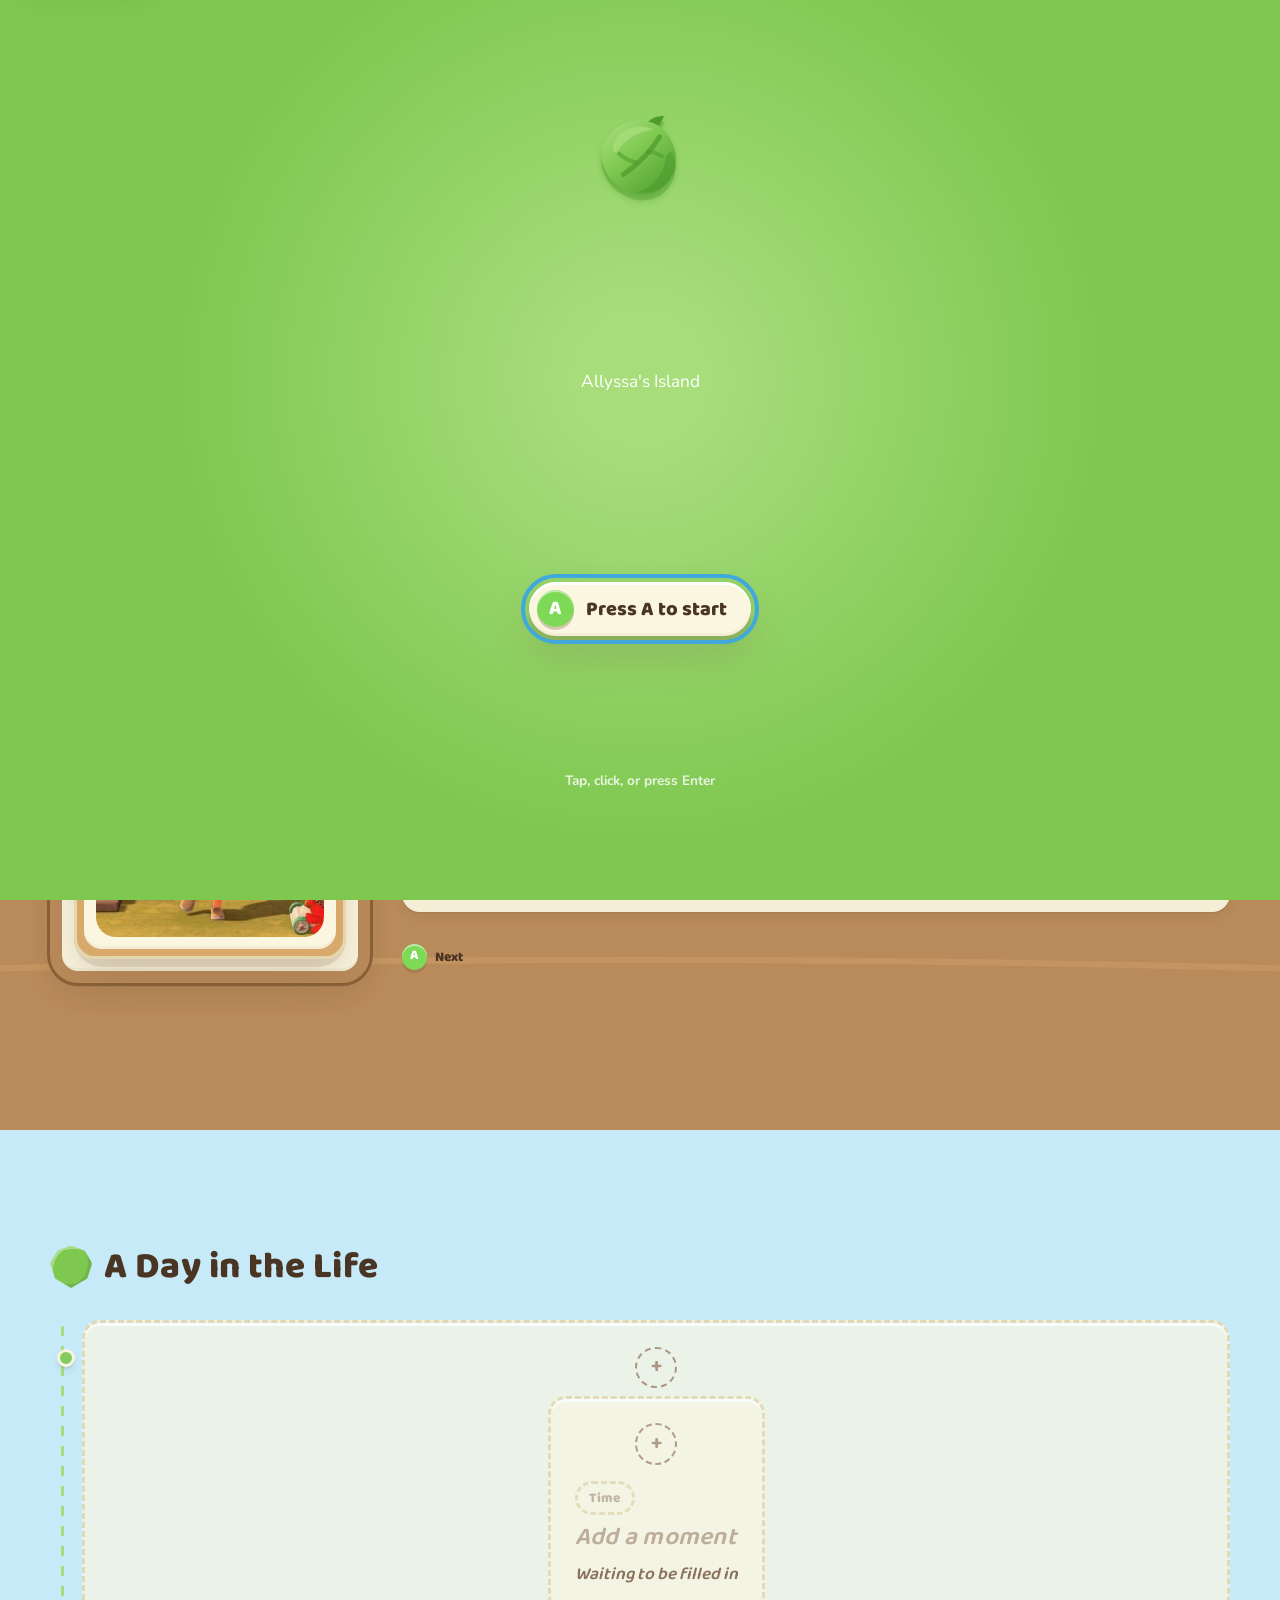
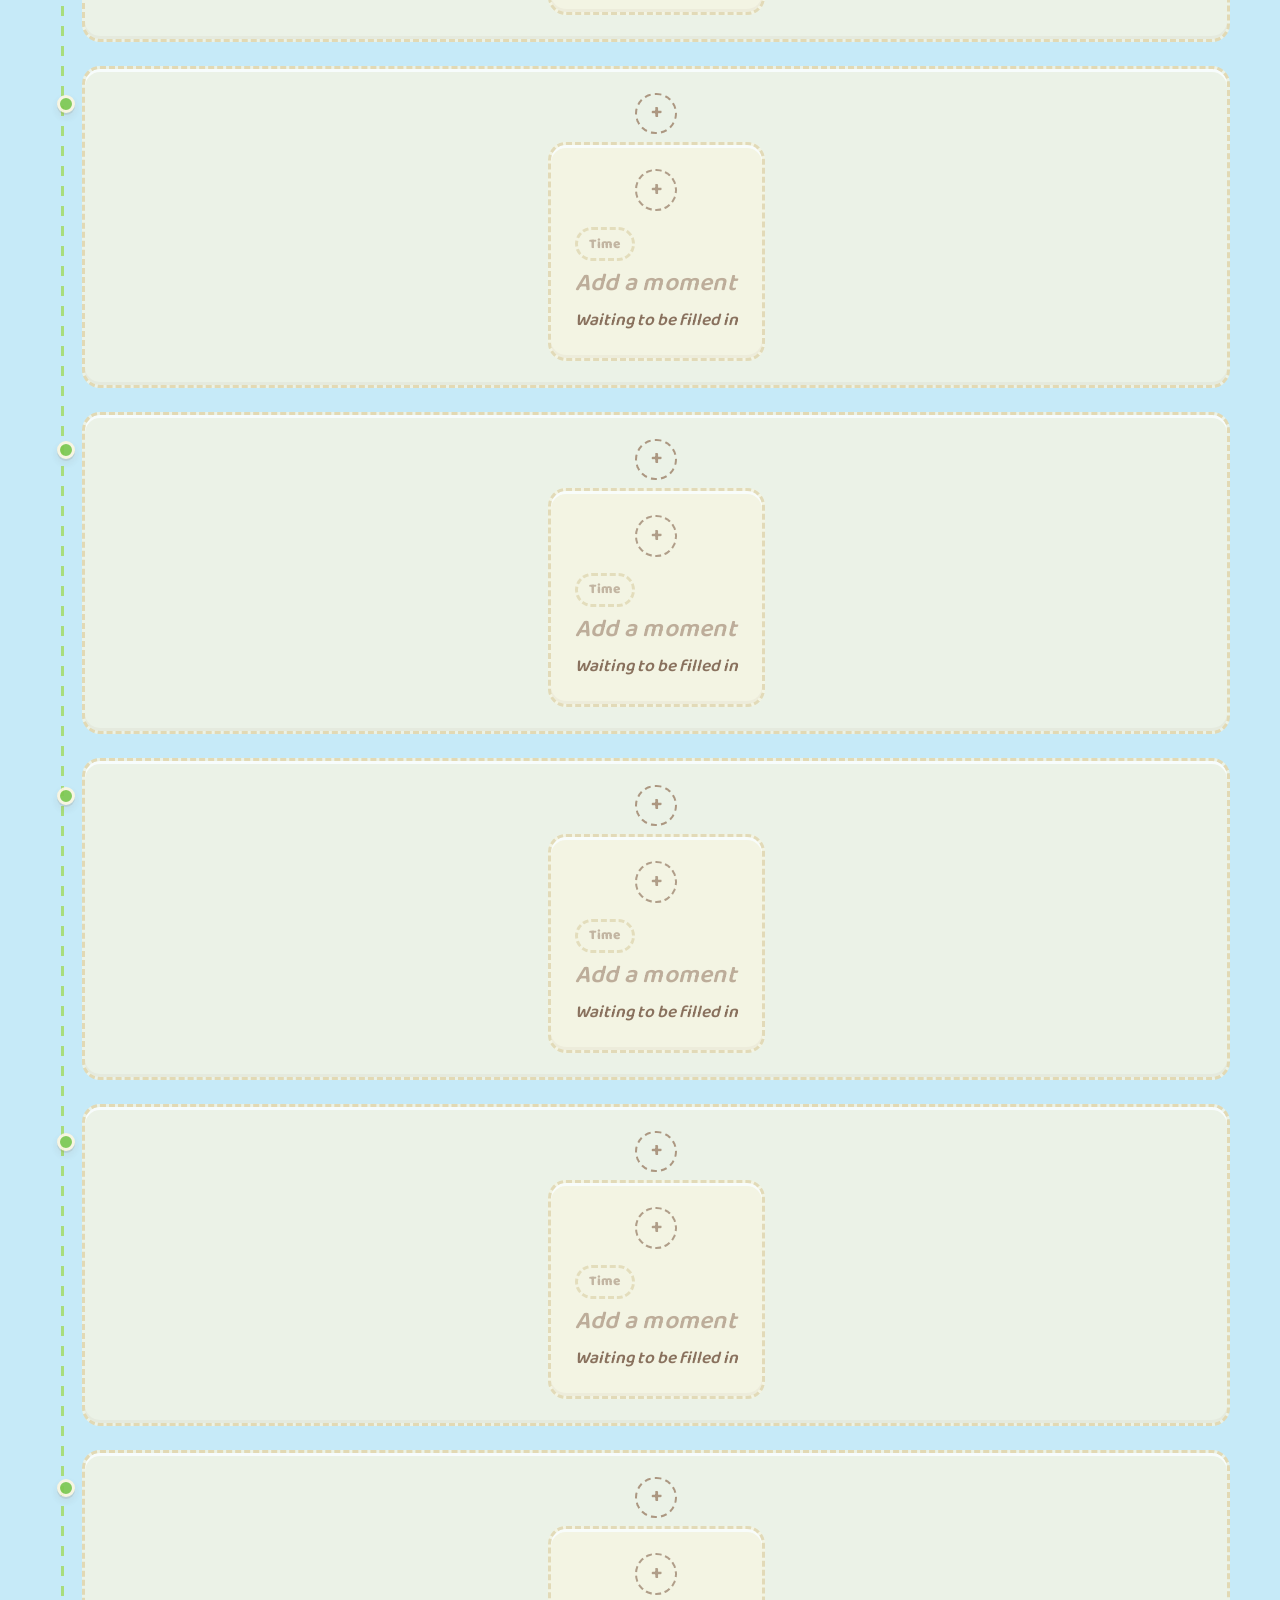
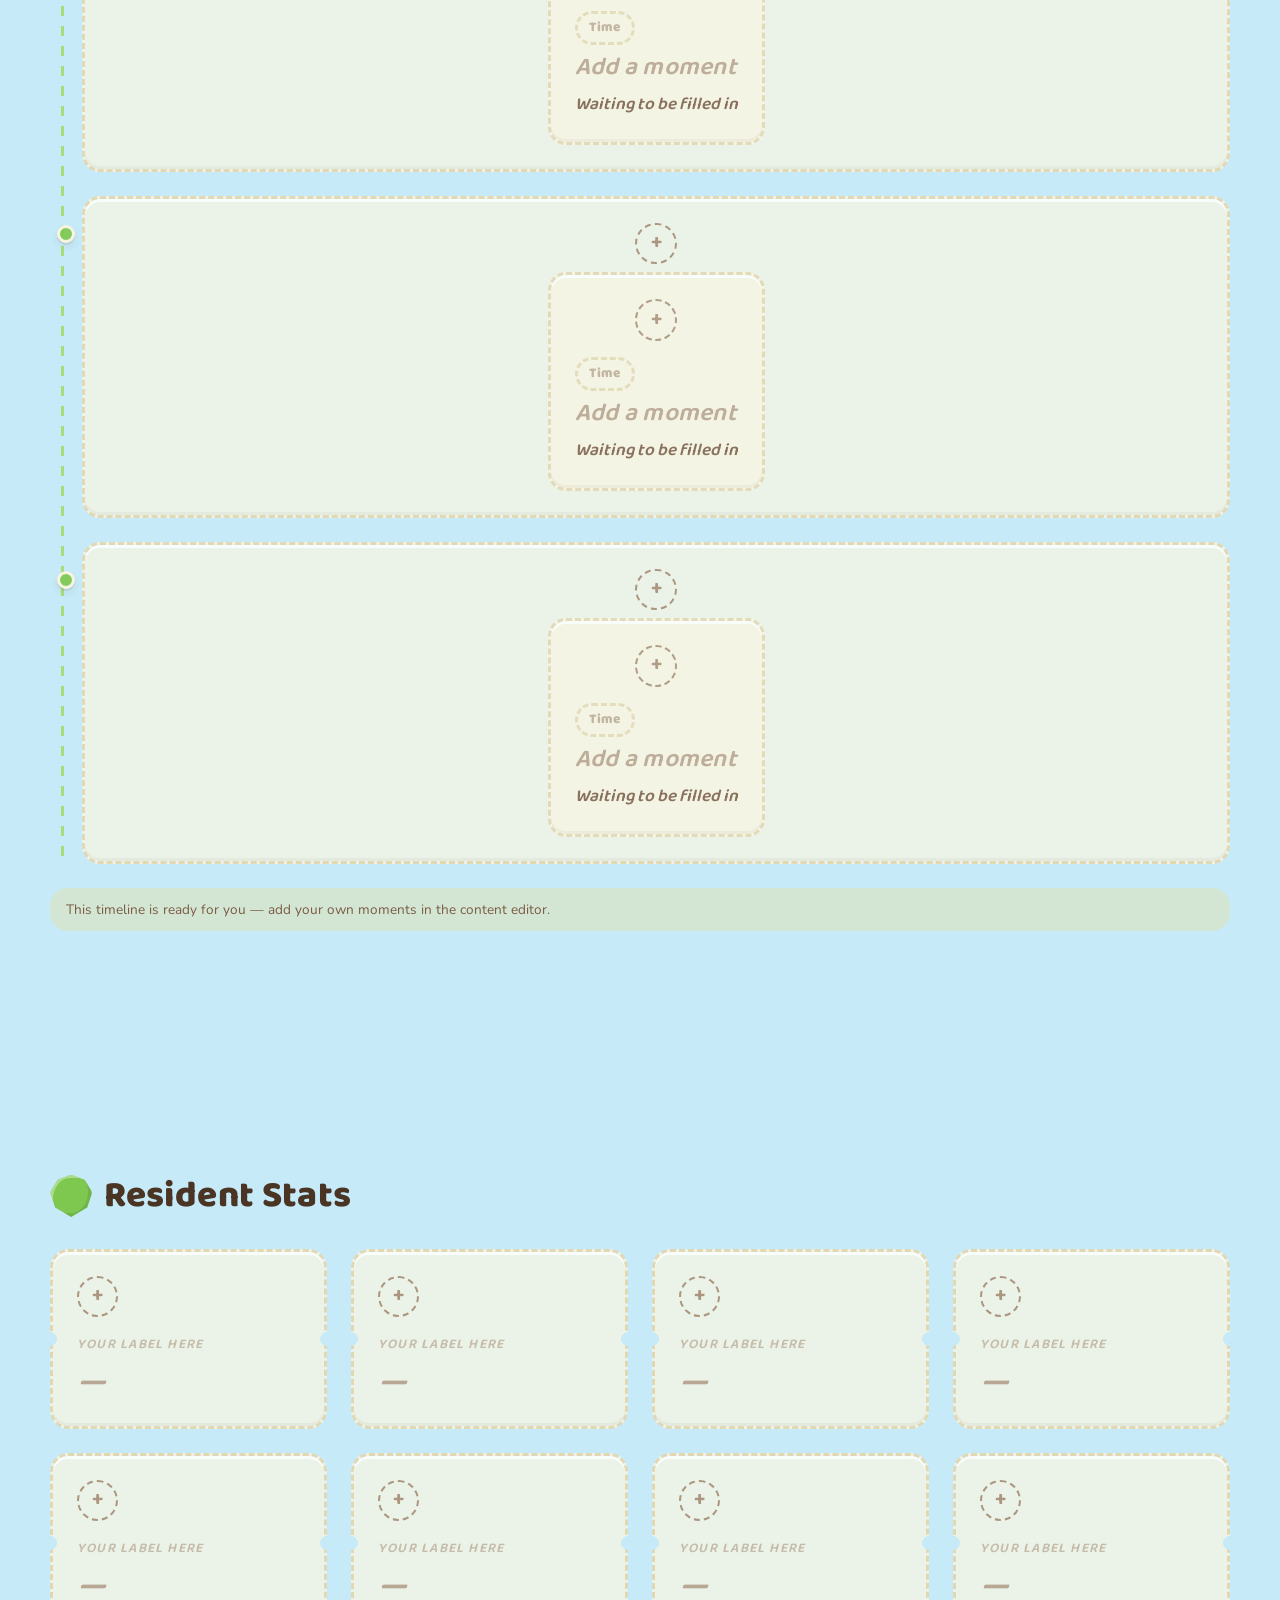
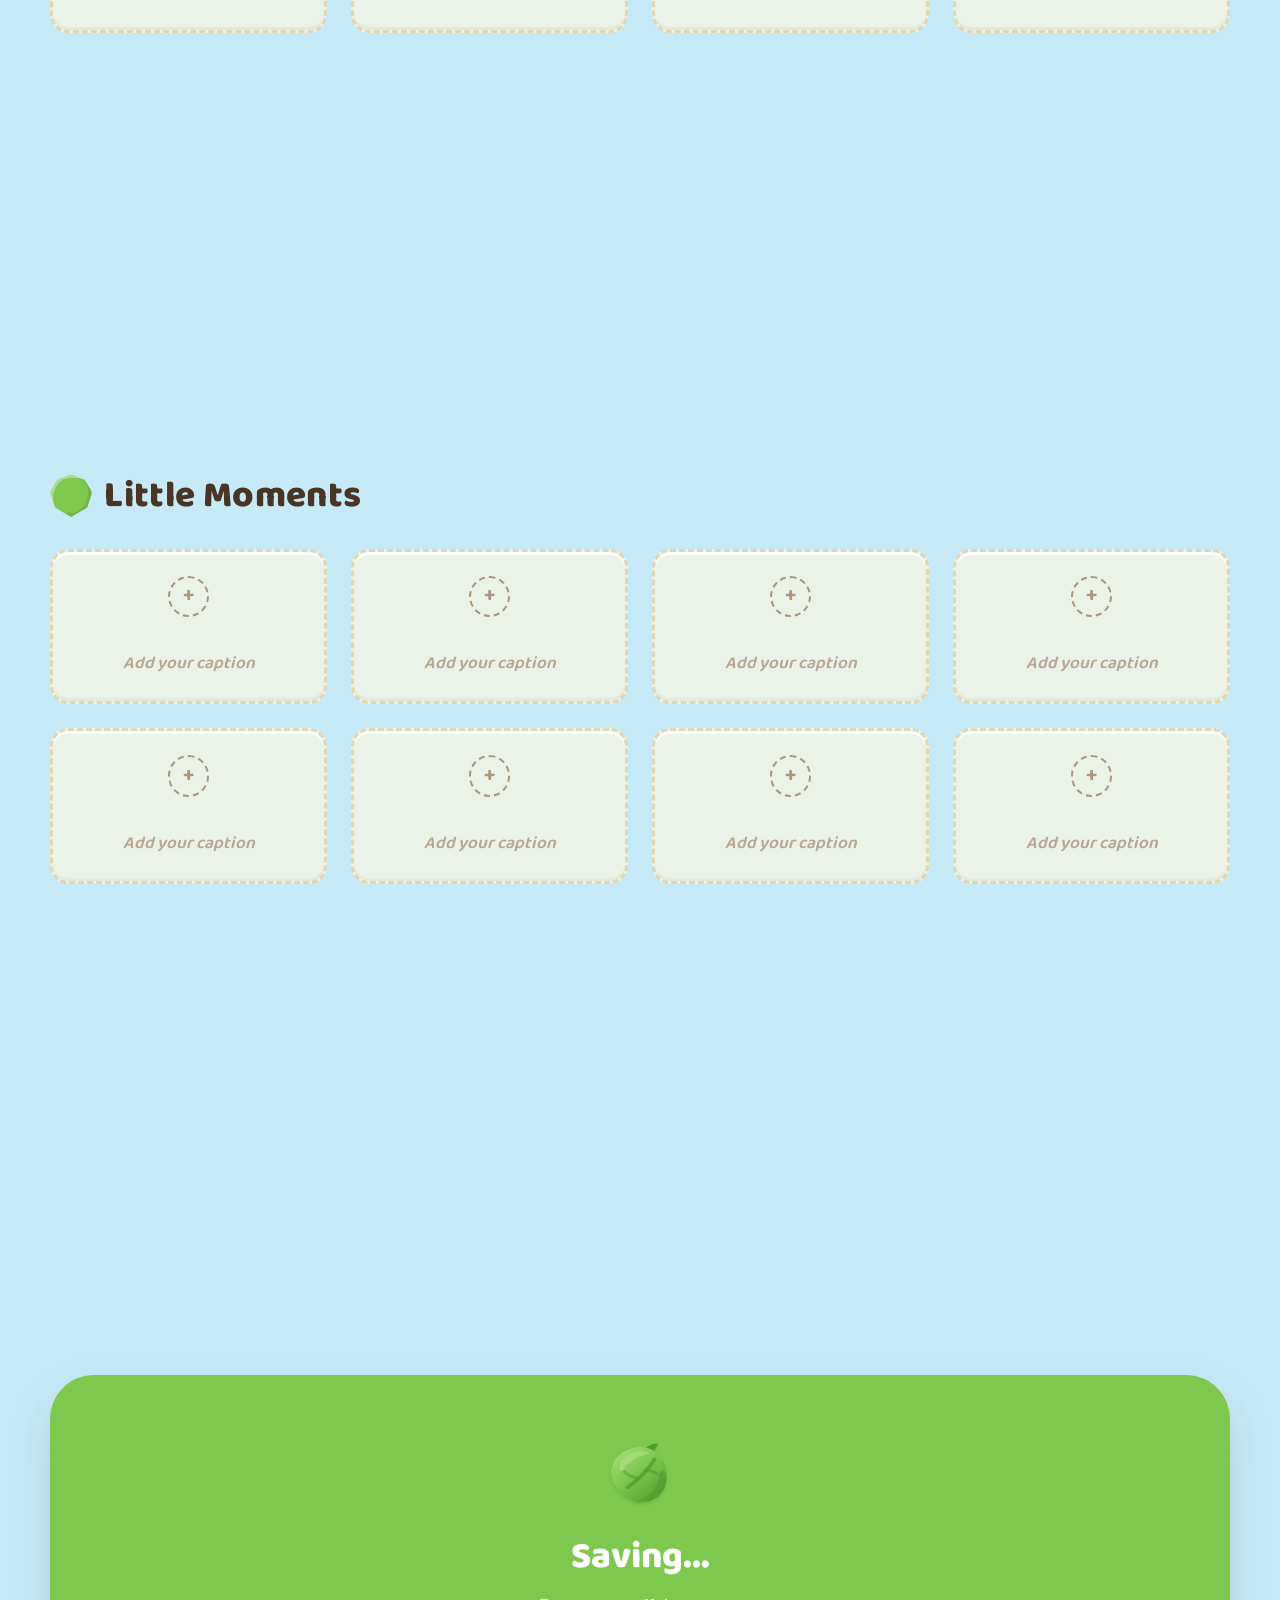
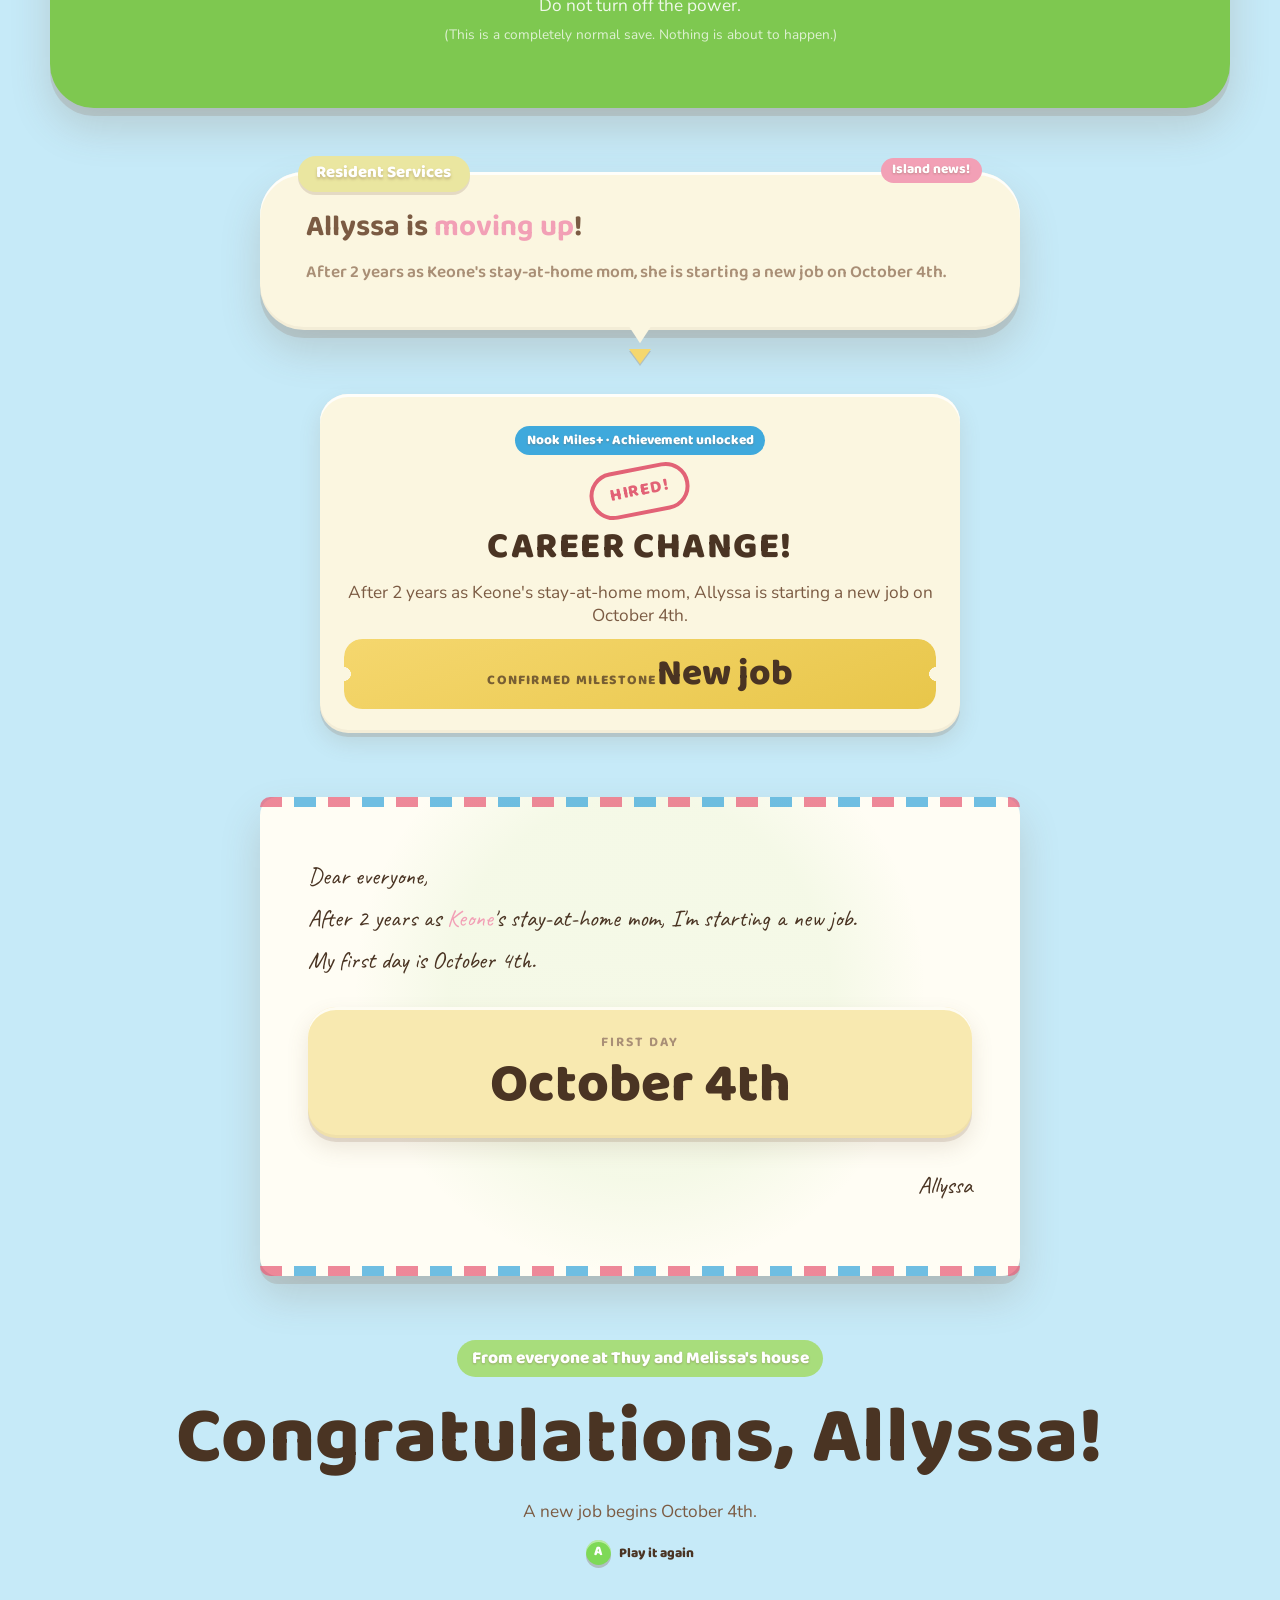
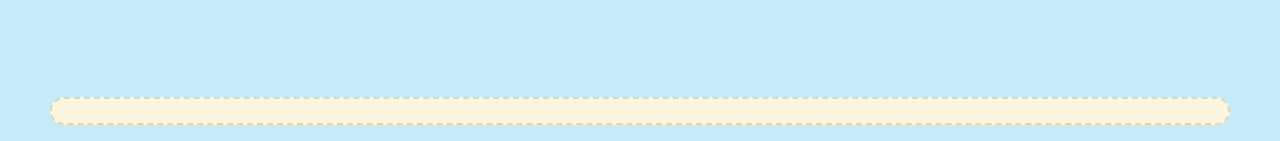
==== index.html @ 97c34a0e "Allyssa's Island: Animal Crossing-inspired site with CMS-editable content Five scenes: morning annou" ====
<!doctype html>
<html lang="en">
<head>
<meta charset="utf-8">
<meta name="viewport" content="width=device-width, initial-scale=1">
<title>Allyssa's Island</title>
<meta name="description" content="A little island tour of life as a stay-at-home mom — and some news at the end.">
<meta name="color-scheme" content="light">

<link rel="preconnect" href="https://fonts.googleapis.com">
<link rel="preconnect" href="https://fonts.gstatic.com" crossorigin>
<link rel="stylesheet" href="https://fonts.googleapis.com/css2?family=Baloo+2:wght@400;600;700;800&family=Nunito:wght@400;600;700;800&family=Caveat:wght@400;600&display=swap">

<link rel="icon" href="assets/leaf.svg" type="image/svg+xml">
<link rel="stylesheet" href="assets/tokens.css">
<link rel="stylesheet" href="assets/base.css">
<link rel="stylesheet" href="assets/site.css">
</head>
<body>

<a class="skip-link" href="#main" data-content="ui.skipLink" data-hide-empty>Skip to content</a>

<!-- ============ "Press A" start gate ============
     ACNH opens with a title screen, and browsers block audio until a
     user gesture — so this gate is both authentic and required. -->
<div class="start-gate" id="start-gate">
  <img class="start-gate__leaf ac-spin" src="assets/leaf.svg" alt="" aria-hidden="true" width="96" height="96">
  <p class="start-gate__title" data-content="site.title" data-hide-empty>Allyssa's Island</p>
  <p class="start-gate__tagline" data-content="site.tagline" data-hide-empty></p>
  <button class="start-gate__button" type="button">
    <span class="ac-key ac-key--a" aria-hidden="true">A</span>
    <span data-content="ui.startPrompt">Press A to start</span>
  </button>
  <p class="start-gate__hint" data-content="ui.startHint"></p>
</div>

<!-- ============ presentation controls ============ -->
<div class="site-controls" hidden>
  <p class="section-progress" aria-label="Scene"><span>01</span> / 05</p>
  <button class="sound-toggle" type="button" aria-pressed="false">
    <span class="ac-key ac-key--y" aria-hidden="true">Y</span>
    <span class="sound-toggle__label" data-content="ui.soundOff">Sound off</span>
  </button>
  <a class="edit-link" data-edit-link hidden></a>
</div>

<main id="main">

  <!-- ---------- 01 · opening ---------- -->
  <section class="scene scene--opening" id="opening" aria-labelledby="opening-title">
    <h2 class="ac-sr" id="opening-title">Morning announcement</h2>
  </section>

  <!-- ---------- 02 · daily life ---------- -->
  <section class="scene scene--daily" id="daily" aria-labelledby="daily-title">
    <h2 class="ac-sr" id="daily-title" data-content="dailyLife.title" data-hide-empty>A Day in the Life</h2>
  </section>

  <!-- ---------- 03 · stats ---------- -->
  <section class="scene scene--stats" id="stats" aria-labelledby="stats-title">
    <h2 class="ac-sr" id="stats-title" data-content="stats.title" data-hide-empty>Resident Stats</h2>
  </section>

  <!-- ---------- 04 · gallery ---------- -->
  <section class="scene scene--gallery" id="gallery" aria-labelledby="gallery-title">
    <h2 class="ac-sr" id="gallery-title" data-content="gallery.title" data-hide-empty>Little Moments</h2>
  </section>

  <!-- ---------- 05 · reveal ---------- -->
  <section class="scene scene--reveal" id="reveal" aria-labelledby="reveal-title">
    <h2 class="ac-sr" id="reveal-title">Some news</h2>
  </section>

  <p class="content-status" id="content-status" role="status" aria-live="polite"></p>
</main>

<script src="assets/content.js"></script>
<script src="assets/sections.js"></script>
<script src="assets/audio.js"></script>
<script src="assets/app.js"></script>
</body>
</html>
---- assets/tokens.css ----
/* ============================================================
   Allyssa Portfolio — Animal Crossing design tokens
   Single source of truth for color, type, space, motion.
   OWNER: orchestrator. Workers must NOT edit this file.
   ============================================================ */

:root {
  /* --- Core ACNH UI surfaces ------------------------------- */
  --ac-cream:        #FBF6E0;  /* dialogue box / cards        */
  --ac-cream-deep:   #F2E8C9;  /* card alt / inset            */
  --ac-cream-edge:   #E4D7AE;  /* hairline + inner shadow     */
  --ac-paper:        #FFFDF4;  /* letter paper                */

  /* --- Ink ------------------------------------------------- */
  --ac-ink:          #7B5B43;  /* primary warm brown text     */
  --ac-ink-strong:   #4A3423;  /* headings                    */
  --ac-ink-soft:     #A98F76;  /* secondary / captions        */
  --ac-white:        #FFFFFF;

  /* --- Signature accents ----------------------------------- */
  --ac-chip:         #EAE6A0;  /* nametag pill (yellow-green) */
  --ac-pink:         #F2A0B6;  /* highlighted words           */
  --ac-pink-deep:    #E0536B;  /* roses / alert               */
  --ac-leaf:         #7EC850;  /* the ACNH leaf green         */
  --ac-leaf-deep:    #4E9C2E;
  --ac-leaf-light:   #A8DD7C;

  /* --- Environment ----------------------------------------- */
  --ac-sky:          #8ED4F0;
  --ac-sky-light:    #C6EAF8;
  --ac-sky-deep:     #5FB4D8;
  --ac-grass:        #8FCB57;
  --ac-grass-deep:   #6BA83C;
  --ac-sand:         #F0DCA8;
  --ac-water:        #5CC4E0;

  /* --- Wood (Resident Services interior) ------------------- */
  --ac-wood-light:   #D9A96C;
  --ac-wood:         #B98A5A;
  --ac-wood-mid:     #9A6E42;
  --ac-wood-dark:    #8A6136;
  --ac-wood-deep:    #5E4022;
  --ac-floor:        #C99A63;
  --ac-floor-light:  #E0B57E;
  --ac-wall:         #F2E4C8;

  /* --- Nook UI --------------------------------------------- */
  --ac-nook-blue:    #3FA9DC;
  --ac-ticket:       #F5D76E;
  --ac-btn-a:        #7ED957;
  --ac-btn-b:        #E8617A;
  --ac-btn-x:        #5BC8E8;
  --ac-btn-y:        #F5D76E;
  --ac-gold:         #F0C24A;

  /* --- Type ------------------------------------------------ */
  /* ACNH uses "Fink Heavy"; Baloo 2 is the closest free match. */
  --ac-font-ui:   'Baloo 2', 'Fink Heavy', 'Nunito', system-ui, -apple-system, sans-serif;
  --ac-font-body: 'Nunito', system-ui, -apple-system, sans-serif;
  --ac-font-hand: 'Caveat', 'Bradley Hand', cursive;  /* letters / handwriting */

  --ac-fs-hero:  clamp(2.6rem, 6.2vw, 5.2rem);
  --ac-fs-h1:    clamp(2rem, 4.4vw, 3.4rem);
  --ac-fs-h2:    clamp(1.5rem, 3vw, 2.3rem);
  --ac-fs-h3:    clamp(1.15rem, 2vw, 1.55rem);
  --ac-fs-dialog: clamp(1.05rem, 2.35vw, 1.85rem);
  --ac-fs-body:  clamp(0.98rem, 1.35vw, 1.12rem);
  --ac-fs-small: 0.85rem;

  /* --- Space ----------------------------------------------- */
  --sp-1: 4px;  --sp-2: 8px;  --sp-3: 12px; --sp-4: 16px;
  --sp-5: 24px; --sp-6: 32px; --sp-7: 48px; --sp-8: 64px;
  --sp-9: 96px; --sp-10: 128px;

  /* --- Radius (ACNH is very round) ------------------------- */
  --r-sm: 10px; --r-md: 18px; --r-lg: 28px;
  --r-xl: 44px; --r-pill: 999px;

  /* --- Elevation ------------------------------------------- */
  /* ACNH shadows are soft, warm, and never pure black. */
  --sh-1: 0 2px 0 rgba(122,91,67,.14), 0 4px 10px rgba(122,91,67,.10);
  --sh-2: 0 4px 0 rgba(122,91,67,.16), 0 10px 22px rgba(122,91,67,.14);
  --sh-3: 0 8px 0 rgba(122,91,67,.16), 0 20px 40px rgba(122,91,67,.20);
  --sh-inset: inset 0 3px 0 rgba(255,255,255,.85), inset 0 -3px 0 rgba(122,91,67,.06);

  /* --- Motion (bouncy, playful, never linear) -------------- */
  --ease-bounce: cubic-bezier(.34, 1.56, .64, 1);
  --ease-soft:   cubic-bezier(.4, 0, .2, 1);
  --t-fast: .18s; --t-mid: .34s; --t-slow: .6s;

  /* --- Layout --------------------------------------------- */
  --page-max: 1180px;
  --z-scene: 1; --z-ui: 10; --z-overlay: 50; --z-modal: 100;
}

/* ACNH's ambient petal particles (see reference: floating flowers) */
@media (prefers-reduced-motion: reduce) {
  :root { --t-fast: .01ms; --t-mid: .01ms; --t-slow: .01ms; }
}
---- assets/base.css ----
/* ============================================================
   Allyssa Portfolio — ACNH component primitives
   Depends on tokens.css. OWNER: orchestrator (edit only via orchestrator).
   Section workers: use these classes, do NOT redefine them.
   ============================================================ */

*, *::before, *::after { box-sizing: border-box; }

html { -webkit-text-size-adjust: 100%; }

body {
  margin: 0;
  font-family: var(--ac-font-body);
  font-size: var(--ac-fs-body);
  color: var(--ac-ink);
  background: var(--ac-sky-light);
  overflow-x: hidden;
}

h1, h2, h3, h4, .ac-ui {
  font-family: var(--ac-font-ui);
  font-weight: 800;
  color: var(--ac-ink-strong);
  letter-spacing: .01em;
  margin: 0;
  line-height: 1.15;
}

img, svg { max-width: 100%; display: block; }

/* ---------- Layout helpers ---------- */
.ac-wrap { width: min(100% - 2 * var(--sp-5), var(--page-max)); margin-inline: auto; }
.ac-stack > * + * { margin-top: var(--sp-5); }
.ac-center { text-align: center; }

/* ============================================================
   1. THE DIALOGUE BOX  — the single most recognizable ACNH element
   ============================================================ */
.ac-box {
  position: relative;
  background: var(--ac-cream);
  border-radius: var(--r-xl);
  padding: clamp(20px, 3vw, 34px) clamp(24px, 4vw, 46px) clamp(26px, 4vw, 42px);
  box-shadow: var(--sh-3), var(--sh-inset);
  color: var(--ac-ink);
  font-family: var(--ac-font-ui);
  font-weight: 700;
  font-size: var(--ac-fs-dialog);
  line-height: 1.42;
  min-height: 3.2em;
}
/* downward tail */
.ac-box::after {
  content: '';
  position: absolute;
  left: 50%; bottom: -13px;
  width: 34px; height: 26px;
  transform: translateX(-50%);
  background: var(--ac-cream);
  clip-path: polygon(0 0, 100% 0, 50% 100%);
  filter: drop-shadow(0 4px 0 rgba(122,91,67,.10));
}

/* name chip that overlaps the top-left of the box */
.ac-namechip {
  position: absolute;
  top: -16px; left: clamp(18px, 3vw, 38px);
  background: var(--ac-chip);
  color: var(--ac-white);
  font-family: var(--ac-font-ui);
  font-weight: 800;
  font-size: clamp(.85rem, 1.5vw, 1.05rem);
  padding: .34em 1.1em .4em;
  border-radius: var(--r-pill);
  box-shadow: 0 3px 0 rgba(122,91,67,.18);
  text-shadow: 0 2px 3px rgba(122,91,67,.35);
  white-space: nowrap;
}

/* bouncing "continue" triangle */
.ac-next {
  position: absolute;
  left: 50%; bottom: -34px;
  width: 0; height: 0;
  transform: translateX(-50%);
  border-left: 11px solid transparent;
  border-right: 11px solid transparent;
  border-top: 15px solid var(--ac-ticket);
  filter: drop-shadow(0 2px 0 rgba(122,91,67,.25));
  animation: ac-bob .9s var(--ease-soft) infinite;
}
@keyframes ac-bob {
  0%, 100% { transform: translate(-50%, 0); }
  50%      { transform: translate(-50%, 7px); }
}

/* word-level emphasis inside dialogue, e.g. the pink player name */
.ac-hl   { color: var(--ac-pink); }
.ac-hl-g { color: var(--ac-leaf-deep); }

/* typewriter caret */
.ac-caret::after {
  content: '';
  display: inline-block;
  width: .5ch; height: 1.05em;
  margin-left: .08em;
  background: var(--ac-ink);
  vertical-align: -.16em;
  animation: ac-blink .7s steps(1) infinite;
}
@keyframes ac-blink { 0%, 49% { opacity: 1; } 50%, 100% { opacity: 0; } }

/* ============================================================
   2. BUTTON PROMPTS  (A / B / X / Y)
   ============================================================ */
.ac-btn {
  display: inline-flex; align-items: center; gap: .55em;
  font-family: var(--ac-font-ui); font-weight: 800;
  color: var(--ac-ink-strong); font-size: var(--ac-fs-small);
}
.ac-key {
  display: grid; place-items: center;
  width: 1.85em; height: 1.85em;
  border-radius: 50%;
  background: var(--ac-btn-a);
  color: var(--ac-white);
  font-family: var(--ac-font-ui); font-weight: 800;
  font-size: 1em; line-height: 1;
  box-shadow: 0 3px 0 rgba(122,91,67,.30), inset 0 2px 0 rgba(255,255,255,.45);
  padding-bottom: .12em;
}
.ac-key--a { background: var(--ac-btn-a); }
.ac-key--b { background: var(--ac-btn-b); }
.ac-key--x { background: var(--ac-btn-x); }
.ac-key--y { background: var(--ac-btn-y); color: var(--ac-ink-strong); }

/* ============================================================
   3. CARDS  (Nook-ish cream panels)
   ============================================================ */
.ac-card {
  position: relative;
  background: var(--ac-cream);
  border-radius: var(--r-lg);
  padding: var(--sp-5);
  box-shadow: var(--sh-2), var(--sh-inset);
}
.ac-card--tilt:nth-child(odd)  { transform: rotate(-.7deg); }
.ac-card--tilt:nth-child(even) { transform: rotate(.7deg); }

/* small pill label used on cards */
.ac-tag {
  display: inline-block;
  font-family: var(--ac-font-ui); font-weight: 800;
  font-size: var(--ac-fs-small);
  background: var(--ac-leaf-light);
  color: var(--ac-white);
  padding: .2em .85em .28em;
  border-radius: var(--r-pill);
  text-shadow: 0 1px 2px rgba(122,91,67,.4);
}
.ac-tag--pink  { background: var(--ac-pink); }
.ac-tag--blue  { background: var(--ac-nook-blue); }
.ac-tag--gold  { background: var(--ac-gold); }

/* ============================================================
   4. SECTION HEADING with the ACNH leaf bullet
   ============================================================ */
.ac-heading {
  display: flex; align-items: center; gap: var(--sp-3);
  font-size: var(--ac-fs-h2);
}
.ac-leaf {
  flex: none;
  width: 1.15em; height: 1.15em;
  background: var(--ac-leaf);
  /* classic ACNH leaf silhouette */
  clip-path: polygon(50% 0%, 82% 12%, 100% 42%, 88% 78%, 50% 100%, 12% 78%, 0% 42%, 18% 12%);
  border-radius: 40% 40% 40% 40% / 50% 50% 50% 50%;
  box-shadow: inset -4px -4px 0 rgba(0,0,0,.10), inset 3px 3px 0 rgba(255,255,255,.35);
}

/* ============================================================
   5. AMBIENT PETALS  (floating flowers from the reference art)
   ============================================================ */
.ac-petals { position: absolute; inset: 0; pointer-events: none; overflow: hidden; z-index: var(--z-ui); }
.ac-petal {
  position: absolute;
  width: 18px; height: 18px;
  background: var(--ac-pink);
  /* 5-petal flower */
  clip-path: polygon(50% 0%, 61% 28%, 88% 20%, 76% 46%, 100% 62%, 68% 68%, 62% 100%, 44% 74%, 16% 86%, 26% 56%, 0% 40%, 34% 36%);
  opacity: .85;
  animation: ac-float 7s ease-in-out infinite;
}
.ac-petal:nth-child(2n) { background: var(--ac-pink-deep); animation-duration: 9s; }
.ac-petal:nth-child(3n) { background: var(--ac-ticket);     animation-duration: 11s; }
@keyframes ac-float {
  0%, 100% { transform: translateY(0) rotate(0deg) scale(1);      opacity: .55; }
  50%      { transform: translateY(-26px) rotate(22deg) scale(1.15); opacity: .95; }
}

/* ============================================================
   6. ACHIEVEMENT STAMP  (Nook Miles cardboard ticket)
   ============================================================ */
.ac-ticket {
  position: relative;
  background: linear-gradient(160deg, var(--ac-ticket), #E8C64A);
  border-radius: var(--r-md);
  color: var(--ac-ink-strong);
  padding: var(--sp-4) var(--sp-5);
  box-shadow: var(--sh-2);
  /* perforated ticket edge */
  -webkit-mask-image: radial-gradient(circle 7px at 0 50%, transparent 98%, #000 100%),
                      radial-gradient(circle 7px at 100% 50%, transparent 98%, #000 100%);
  -webkit-mask-composite: source-in;
  mask-image: radial-gradient(circle 7px at 0 50%, transparent 98%, #000 100%),
              radial-gradient(circle 7px at 100% 50%, transparent 98%, #000 100%);
  mask-composite: intersect;
}
.ac-ticket__label {
  font-family: var(--ac-font-ui); font-weight: 800;
  font-size: var(--ac-fs-small); text-transform: uppercase;
  letter-spacing: .09em; opacity: .72;
}
.ac-ticket__value {
  font-family: var(--ac-font-ui); font-weight: 800;
  font-size: var(--ac-fs-h2); line-height: 1.05;
}

/* red-wax "achievement earned" stamp, rotates in */
.ac-stamp {
  display: inline-grid; place-items: center;
  font-family: var(--ac-font-ui); font-weight: 800;
  color: var(--ac-pink-deep);
  border: 4px solid var(--ac-pink-deep);
  border-radius: var(--r-pill);
  padding: .3em .95em .38em;
  transform: rotate(-11deg);
  opacity: .9;
  letter-spacing: .06em;
  text-transform: uppercase;
}

/* ============================================================
   7. UTILITIES
   ============================================================ */
.ac-sr {
  position: absolute; width: 1px; height: 1px;
  padding: 0; margin: -1px; overflow: hidden;
  clip: rect(0 0 0 0); white-space: nowrap; border: 0;
}
.ac-pop { animation: ac-pop .45s var(--ease-bounce) both; }
@keyframes ac-pop {
  from { transform: scale(.82) translateY(10px); opacity: 0; }
  to   { transform: scale(1) translateY(0);      opacity: 1; }
}
---- assets/site.css ----
/* ============================================================
   Allyssa Portfolio — production page shell and shared scenes
   Depends on tokens.css and base.css.

   This file owns page-level layout, the start gate, presentation
   controls, portrait framing, shared grids, and intentional empty
   states. Section-specific choreography may extend these hooks.
   ============================================================ */

:root {
  --site-gutter: clamp(var(--sp-4), 4vw, var(--sp-7));
  --site-section-block: clamp(var(--sp-8), 9vw, var(--sp-10));
  --site-content-max: var(--page-max);
  --site-dash: 3px dashed var(--ac-cream-edge);
  --site-soft-line: color-mix(in srgb, var(--ac-ink-soft) 24%, transparent);
  --site-soft-ink: color-mix(in srgb, var(--ac-ink-soft) 82%, transparent);
  --site-glass: color-mix(in srgb, var(--ac-cream) 90%, transparent);
}

html {
  scroll-behavior: smooth;
  scroll-padding-top: calc(var(--sp-6) + var(--sp-4));
}

body {
  min-width: 0;
  min-height: 100vh;
}

button,
a,
[tabindex]:not([tabindex="-1"]) {
  -webkit-tap-highlight-color: transparent;
}

button {
  font: inherit;
}

:focus-visible {
  outline: 4px solid var(--ac-nook-blue);
  outline-offset: 4px;
}

[hidden] {
  display: none !important;
}

/* ---------- Accessible shell ---------- */

.skip-link,
.site-skip {
  position: fixed;
  top: var(--sp-3);
  left: var(--sp-3);
  z-index: calc(var(--z-modal) + 1);
  padding: var(--sp-3) var(--sp-4);
  border-radius: var(--r-pill);
  background: var(--ac-paper);
  color: var(--ac-ink-strong);
  box-shadow: var(--sh-2);
  font-family: var(--ac-font-ui);
  font-weight: 800;
  transform: translateY(calc(-100% - var(--sp-5)));
  transition: transform var(--t-fast) var(--ease-bounce);
}

.skip-link:focus,
.site-skip:focus {
  transform: translateY(0);
}

.site-shell,
main {
  min-width: 0;
}

main > section,
.scene {
  position: relative;
  isolation: isolate;
  min-height: 100vh;
  padding-block: var(--site-section-block);
  scroll-margin-top: var(--sp-6);
  overflow-x: clip;
}

@supports (min-height: 100svh) {
  main > section,
  .scene {
    min-height: 100svh;
  }
}

.scene__inner,
.section-inner {
  position: relative;
  z-index: var(--z-ui);
  width: min(calc(100% - var(--site-gutter) - var(--site-gutter)), var(--site-content-max));
  margin-inline: auto;
}

.scene__header,
.section-header {
  display: grid;
  grid-template-columns: minmax(0, 1fr) auto;
  align-items: end;
  gap: var(--sp-5);
  margin-bottom: clamp(var(--sp-6), 5vw, var(--sp-8));
}

.scene__kicker,
.section-kicker {
  margin: 0 0 var(--sp-1);
  color: var(--ac-ink-soft);
  font-family: var(--ac-font-hand);
  font-size: clamp(1.35rem, 2.4vw, 1.75rem);
  line-height: 1;
}

.scene__subtitle,
.section-subtitle {
  max-width: 60ch;
  margin: var(--sp-2) 0 0;
  color: var(--ac-ink);
}

/* ---------- Press A start gate ---------- */

.start-gate,
.start-overlay,
#start-gate {
  position: fixed;
  inset: 0;
  z-index: var(--z-modal);
  display: grid;
  place-items: center;
  min-height: 100vh;
  min-height: 100svh;
  padding: var(--site-gutter);
  overflow-y: auto;
  background:
    radial-gradient(circle at 50% 42%, var(--ac-leaf-light) 0 8%, transparent 56%),
    var(--ac-leaf);
  color: var(--ac-white);
  text-align: center;
  transition: opacity var(--t-slow) var(--ease-soft), visibility var(--t-slow) var(--ease-soft);
}

.start-gate.is-leaving,
.start-gate.is-dismissed,
.start-overlay.is-leaving,
.start-overlay.is-dismissed,
#start-gate.is-leaving,
#start-gate.is-dismissed {
  visibility: hidden;
  opacity: 0;
  pointer-events: none;
}

.start-gate__inner,
.start-overlay__inner {
  width: min(100%, 680px);
}

.start-gate__mark,
.start-gate__leaf,
.start-overlay__mark {
  width: clamp(84px, 13vw, 132px);
  aspect-ratio: 1;
  margin: 0 auto var(--sp-5);
  filter: drop-shadow(0 6px 0 color-mix(in srgb, var(--ac-leaf-deep) 48%, transparent));
  animation: site-breathe 2.8s var(--ease-soft) infinite;
}

.start-gate__mark img,
.start-gate__leaf img,
.start-overlay__mark img {
  width: 100%;
  height: 100%;
  object-fit: contain;
}

.start-gate h1,
.start-overlay h1 {
  color: var(--ac-white);
  font-size: var(--ac-fs-hero);
  text-shadow: 0 5px 0 color-mix(in srgb, var(--ac-leaf-deep) 60%, transparent);
}

.start-gate__tagline,
.start-overlay__tagline {
  max-width: 42ch;
  margin: var(--sp-3) auto 0;
  color: var(--ac-white);
  font-weight: 700;
}

.start-gate__button,
.start-overlay__button {
  display: inline-flex;
  align-items: center;
  justify-content: center;
  gap: var(--sp-3);
  min-height: 54px;
  margin-top: var(--sp-7);
  padding: var(--sp-2) var(--sp-5) var(--sp-2) var(--sp-2);
  border: 0;
  border-radius: var(--r-pill);
  background: var(--ac-cream);
  color: var(--ac-ink-strong);
  box-shadow: var(--sh-3), var(--sh-inset);
  font-family: var(--ac-font-ui);
  font-size: clamp(1rem, 2vw, 1.25rem);
  font-weight: 800;
  cursor: pointer;
  animation: site-prompt 2s var(--ease-soft) infinite;
}

.start-gate__hint,
.start-overlay__hint {
  margin: var(--sp-3) 0 0;
  color: var(--ac-white);
  font-size: var(--ac-fs-small);
  font-weight: 700;
  opacity: .82;
}

@keyframes site-breathe {
  0%, 100% { transform: scale(1) rotate(-2deg); }
  50% { transform: scale(1.06) rotate(2deg); }
}

@keyframes site-prompt {
  0%, 100% { transform: translateY(0) scale(1); }
  50% { transform: translateY(-4px) scale(1.025); }
}

/* ---------- Persistent presentation controls ---------- */

.site-controls,
.presentation-nav {
  position: fixed;
  right: var(--sp-4);
  bottom: var(--sp-4);
  z-index: var(--z-overlay);
  display: flex;
  align-items: center;
  gap: var(--sp-2);
  max-width: calc(100vw - (2 * var(--sp-4)));
  padding: var(--sp-2);
  border-radius: var(--r-pill);
  background: var(--site-glass);
  box-shadow: var(--sh-2);
}

.site-controls button,
.presentation-nav button,
.sound-toggle {
  min-width: 44px;
  min-height: 44px;
  border: 0;
  border-radius: var(--r-pill);
  background: var(--ac-cream);
  color: var(--ac-ink-strong);
  box-shadow: var(--sh-1);
  font-family: var(--ac-font-ui);
  font-weight: 800;
  cursor: pointer;
  transition: transform var(--t-fast) var(--ease-bounce);
}

.site-controls button:hover,
.presentation-nav button:hover,
.sound-toggle:hover {
  transform: translateY(-2px);
}

.section-progress,
.scene-counter {
  color: var(--ac-ink-soft);
  font-family: var(--ac-font-ui);
  font-size: var(--ac-fs-small);
  font-weight: 800;
  letter-spacing: .08em;
  white-space: nowrap;
}

body.is-presenting,
html.is-presenting {
  scroll-snap-type: y proximity;
}

body.is-presenting main > section,
html.is-presenting main > section {
  scroll-snap-align: start;
  scroll-snap-stop: always;
}

/* ---------- Allyssa's user-supplied framed portrait ---------- */

.ac-portrait {
  position: relative;
  display: block;
  width: min(100%, 360px);
  padding: clamp(var(--sp-2), 2vw, var(--sp-3));
  border: clamp(7px, 1.4vw, 12px) solid var(--ac-wood);
  border-radius: var(--r-lg);
  background: var(--ac-cream);
  box-shadow:
    0 0 0 3px var(--ac-wood-dark),
    var(--sh-2),
    var(--sh-inset);
}

.ac-portrait::before {
  content: '';
  position: absolute;
  inset: clamp(var(--sp-2), 2vw, var(--sp-3));
  z-index: 1;
  border: 3px solid var(--ac-cream-edge);
  border-radius: calc(var(--r-lg) - var(--sp-2));
  pointer-events: none;
}

.ac-portrait img {
  width: 100%;
  height: auto;
  max-width: 336px;
  aspect-ratio: 1;
  margin-inline: auto;
  border-radius: calc(var(--r-lg) - var(--sp-2));
  object-fit: cover;
  image-rendering: auto;
}

/* ---------- Shared editable empty states ---------- */

.empty-state,
.ac-empty,
[data-empty="true"] {
  display: grid;
  place-items: center;
  min-height: 112px;
  padding: var(--sp-5);
  border: var(--site-dash);
  border-radius: var(--r-md);
  background: color-mix(in srgb, var(--ac-cream) 76%, transparent);
  color: var(--site-soft-ink);
  text-align: center;
  font-family: var(--ac-font-ui);
  font-weight: 700;
  box-shadow: var(--sh-inset);
}

.empty-state::before,
.ac-empty::before,
[data-empty="true"]::before {
  content: '+';
  display: grid;
  place-items: center;
  width: 2em;
  height: 2em;
  margin-bottom: var(--sp-2);
  border: 2px dashed var(--ac-ink-soft);
  border-radius: 50%;
  color: var(--ac-ink-soft);
  font-size: 1.2em;
  line-height: 1;
}

.empty-state--inline,
.ac-empty--inline {
  display: inline-flex;
  min-height: 0;
  gap: var(--sp-2);
  padding: var(--sp-2) var(--sp-3);
  border-radius: var(--r-pill);
}

.empty-state--inline::before,
.ac-empty--inline::before {
  display: none;
}

.empty-value,
.is-empty .stat-value {
  min-width: 5ch;
  border-bottom: 2px dashed var(--ac-ink-soft);
  color: var(--ac-ink-soft);
}

.empty-dialogue,
.dialogue-line:empty {
  display: block;
  min-height: 2.8em;
  padding: var(--sp-2) var(--sp-3);
  border: 2px dashed var(--ac-cream-edge);
  border-radius: var(--r-sm);
  color: var(--ac-ink-soft);
}

/* ---------- Daily-life timeline ---------- */

.timeline,
.daily-timeline {
  position: relative;
  display: grid;
  grid-template-columns: repeat(2, minmax(0, 1fr));
  gap: var(--sp-6);
  margin: 0;
  padding: 0;
  list-style: none;
}

.timeline::before,
.daily-timeline::before {
  content: '';
  position: absolute;
  top: var(--sp-5);
  bottom: var(--sp-5);
  left: 50%;
  border-left: 4px dotted var(--ac-leaf);
  transform: translateX(-50%);
}

.timeline > li,
.daily-timeline > li {
  position: relative;
  min-width: 0;
}

.timeline > li:nth-child(even),
.daily-timeline > li:nth-child(even) {
  margin-top: var(--sp-7);
}

.timeline__item,
.timeline-card,
.daily-card {
  height: 100%;
  min-height: 170px;
}

.timeline__time,
.daily-card__time {
  display: inline-block;
  margin-bottom: var(--sp-2);
  color: var(--ac-leaf-deep);
  font-family: var(--ac-font-ui);
  font-weight: 800;
}

.timeline__detail,
.daily-card__detail {
  white-space: pre-line;
}

/* ---------- Resident-stat ticket grid ---------- */

.ticket-grid,
.stats-grid,
.stats-tickets {
  display: grid;
  grid-template-columns: repeat(3, minmax(0, 1fr));
  gap: var(--sp-5);
  margin: 0;
  padding: 0;
  list-style: none;
}

.ticket-grid > *,
.stats-grid > *,
.stats-tickets > * {
  min-width: 0;
}

.ticket-grid .ac-ticket,
.stats-grid .ac-ticket,
.stats-tickets .ac-ticket {
  display: flex;
  min-height: 148px;
  flex-direction: column;
  justify-content: center;
}

.ticket-grid .ac-ticket__value,
.stats-grid .ac-ticket__value,
.stats-tickets .ac-ticket__value {
  overflow-wrap: anywhere;
}

/* ---------- Photo album grid ---------- */

.photo-grid,
.gallery-grid,
.gallery-photos {
  display: grid;
  grid-template-columns: repeat(3, minmax(0, 1fr));
  gap: var(--sp-6) var(--sp-5);
  margin: 0;
  padding: 0;
  list-style: none;
}

.photo-frame,
.gallery-photo {
  position: relative;
  min-width: 0;
  margin: 0;
  padding: var(--sp-3) var(--sp-3) var(--sp-4);
  border-radius: var(--r-sm);
  background: var(--ac-paper);
  box-shadow: var(--sh-2);
}

.photo-frame::before,
.gallery-photo::before {
  content: '';
  position: absolute;
  top: calc(-1 * var(--sp-3));
  left: 50%;
  width: 92px;
  height: var(--sp-5);
  background: color-mix(in srgb, var(--ac-chip) 82%, transparent);
  box-shadow: var(--sh-1);
  transform: translateX(-50%) rotate(-3deg);
}

.photo-frame__media,
.gallery-photo__media {
  display: grid;
  place-items: center;
  width: 100%;
  aspect-ratio: 4 / 3;
  overflow: hidden;
  border-radius: var(--r-sm);
  background: var(--ac-sky-light);
}

.photo-frame__media img,
.gallery-photo__media img {
  width: 100%;
  height: 100%;
  object-fit: cover;
}

.photo-frame.is-empty .photo-frame__media,
.gallery-photo.is-empty .gallery-photo__media,
.photo-placeholder {
  border: var(--site-dash);
  background:
    linear-gradient(180deg, var(--ac-sky-light) 0 62%, var(--ac-grass) 62% 100%);
  color: var(--ac-ink-soft);
  font-family: var(--ac-font-ui);
  font-weight: 800;
  text-align: center;
}

.photo-frame figcaption,
.gallery-photo figcaption {
  margin-top: var(--sp-3);
  color: var(--ac-ink);
  font-family: var(--ac-font-hand);
  font-size: clamp(1.25rem, 2vw, 1.55rem);
  line-height: 1.15;
  white-space: pre-line;
}

/* ---------- Reveal: letter, celebration, and confetti ---------- */

.reveal-beat {
  position: relative;
  display: grid;
  place-items: center;
  min-height: 100vh;
  min-height: 100svh;
  padding: var(--site-section-block) var(--site-gutter);
  overflow-x: clip;
}

.reveal-letter,
.letter {
  position: relative;
  width: min(100%, 920px);
  padding: clamp(var(--sp-6), 6vw, var(--sp-8));
  border-radius: var(--r-sm);
  background:
    repeating-linear-gradient(
      -45deg,
      var(--ac-pink-deep) 0 14px,
      var(--ac-paper) 14px 22px,
      var(--ac-nook-blue) 22px 36px,
      var(--ac-paper) 36px 44px
    ) top / 100% var(--sp-3) no-repeat,
    repeating-linear-gradient(
      -45deg,
      var(--ac-pink-deep) 0 14px,
      var(--ac-paper) 14px 22px,
      var(--ac-nook-blue) 22px 36px,
      var(--ac-paper) 36px 44px
    ) bottom / 100% var(--sp-3) no-repeat,
    var(--ac-paper);
  box-shadow: var(--sh-3);
  color: var(--ac-ink-strong);
  font-family: var(--ac-font-hand);
  font-size: clamp(1.45rem, 2.6vw, 2rem);
  line-height: 1.35;
  transform: rotate(-.6deg);
}

.reveal-letter p,
.letter p {
  margin: 0 0 .65em;
}

.reveal-letter__signature,
.letter__signature {
  padding-left: 1em;
  color: var(--ac-pink-deep);
  font-size: 1.2em;
  font-weight: 700;
}

.reveal-letter__ps,
.letter__ps {
  padding-top: var(--sp-3);
  border-top: 2px dashed var(--ac-cream-edge);
  color: var(--ac-ink);
  font-size: .85em;
}

.confetti,
.reveal-confetti {
  position: absolute;
  inset: 0;
  z-index: var(--z-scene);
  overflow: hidden;
  pointer-events: none;
}

.confetti-piece,
.reveal-confetti > span {
  position: absolute;
  top: -32px;
  left: var(--x, 50%);
  width: 10px;
  height: 18px;
  border-radius: var(--sp-1);
  background: var(--ac-pink);
  animation: site-confetti var(--duration, 7s) var(--ease-soft) var(--delay, 0s) infinite;
}

.confetti-piece:nth-child(5n+2),
.reveal-confetti > span:nth-child(5n+2) { background: var(--ac-ticket); }
.confetti-piece:nth-child(5n+3),
.reveal-confetti > span:nth-child(5n+3) { background: var(--ac-leaf); }
.confetti-piece:nth-child(5n+4),
.reveal-confetti > span:nth-child(5n+4) { background: var(--ac-nook-blue); }
.confetti-piece:nth-child(5n),
.reveal-confetti > span:nth-child(5n) { background: var(--ac-pink-deep); }

@keyframes site-confetti {
  0% { transform: translate3d(0, -5vh, 0) rotate(0deg); }
  50% { transform: translate3d(var(--sway, 24px), 52vh, 0) rotate(360deg); }
  100% { transform: translate3d(0, 110vh, 0) rotate(720deg); }
}

/* ---------- Scroll entrance state ---------- */

.reveal-on-scroll {
  opacity: 1;
  transform: none;
}

.js .reveal-on-scroll:not(.is-in) {
  opacity: 0;
  transform: translateY(var(--sp-4)) scale(.98);
}

.js .reveal-on-scroll.is-in {
  animation: site-reveal var(--t-slow) var(--ease-bounce) both;
}

@keyframes site-reveal {
  from { opacity: 0; transform: translateY(var(--sp-4)) scale(.98); }
  to { opacity: 1; transform: translateY(0) scale(1); }
}

/* ---------- Footer ---------- */

.site-footer {
  padding: var(--sp-7) var(--site-gutter);
  background: var(--ac-wood-deep);
  color: var(--ac-cream);
  text-align: center;
}

.site-footer a {
  color: var(--ac-cream);
  font-family: var(--ac-font-ui);
  font-weight: 800;
}

.content-status {
  width: min(calc(100% - var(--site-gutter) - var(--site-gutter)), var(--site-content-max));
  margin: var(--sp-4) auto;
  padding: var(--sp-3) var(--sp-4);
  border: 2px dashed var(--ac-cream-edge);
  border-radius: var(--r-md);
  background: var(--ac-cream);
  color: var(--ac-ink-soft);
  text-align: center;
}

/* ---------- Responsive layout ---------- */

@media (max-width: 1024px) {
  .ticket-grid,
  .stats-grid,
  .stats-tickets,
  .photo-grid,
  .gallery-grid,
  .gallery-photos {
    grid-template-columns: repeat(2, minmax(0, 1fr));
  }
}

@media (max-width: 768px) {
  :root {
    --site-section-block: var(--sp-8);
  }

  .scene__header,
  .section-header {
    grid-template-columns: minmax(0, 1fr);
    align-items: start;
  }

  .timeline,
  .daily-timeline {
    grid-template-columns: minmax(0, 1fr);
    gap: var(--sp-5);
    padding-left: var(--sp-5);
  }

  .timeline::before,
  .daily-timeline::before {
    left: var(--sp-2);
    transform: none;
  }

  .timeline > li:nth-child(even),
  .daily-timeline > li:nth-child(even) {
    margin-top: 0;
  }

  .site-controls,
  .presentation-nav {
    right: 50%;
    transform: translateX(50%);
  }
}

@media (max-width: 560px) {
  :root {
    --site-gutter: var(--sp-4);
    --site-section-block: var(--sp-7);
  }

  .start-gate,
  .start-overlay,
  #start-gate {
    padding: var(--sp-5) var(--sp-4);
  }

  .start-gate__button,
  .start-overlay__button {
    width: min(100%, 300px);
  }

  .ticket-grid,
  .stats-grid,
  .stats-tickets,
  .photo-grid,
  .gallery-grid,
  .gallery-photos {
    grid-template-columns: minmax(0, 1fr);
  }

  .ac-portrait {
    width: min(100%, 336px);
    margin-inline: auto;
  }

  .reveal-letter,
  .letter {
    padding: var(--sp-7) var(--sp-4);
    transform: none;
  }

  .site-controls,
  .presentation-nav {
    bottom: var(--sp-2);
    max-width: calc(100vw - (2 * var(--sp-2)));
  }
}

@media (max-width: 390px) {
  .scene__inner,
  .section-inner {
    width: calc(100% - (2 * var(--sp-4)));
  }

  .site-controls,
  .presentation-nav {
    gap: var(--sp-1);
    padding: var(--sp-1);
  }

  .section-progress,
  .scene-counter {
    max-width: 8ch;
    overflow: hidden;
    text-overflow: ellipsis;
  }

  .timeline,
  .daily-timeline {
    padding-left: var(--sp-4);
  }

  .ticket-grid .ac-ticket,
  .stats-grid .ac-ticket,
  .stats-tickets .ac-ticket {
    padding-inline: var(--sp-4);
  }
}

/* ---------- Reduced motion: preserve final, readable states ---------- */

@media (prefers-reduced-motion: reduce) {
  html {
    scroll-behavior: auto;
  }

  *,
  *::before,
  *::after {
    animation-duration: .01ms !important;
    animation-iteration-count: 1 !important;
    scroll-behavior: auto !important;
    transition-duration: .01ms !important;
  }

  .start-gate__mark,
  .start-gate__leaf,
  .start-overlay__mark,
  .start-gate__button,
  .start-overlay__button,
  .site-controls button:hover,
  .presentation-nav button:hover,
  .sound-toggle:hover,
  .js .reveal-on-scroll,
  .reveal-letter,
  .letter {
    opacity: 1 !important;
    transform: none !important;
  }

  .confetti,
  .reveal-confetti {
    display: none !important;
  }
}

/* ============================================================
   INTEGRATION LAYER
   Maps the classes emitted by assets/sections.js onto the scene
   system above. Added after the renderers were written, because
   the section module and this stylesheet were produced by
   different workers against different naming schemes.
   ============================================================ */

/* ---------- shared scene furniture ---------- */
.scene { position: relative; }
.ac-scene__head { margin-bottom: var(--sp-6); }
.ac-scene__sub {
  margin: var(--sp-2) 0 0;
  color: var(--ac-ink-soft);
  font-size: var(--ac-fs-body);
  max-width: 62ch;
}
.ac-scene__note {
  margin-top: var(--sp-5);
  padding: var(--sp-3) var(--sp-4);
  border-radius: var(--r-md);
  background: color-mix(in srgb, var(--ac-ticket) 26%, transparent);
  color: var(--ac-ink);
  font-size: var(--ac-fs-small);
}
.ac-heading__text { display: inline; }

/* Dashed tag + inline empty placeholders read as "editable", not broken. */
.ac-tag--dashed {
  background: transparent;
  color: var(--site-soft-ink);
  border: var(--site-dash);
  text-shadow: none;
}
.ac-empty-inline {
  color: var(--site-soft-ink);
  font-style: italic;
  font-weight: 600;
}
.ac-empty { opacity: .92; }
.ac-empty .ac-tag--dashed { opacity: .9; }

.ac-gallery__leaf,
.ac-gallery__soon { }

/* ---------- 01 opening ---------- */
.opening__bg {
  position: absolute;
  inset: 0;
  background: url("office-bg.svg") center/cover no-repeat;
  background-image: url("office-bg.svg");
  background-size: cover;
  background-position: center bottom;
  z-index: 0;
}
.opening__wrap {
  position: relative;
  z-index: var(--z-ui);
  display: grid;
  align-content: end;
  min-height: 100svh;
  padding-block: var(--sp-7) var(--sp-6);
}
.opening__inner {
  display: grid;
  grid-template-columns: minmax(0, 320px) minmax(0, 1fr);
  gap: var(--sp-6);
  align-items: end;
}
.ac-portrait { margin: 0; }
.ac-portrait__frame {
  background: var(--ac-cream);
  border: 10px solid var(--ac-wood-light);
  border-radius: var(--r-lg);
  padding: var(--sp-3);
  box-shadow: var(--sh-3), var(--sh-inset);
}
.ac-portrait__img {
  width: 100%;
  height: auto;
  aspect-ratio: 1 / 1;
  border-radius: var(--r-md);
  display: block;
}
.ac-portrait__cap {
  margin-top: var(--sp-2);
  color: var(--ac-ink-soft);
  font-size: var(--ac-fs-small);
  text-align: center;
}
.opening__box { min-width: 0; }
.ac-box__text { margin: 0; }
.ac-box--dialog { padding-bottom: clamp(30px, 4.5vw, 46px); }
.opening__dialogue { margin-top: var(--sp-5); }
.opening__dline {
  margin: 0 0 var(--sp-2);
  padding: var(--sp-3) var(--sp-4);
  border-radius: var(--r-md);
  background: color-mix(in srgb, var(--ac-cream) 92%, transparent);
  box-shadow: var(--sh-1);
  font-family: var(--ac-font-ui);
  font-weight: 600;
  color: var(--ac-ink);
}
.opening__prompt { margin-top: var(--sp-5); }

/* ---------- 02 daily life ---------- */
.ac-timeline {
  list-style: none;
  margin: 0;
  padding: 0 0 0 var(--sp-6);
  position: relative;
}
.ac-timeline::before {
  content: '';
  position: absolute;
  left: 11px; top: 6px; bottom: 6px;
  width: 3px;
  border-radius: 3px;
  background: repeating-linear-gradient(
    to bottom, var(--ac-leaf-light) 0 10px, transparent 10px 20px);
}
.ac-timeline__item { position: relative; margin-bottom: var(--sp-5); }
.ac-timeline__dot {
  position: absolute;
  left: calc(-1 * var(--sp-6) + 4px);
  top: 26px;
  width: 18px; height: 18px;
  border-radius: 50%;
  background: var(--ac-leaf);
  border: 3px solid var(--ac-cream);
  box-shadow: var(--sh-1);
}
.ac-timeline__card { display: flex; flex-direction: column; gap: var(--sp-2); }
.ac-timeline__time { align-self: flex-start; }
.ac-timeline__title { margin: 0; font-size: var(--ac-fs-h3); }
.ac-timeline__detail { margin: 0; color: var(--ac-ink); }

/* ---------- 03 stats ---------- */
.ac-stats {
  display: grid;
  grid-template-columns: repeat(auto-fit, minmax(min(230px, 100%), 1fr));
  gap: var(--sp-5);
}
.ac-stats__ticket {
  display: flex;
  flex-direction: column;
  gap: var(--sp-2);
  align-items: flex-start;
}

/* ---------- 04 gallery ---------- */
.ac-gallery {
  display: grid;
  grid-template-columns: repeat(auto-fit, minmax(min(260px, 100%), 1fr));
  gap: var(--sp-5);
}
.ac-gallery__item { display: flex; flex-direction: column; gap: var(--sp-3); margin: 0; }
.ac-gallery__shot {
  position: relative;
  aspect-ratio: 4 / 3;
  border-radius: var(--r-md);
  overflow: hidden;
  background: linear-gradient(180deg, var(--ac-sky-light), var(--ac-grass));
}
.ac-gallery__img { width: 100%; height: 100%; object-fit: cover; display: block; }
.ac-gallery__slot {
  position: absolute; inset: 0;
  display: grid; place-items: center;
}
.ac-gallery__leaf {
  width: 44px; height: 44px;
  background: var(--ac-leaf);
  opacity: .5;
  clip-path: polygon(50% 0%, 82% 12%, 100% 42%, 88% 78%, 50% 100%, 12% 78%, 0% 42%, 18% 12%);
}
.ac-gallery__soon {
  position: absolute;
  left: 50%; bottom: var(--sp-3);
  transform: translateX(-50%);
  font-family: var(--ac-font-ui);
  font-weight: 700;
  font-size: var(--ac-fs-small);
  color: var(--ac-ink-strong);
  background: var(--site-glass);
  padding: .18em .8em .24em;
  border-radius: var(--r-pill);
  white-space: nowrap;
}
.ac-gallery__cap { font-family: var(--ac-font-ui); font-weight: 600; color: var(--ac-ink); }
.ac-gallery__tag { align-self: flex-start; }

/* ---------- 05 reveal ---------- */
.reveal { display: grid; gap: var(--sp-8); }
.reveal__stage {
  opacity: 0;
  transform: translateY(18px);
  transition: opacity var(--t-slow) var(--ease-soft), transform var(--t-slow) var(--ease-soft);
}
.reveal__stage.is-in { opacity: 1; transform: none; }
.reveal__stage.is-armed { opacity: 1; transform: none; }

.reveal__saving {
  text-align: center;
  padding: var(--sp-8) var(--sp-5);
  border-radius: var(--r-xl);
  background: var(--ac-leaf);
  color: var(--ac-white);
  box-shadow: var(--sh-3);
}
.reveal__leaf { margin: 0 auto var(--sp-4); }
.reveal__saving-title {
  margin: 0;
  font-family: var(--ac-font-ui);
  font-weight: 800;
  font-size: var(--ac-fs-h2);
  color: var(--ac-white);
}
.reveal__saving-note, .reveal__saving-aside {
  margin: var(--sp-2) 0 0;
  color: color-mix(in srgb, var(--ac-white) 88%, transparent);
}
.reveal__saving-aside { font-size: var(--ac-fs-small); opacity: .85; }

.reveal__announce { display: grid; justify-items: center; }
.reveal__announce .ac-box { width: min(100%, 760px); }
.reveal__badge { position: absolute; top: -14px; right: clamp(18px, 3vw, 38px); }
.reveal__line { margin: 0; }
.reveal__detail {
  margin: var(--sp-3) 0 0;
  font-size: var(--ac-fs-body);
  font-weight: 600;
  color: var(--ac-ink-soft);
}

.reveal__achv { display: grid; place-items: center; }
.reveal__achv-card {
  position: relative;
  width: min(100%, 640px);
  text-align: center;
  display: grid;
  gap: var(--sp-3);
  justify-items: center;
  padding-top: var(--sp-6);
}
.reveal__stamp { margin: 0; }
.reveal__achv-title { font-size: var(--ac-fs-h2); margin: 0; text-transform: uppercase; letter-spacing: .04em; }
.reveal__achv-detail { margin: 0; color: var(--ac-ink); }
.reveal__ticket { width: 100%; }

.reveal__paper {
  position: relative;
  width: min(100%, 760px);
  margin: 0 auto;
  background: var(--ac-paper);
  border-radius: var(--r-md);
  padding: var(--sp-8) var(--sp-7);
  box-shadow: var(--sh-3);
  background-image: radial-gradient(circle at 50% 40%,
    color-mix(in srgb, var(--ac-leaf) 8%, transparent) 0 40%, transparent 60%);
}
.reveal__air {
  position: absolute;
  left: 0; right: 0;
  height: 10px;
  background: repeating-linear-gradient(90deg,
    var(--ac-btn-b) 0 22px, transparent 22px 34px, var(--ac-nook-blue) 34px 56px, transparent 56px 68px);
  opacity: .75;
}
.reveal__air--top { top: 0; border-radius: var(--r-md) var(--r-md) 0 0; }
.reveal__air--bottom { bottom: 0; border-radius: 0 0 var(--r-md) var(--r-md); }
.reveal__letter-body { font-family: var(--ac-font-hand); font-size: clamp(1.15rem, 2vw, 1.5rem); color: var(--ac-ink-strong); }
.reveal__greeting, .reveal__para, .reveal__ps, .reveal__sig { margin: 0 0 var(--sp-3); }
.reveal__ps { margin-top: var(--sp-5); font-size: .92em; opacity: .9; }
.reveal__sig { margin-top: var(--sp-5); text-align: right; }

.reveal__date {
  display: grid;
  justify-items: center;
  gap: var(--sp-1);
  margin: var(--sp-6) 0;
  padding: var(--sp-5);
  border-radius: var(--r-lg);
  background: color-mix(in srgb, var(--ac-ticket) 42%, var(--ac-cream));
  box-shadow: var(--sh-2), var(--sh-inset);
}
.reveal__date-label {
  font-family: var(--ac-font-ui);
  font-weight: 700;
  font-size: var(--ac-fs-small);
  text-transform: uppercase;
  letter-spacing: .14em;
  color: var(--ac-ink-soft);
}
.reveal__date-value {
  font-family: var(--ac-font-ui);
  font-weight: 800;
  font-size: clamp(2rem, 5vw, 3.4rem);
  line-height: 1.05;
  color: var(--ac-ink-strong);
}

.reveal__finale { position: relative; text-align: center; display: grid; justify-items: center; gap: var(--sp-4); }
.reveal__finale-tag { font-size: var(--ac-fs-body); }
.reveal__finale-line {
  margin: 0;
  font-size: var(--ac-fs-hero);
  color: var(--ac-ink-strong);
}
.reveal__finale-detail { margin: 0; color: var(--ac-ink); }
.reveal__confetti { position: absolute; inset: 0; overflow: hidden; pointer-events: none; }
.reveal__replay { cursor: pointer; border: 0; background: transparent; }

/* ---------- motion safety ---------- */
@media (prefers-reduced-motion: reduce) {
  .reveal__stage { opacity: 1; transform: none; transition: none; }
  .ac-spin { animation: none !important; }
}

/* ---------- responsive ---------- */
@media (max-width: 900px) {
  .opening__inner { grid-template-columns: minmax(0, 1fr); }
  .ac-portrait { max-width: 320px; margin-inline: auto; }
}
@media (max-width: 700px) {
  .reveal__paper { padding: var(--sp-6) var(--sp-5); }
  .ac-timeline { padding-left: var(--sp-5); }
  .ac-timeline__dot { left: calc(-1 * var(--sp-5) + 3px); }
}
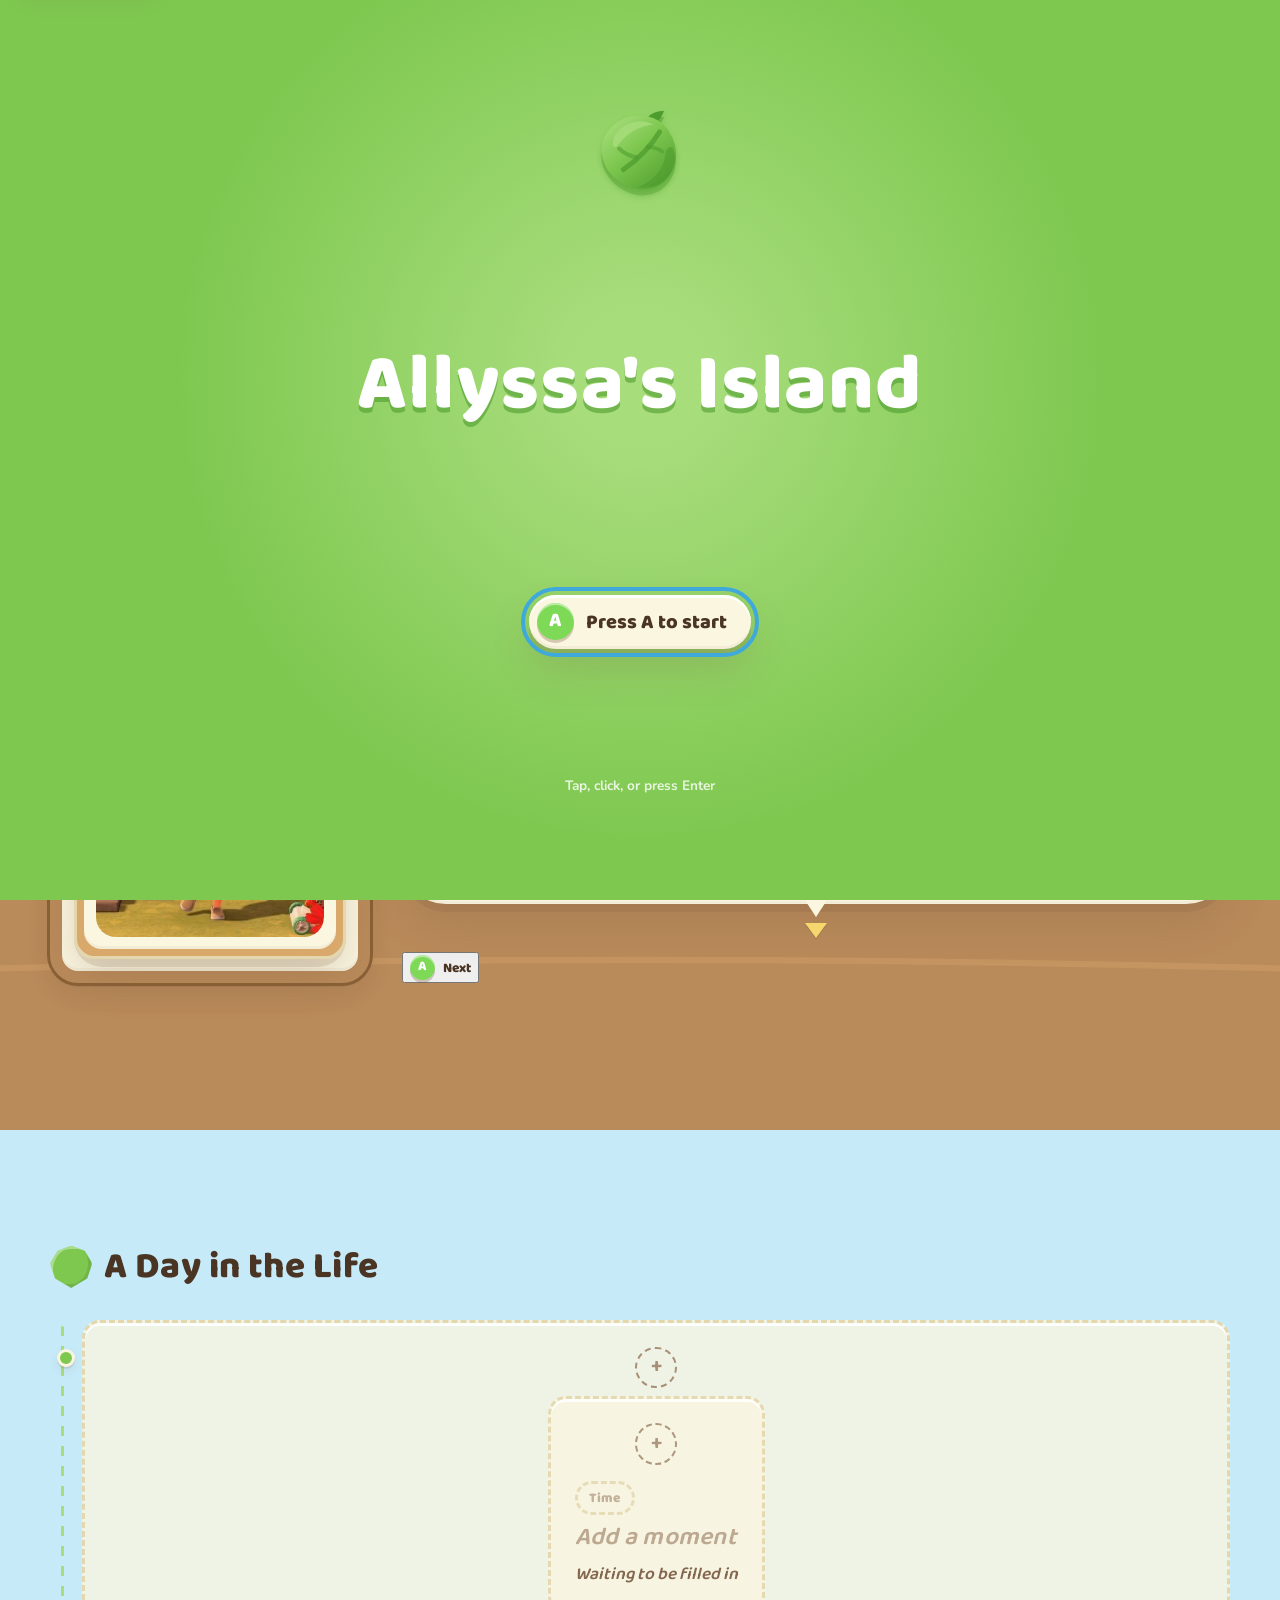
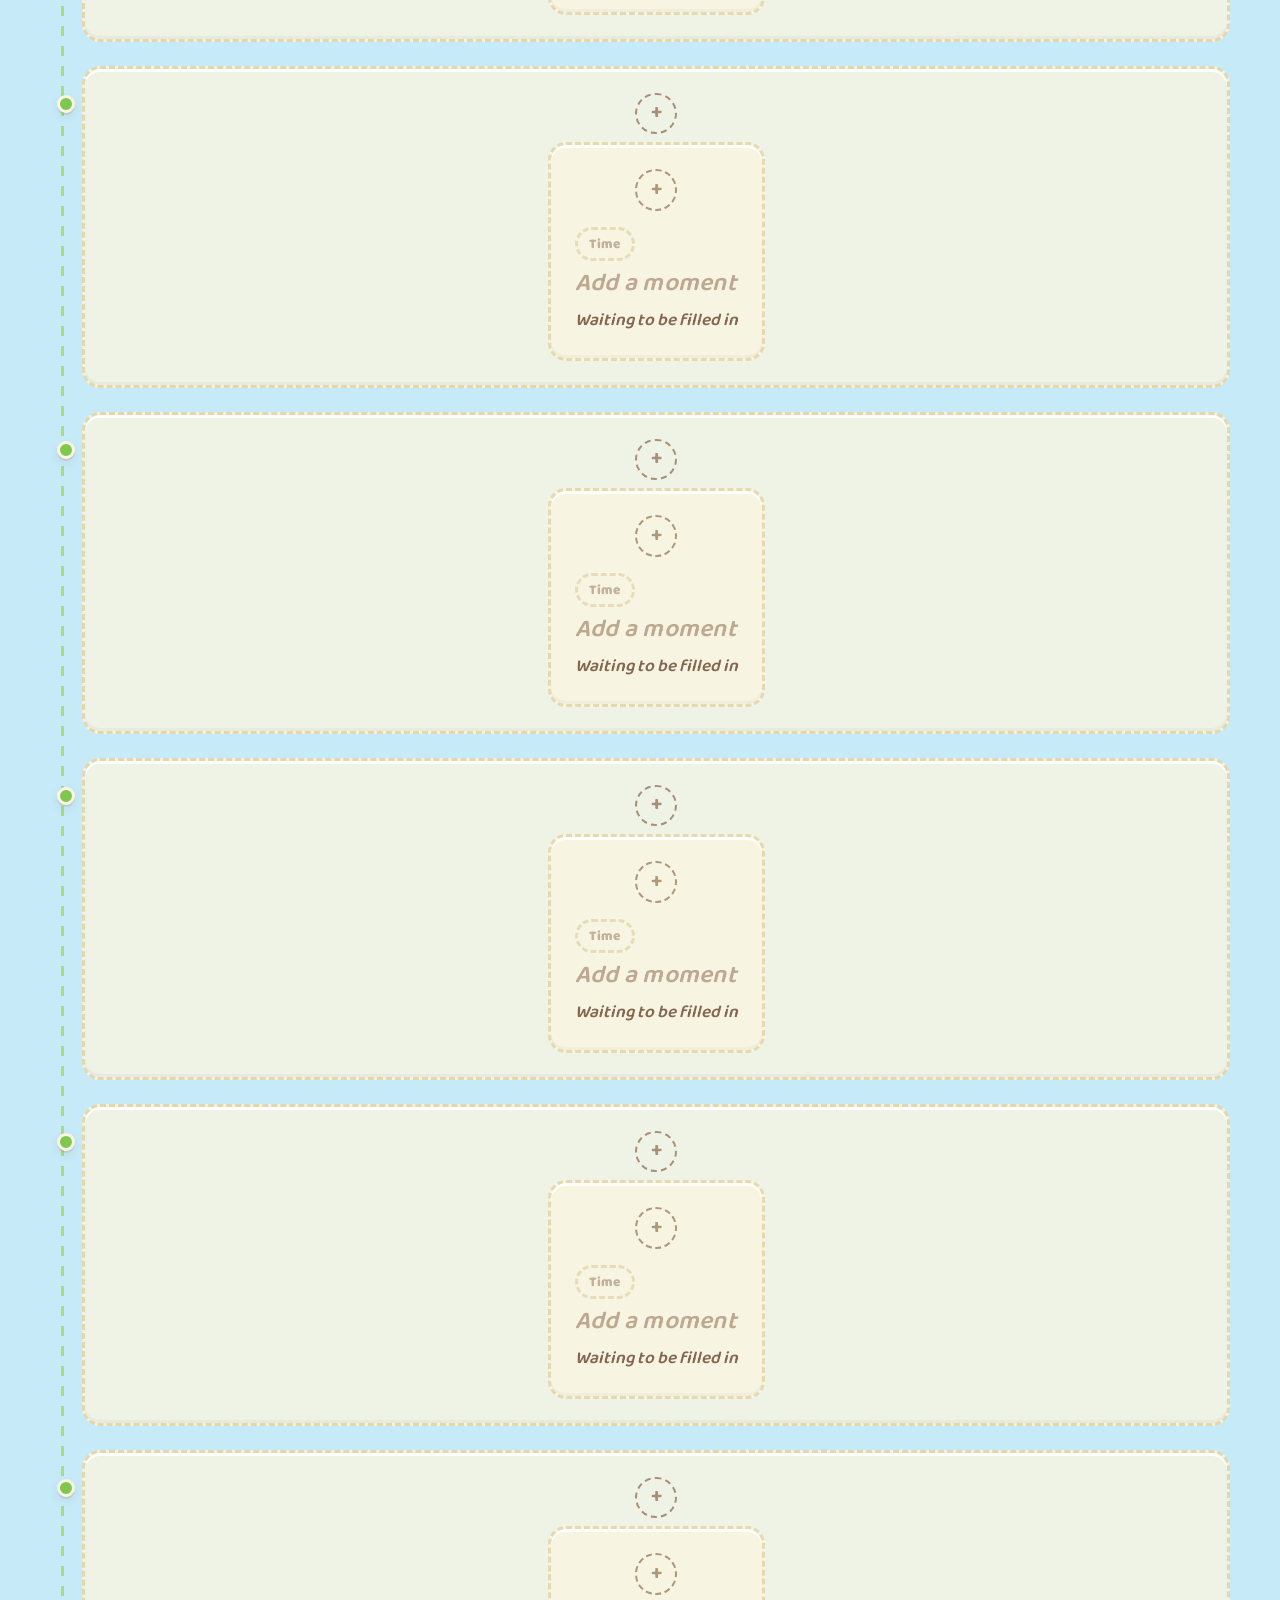
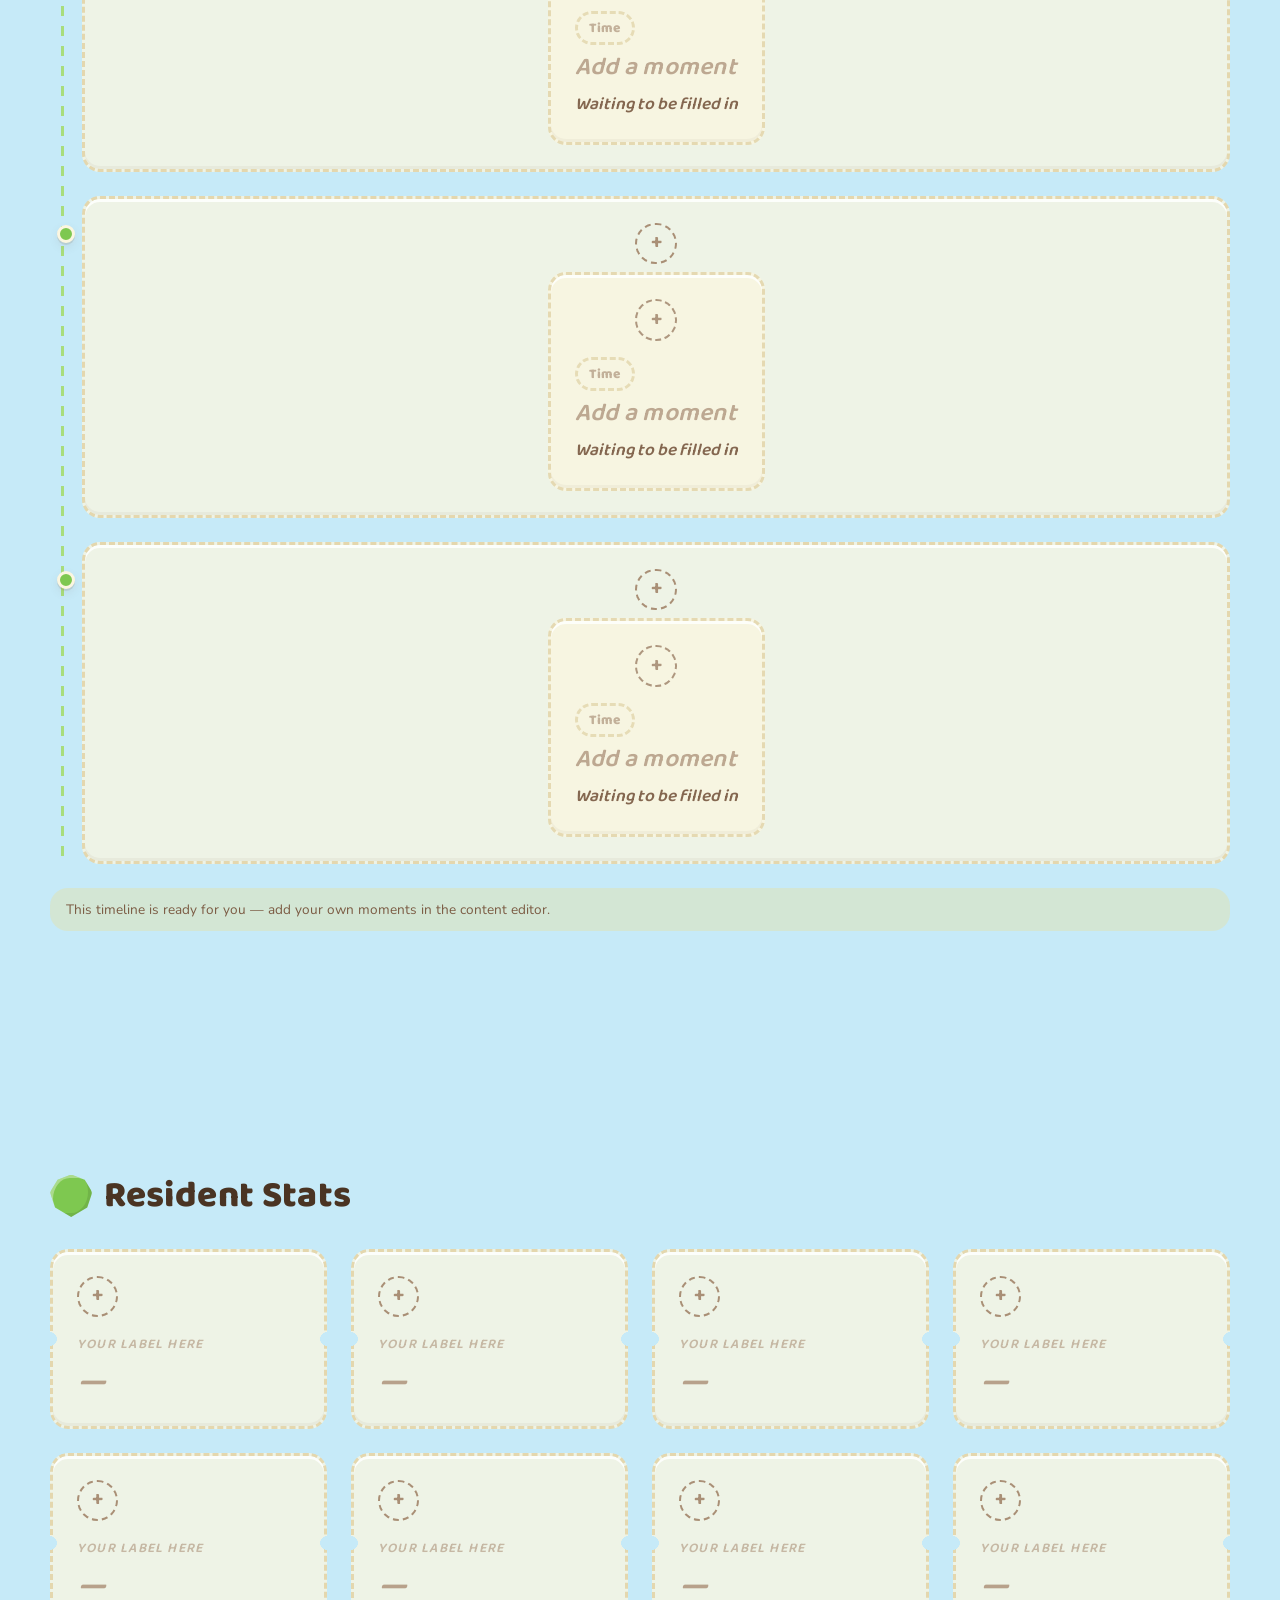
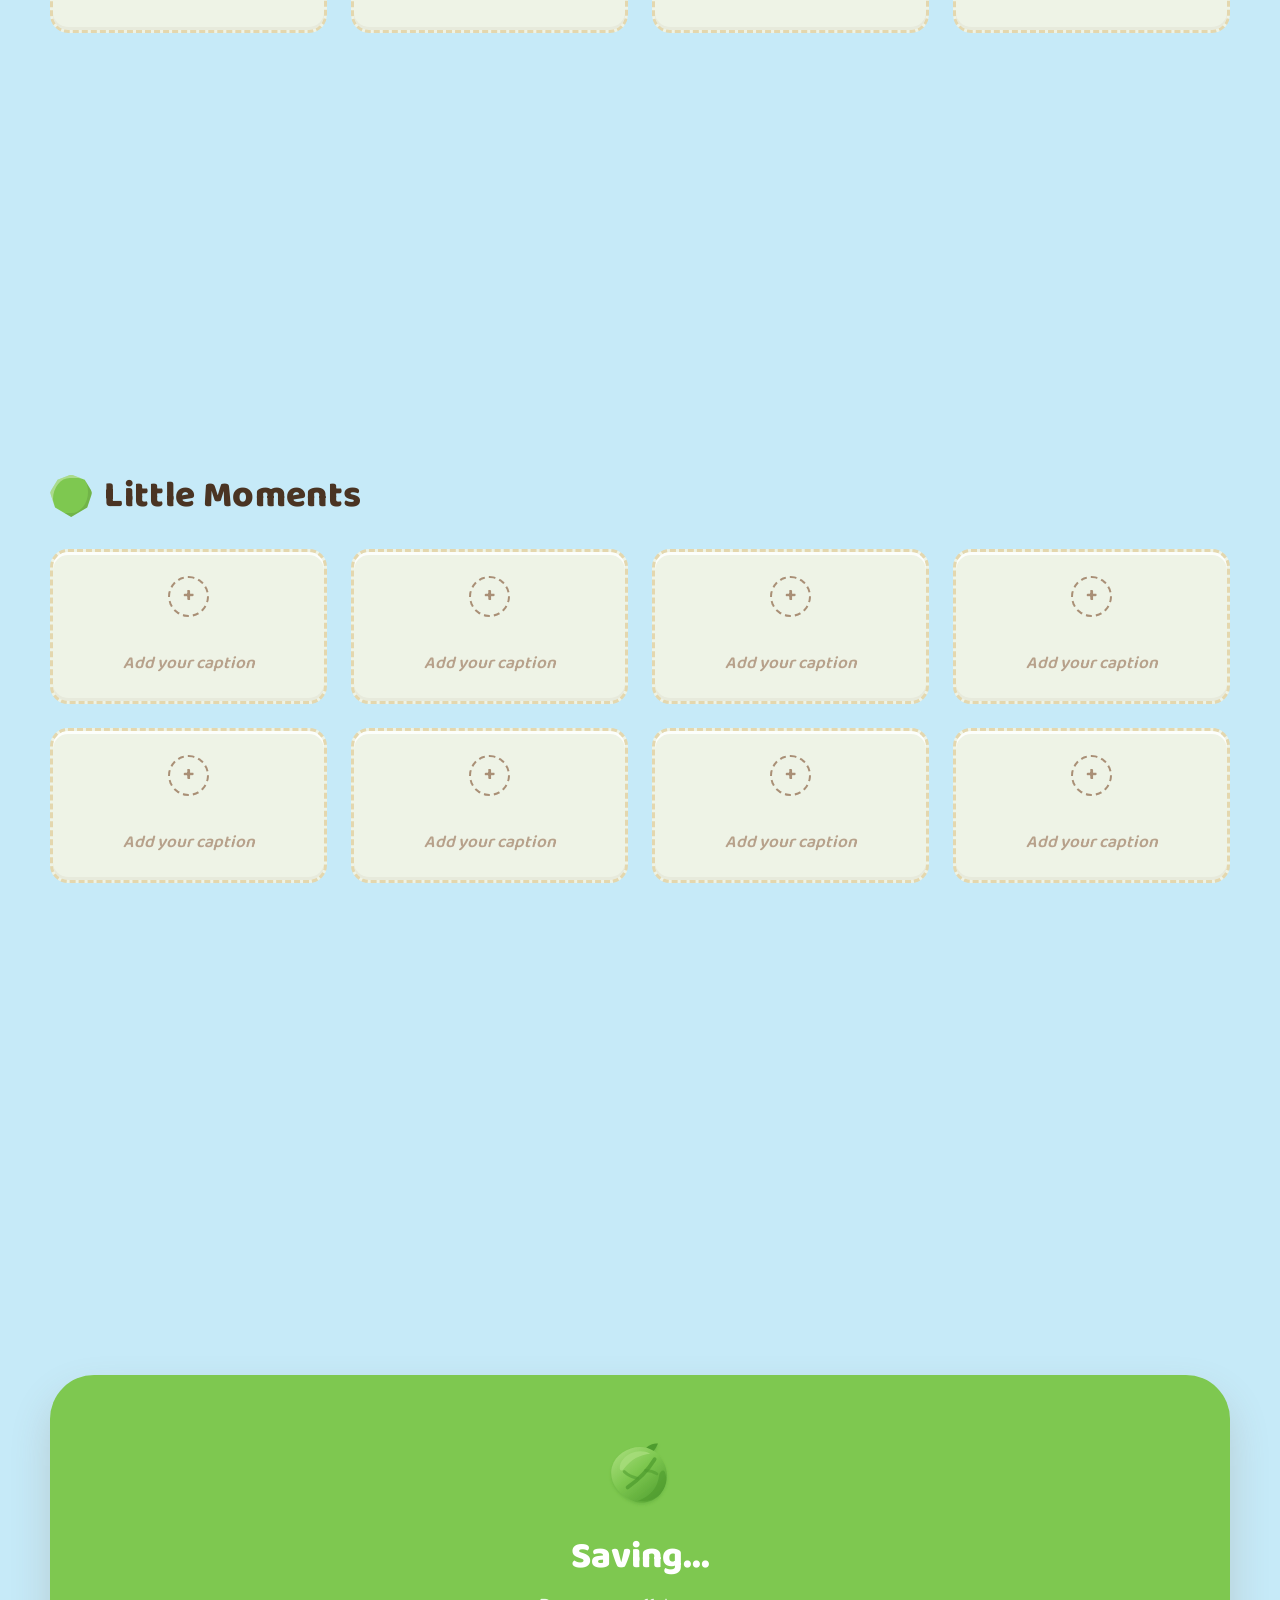
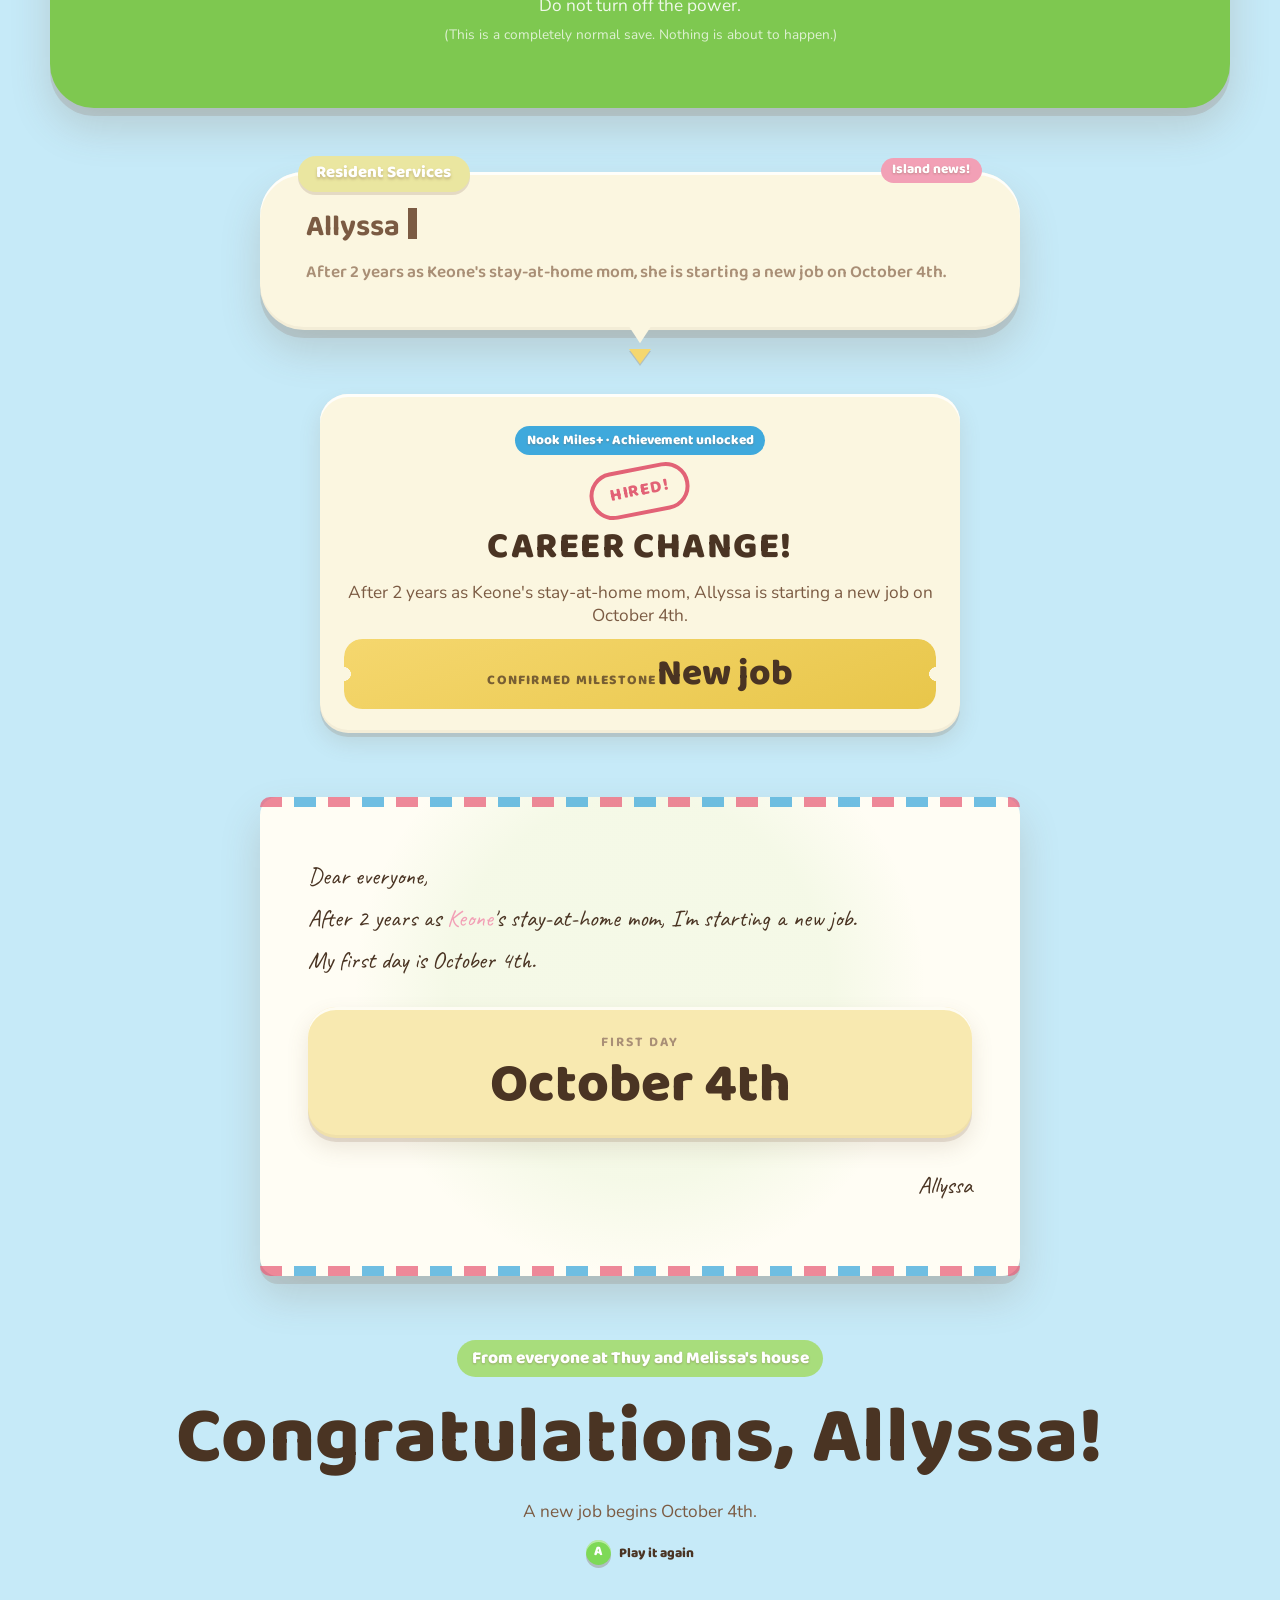
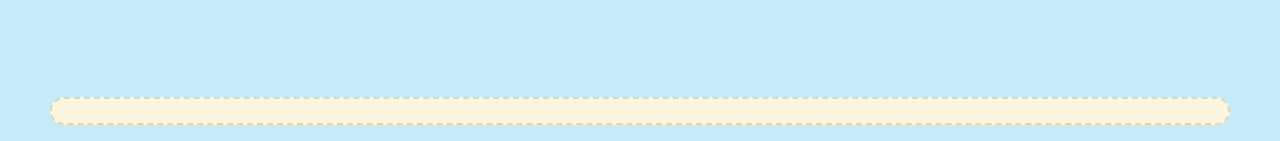
==== commit 2875bced: "Fix scene wiring so opening, reveals, and finale work end-to-end. Selector mismatches between sectio" ====
--- a/index.html
+++ b/index.html
@@ -20,12 +20,18 @@
 
 <a class="skip-link" href="#main" data-content="ui.skipLink" data-hide-empty>Skip to content</a>
 
+<noscript>
+  <p style="padding:1.5rem;font-family:system-ui,sans-serif;text-align:center;">
+    Allyssa's Island needs JavaScript to load its content. Please enable JavaScript and refresh.
+  </p>
+</noscript>
+
 <!-- ============ "Press A" start gate ============
      ACNH opens with a title screen, and browsers block audio until a
      user gesture — so this gate is both authentic and required. -->
 <div class="start-gate" id="start-gate">
   <img class="start-gate__leaf ac-spin" src="assets/leaf.svg" alt="" aria-hidden="true" width="96" height="96">
-  <p class="start-gate__title" data-content="site.title" data-hide-empty>Allyssa's Island</p>
+  <h1 class="start-gate__title" data-content="site.title" data-hide-empty>Allyssa's Island</h1>
   <p class="start-gate__tagline" data-content="site.tagline" data-hide-empty></p>
   <button class="start-gate__button" type="button">
     <span class="ac-key ac-key--a" aria-hidden="true">A</span>
--- a/assets/site.css
+++ b/assets/site.css
@@ -631,7 +631,8 @@
 }
 
 .confetti,
-.reveal-confetti {
+.reveal-confetti,
+.reveal__confetti {
   position: absolute;
   inset: 0;
   z-index: var(--z-scene);
@@ -640,7 +641,8 @@
 }
 
 .confetti-piece,
-.reveal-confetti > span {
+.reveal-confetti > span,
+.reveal__confetti > span {
   position: absolute;
   top: -32px;
   left: var(--x, 50%);
@@ -652,13 +654,17 @@
 }
 
 .confetti-piece:nth-child(5n+2),
-.reveal-confetti > span:nth-child(5n+2) { background: var(--ac-ticket); }
+.reveal-confetti > span:nth-child(5n+2),
+.reveal__confetti > span:nth-child(5n+2) { background: var(--ac-ticket); }
 .confetti-piece:nth-child(5n+3),
-.reveal-confetti > span:nth-child(5n+3) { background: var(--ac-leaf); }
+.reveal-confetti > span:nth-child(5n+3),
+.reveal__confetti > span:nth-child(5n+3) { background: var(--ac-leaf); }
 .confetti-piece:nth-child(5n+4),
-.reveal-confetti > span:nth-child(5n+4) { background: var(--ac-nook-blue); }
+.reveal-confetti > span:nth-child(5n+4),
+.reveal__confetti > span:nth-child(5n+4) { background: var(--ac-nook-blue); }
 .confetti-piece:nth-child(5n),
-.reveal-confetti > span:nth-child(5n) { background: var(--ac-pink-deep); }
+.reveal-confetti > span:nth-child(5n),
+.reveal__confetti > span:nth-child(5n) { background: var(--ac-pink-deep); }
 
 @keyframes site-confetti {
   0% { transform: translate3d(0, -5vh, 0) rotate(0deg); }
@@ -869,7 +875,8 @@
   }
 
   .confetti,
-  .reveal-confetti {
+  .reveal-confetti,
+  .reveal__confetti {
     display: none !important;
   }
 }
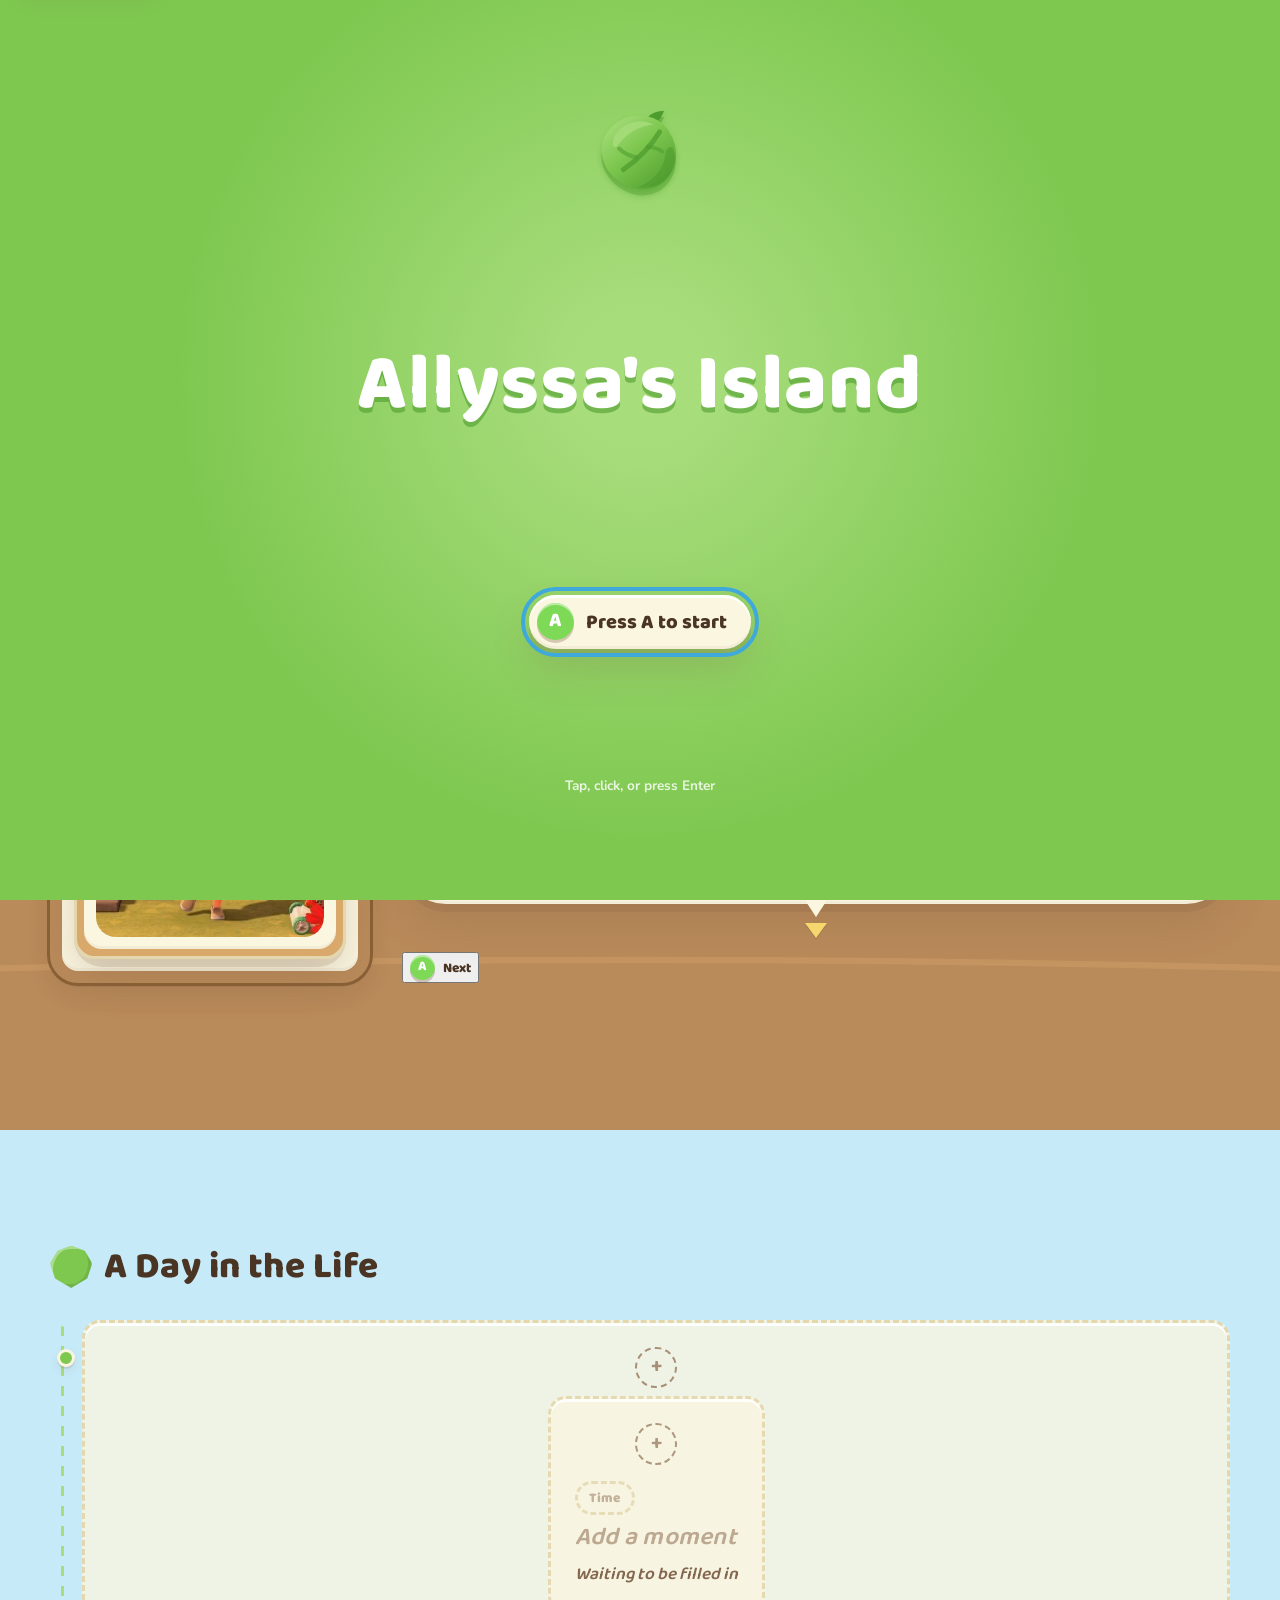
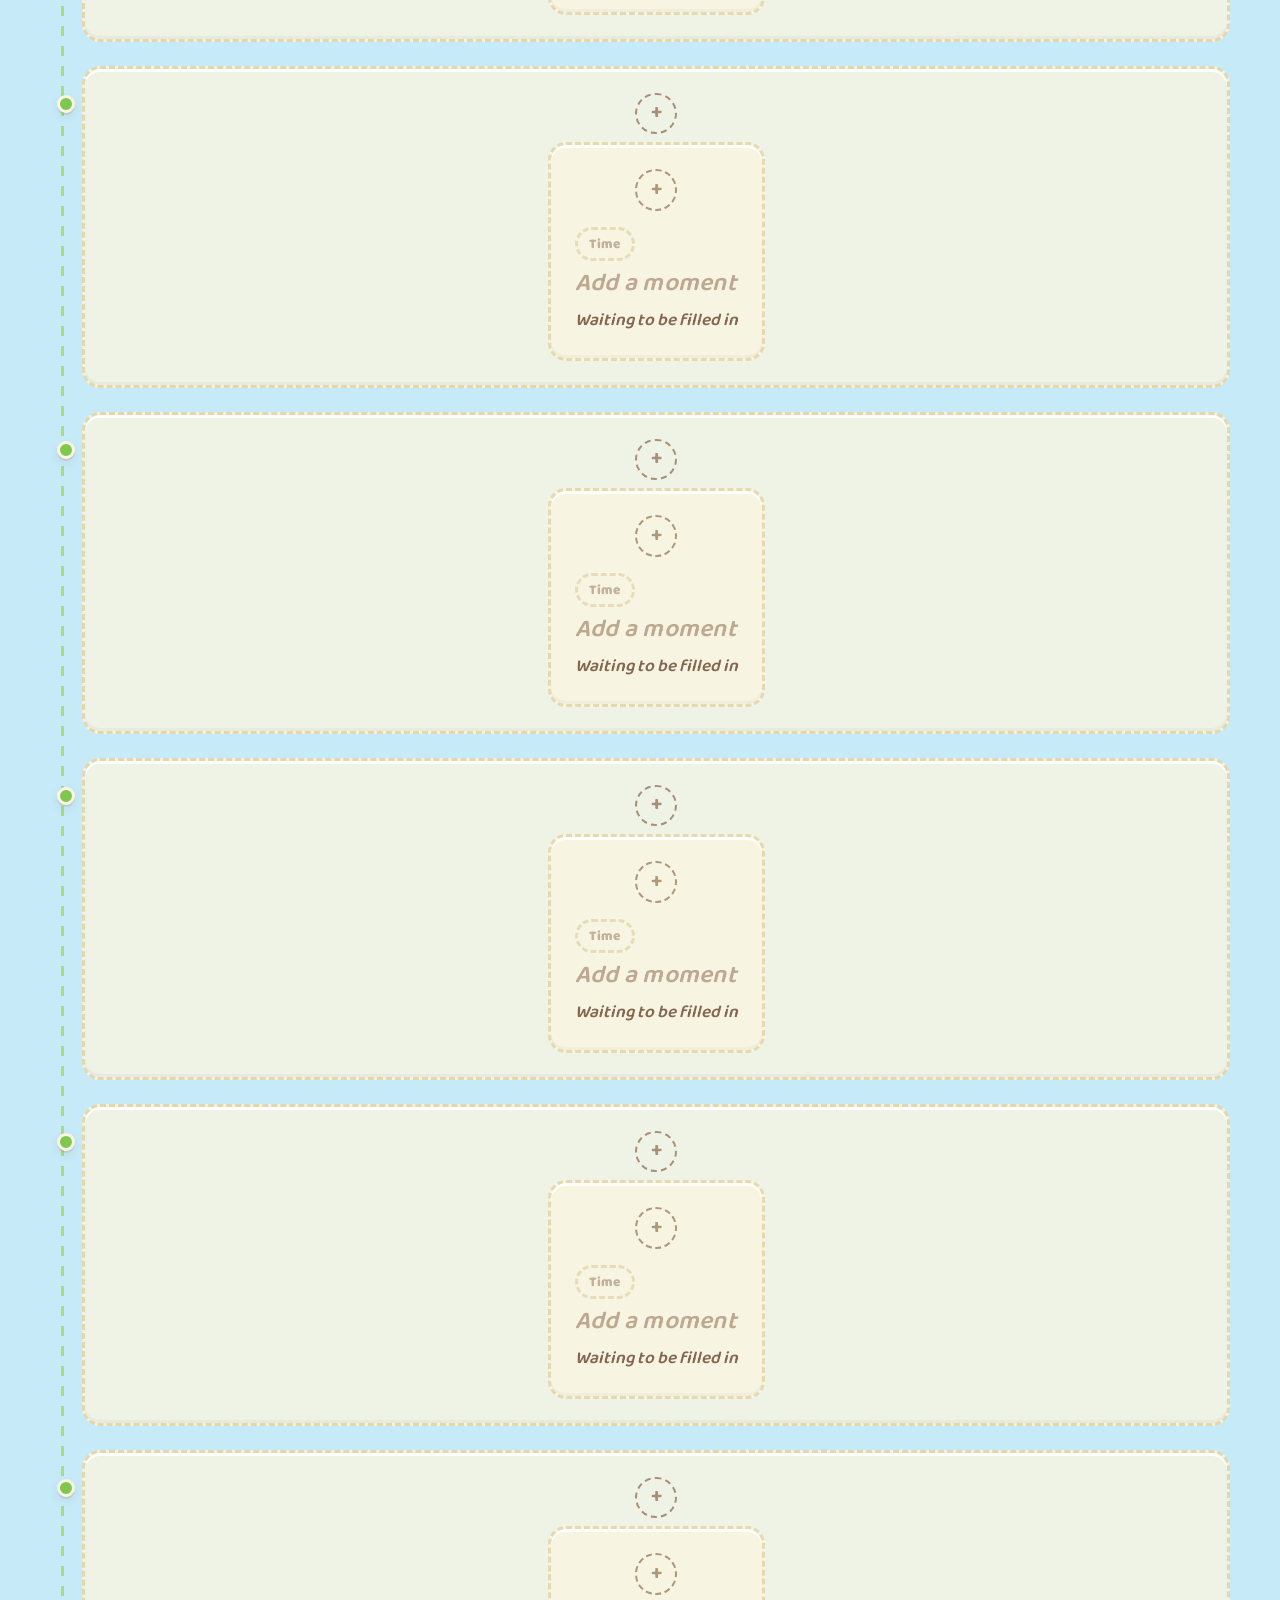
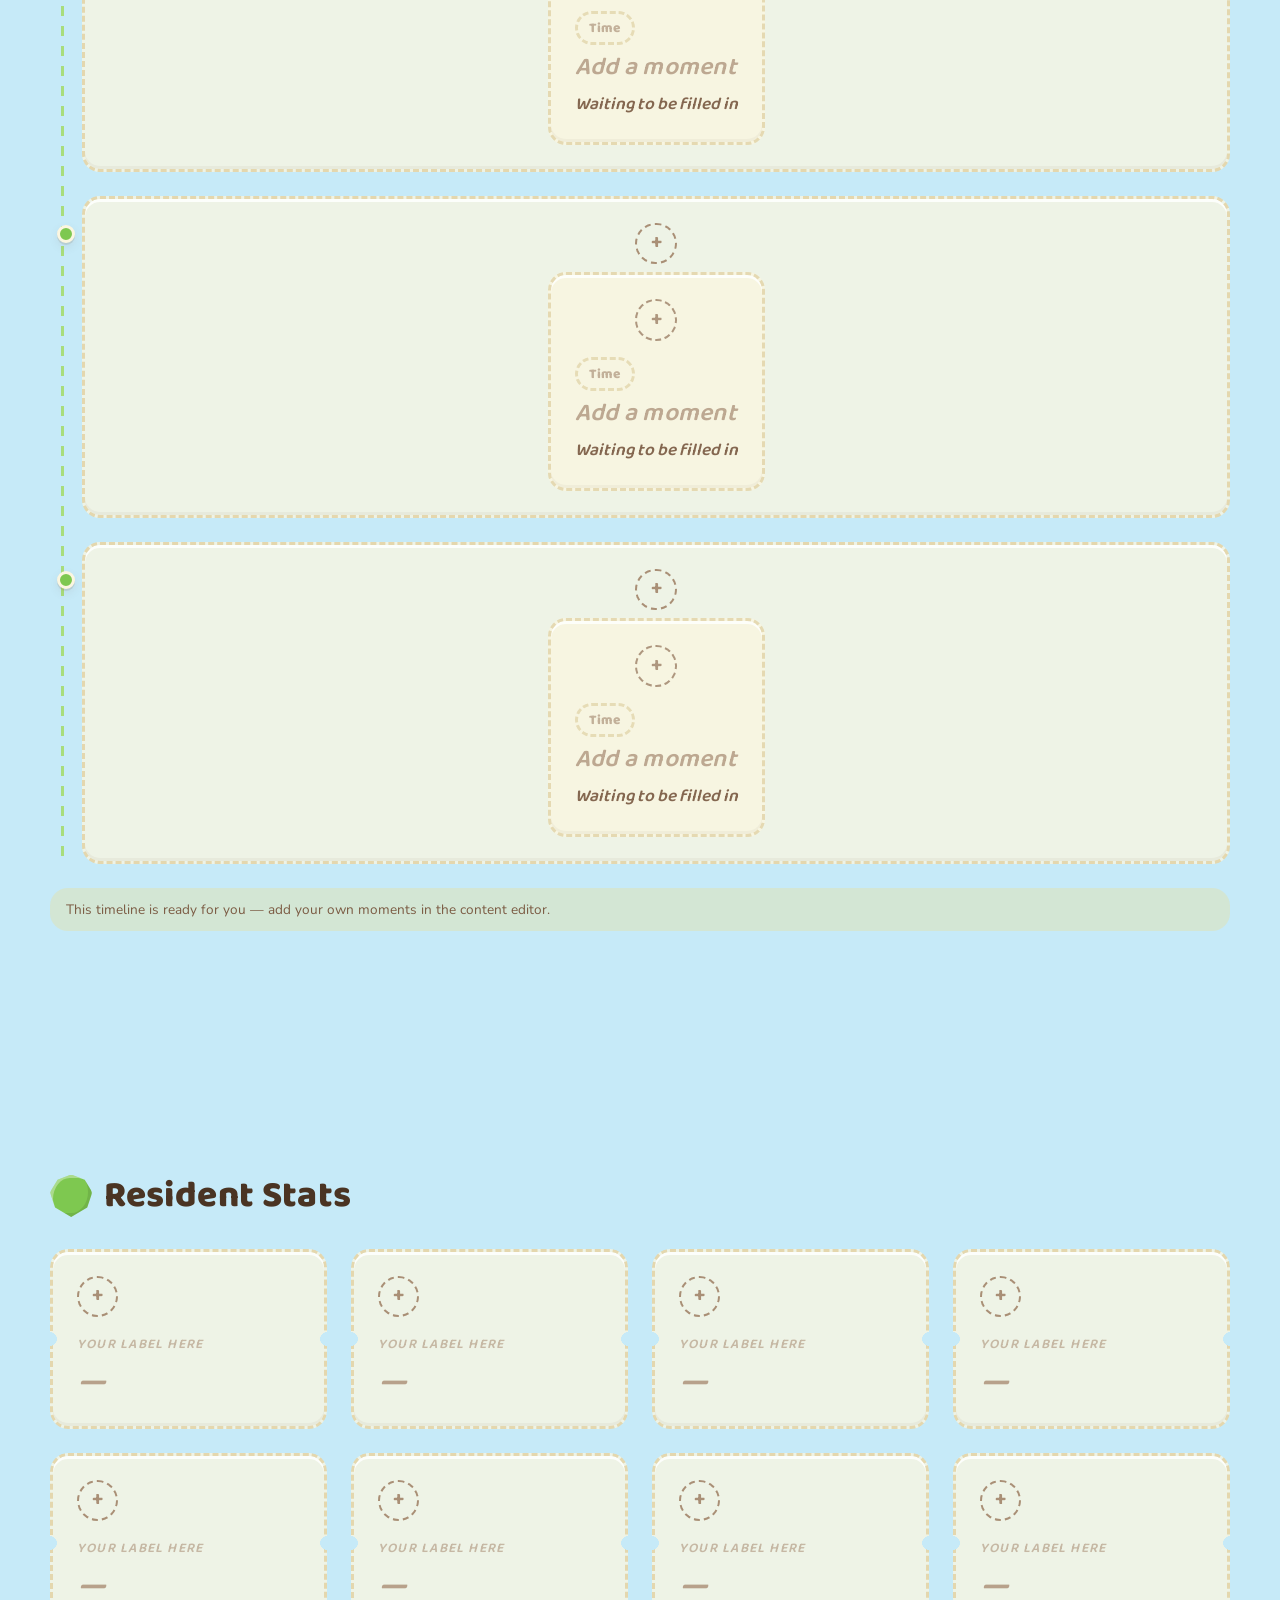
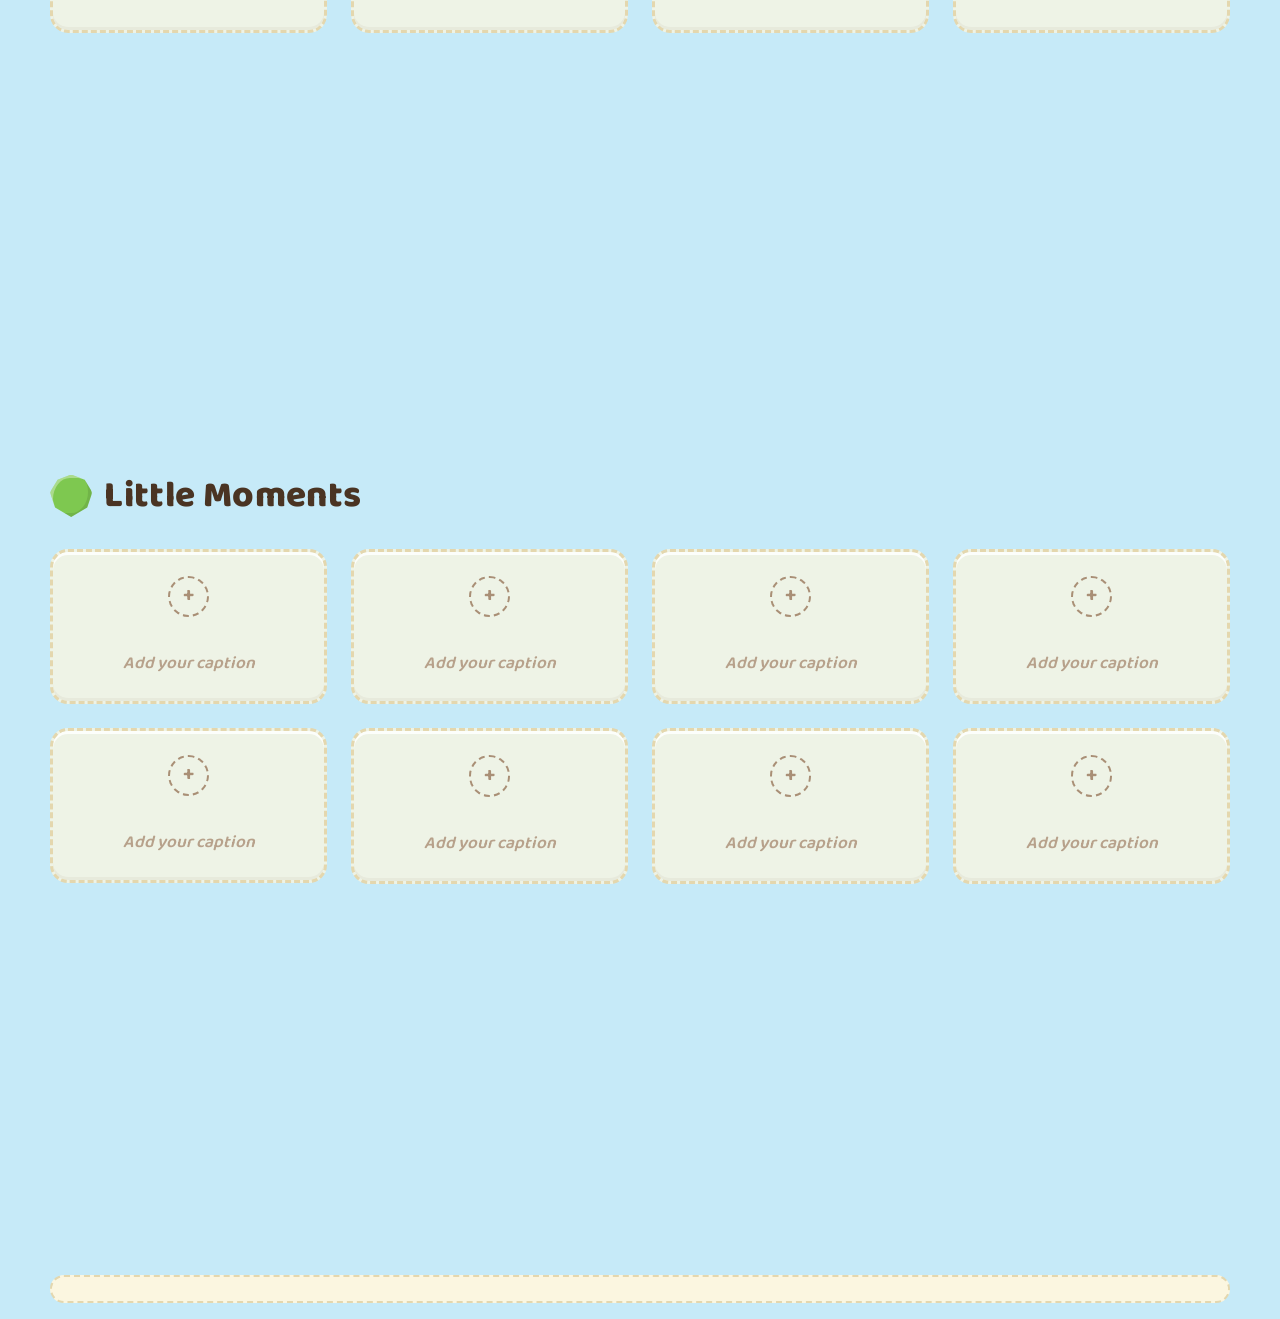
==== commit b0505e12: "Present surprise as a popup with a longer Saving hold; add character-in-office approval mock. Keep p" ====
--- a/index.html
+++ b/index.html
@@ -73,7 +73,7 @@
   </section>
 
   <!-- ---------- 05 · reveal ---------- -->
-  <section class="scene scene--reveal" id="reveal" aria-labelledby="reveal-title">
+  <section class="scene scene--reveal reveal--popup" id="reveal" aria-labelledby="reveal-title" tabindex="-1">
     <h2 class="ac-sr" id="reveal-title">Some news</h2>
   </section>
 
--- a/assets/site.css
+++ b/assets/site.css
@@ -1073,8 +1073,77 @@
 .ac-gallery__cap { font-family: var(--ac-font-ui); font-weight: 600; color: var(--ac-ink); }
 .ac-gallery__tag { align-self: flex-start; }
 
-/* ---------- 05 reveal ---------- */
+/* ---------- 05 reveal (popup surprise) ---------- */
 .reveal { display: grid; gap: var(--sp-8); }
+
+/* Off-flow until presentation opens the surprise popup */
+#reveal.reveal--popup,
+.scene--reveal.reveal--popup {
+  position: fixed;
+  inset: 0;
+  z-index: 70;
+  margin: 0;
+  padding: clamp(var(--sp-5), 4vw, var(--sp-8));
+  overflow: auto;
+  display: grid;
+  align-content: center;
+  justify-items: center;
+  background: color-mix(in srgb, var(--ac-leaf) 88%, #000 12%);
+  opacity: 0;
+  visibility: hidden;
+  pointer-events: none;
+  transform: scale(.96);
+  transition:
+    opacity var(--t-slow) var(--ease-soft),
+    transform var(--t-slow) var(--ease-bounce),
+    visibility 0s linear var(--t-slow);
+}
+#reveal.reveal--popup.is-surprise-open,
+.scene--reveal.reveal--popup.is-surprise-open {
+  opacity: 1;
+  visibility: visible;
+  pointer-events: auto;
+  transform: none;
+  transition:
+    opacity var(--t-slow) var(--ease-soft),
+    transform var(--t-slow) var(--ease-bounce),
+    visibility 0s;
+}
+body.surprise-open {
+  overflow: hidden;
+}
+body.surprise-open .site-controls {
+  z-index: 75;
+}
+#reveal.reveal--popup .reveal {
+  width: min(100%, 920px);
+  gap: 0;
+}
+#reveal.reveal--popup .reveal__stage {
+  min-height: min(70vh, 640px);
+  display: none;
+  place-content: center;
+  opacity: 1;
+  transform: none;
+}
+#reveal.reveal--popup .reveal__stage.is-surprise-current {
+  display: grid;
+}
+#reveal.reveal--popup .reveal__saving {
+  width: min(100%, 560px);
+  min-height: 280px;
+  display: grid;
+  place-content: center;
+  animation: saving-pulse 1.4s var(--ease-soft) infinite;
+}
+@keyframes saving-pulse {
+  0%, 100% { transform: scale(1); }
+  50% { transform: scale(1.02); }
+}
+@media (prefers-reduced-motion: reduce) {
+  #reveal.reveal--popup .reveal__saving { animation: none; }
+}
+
 .reveal__stage {
   opacity: 0;
   transform: translateY(18px);
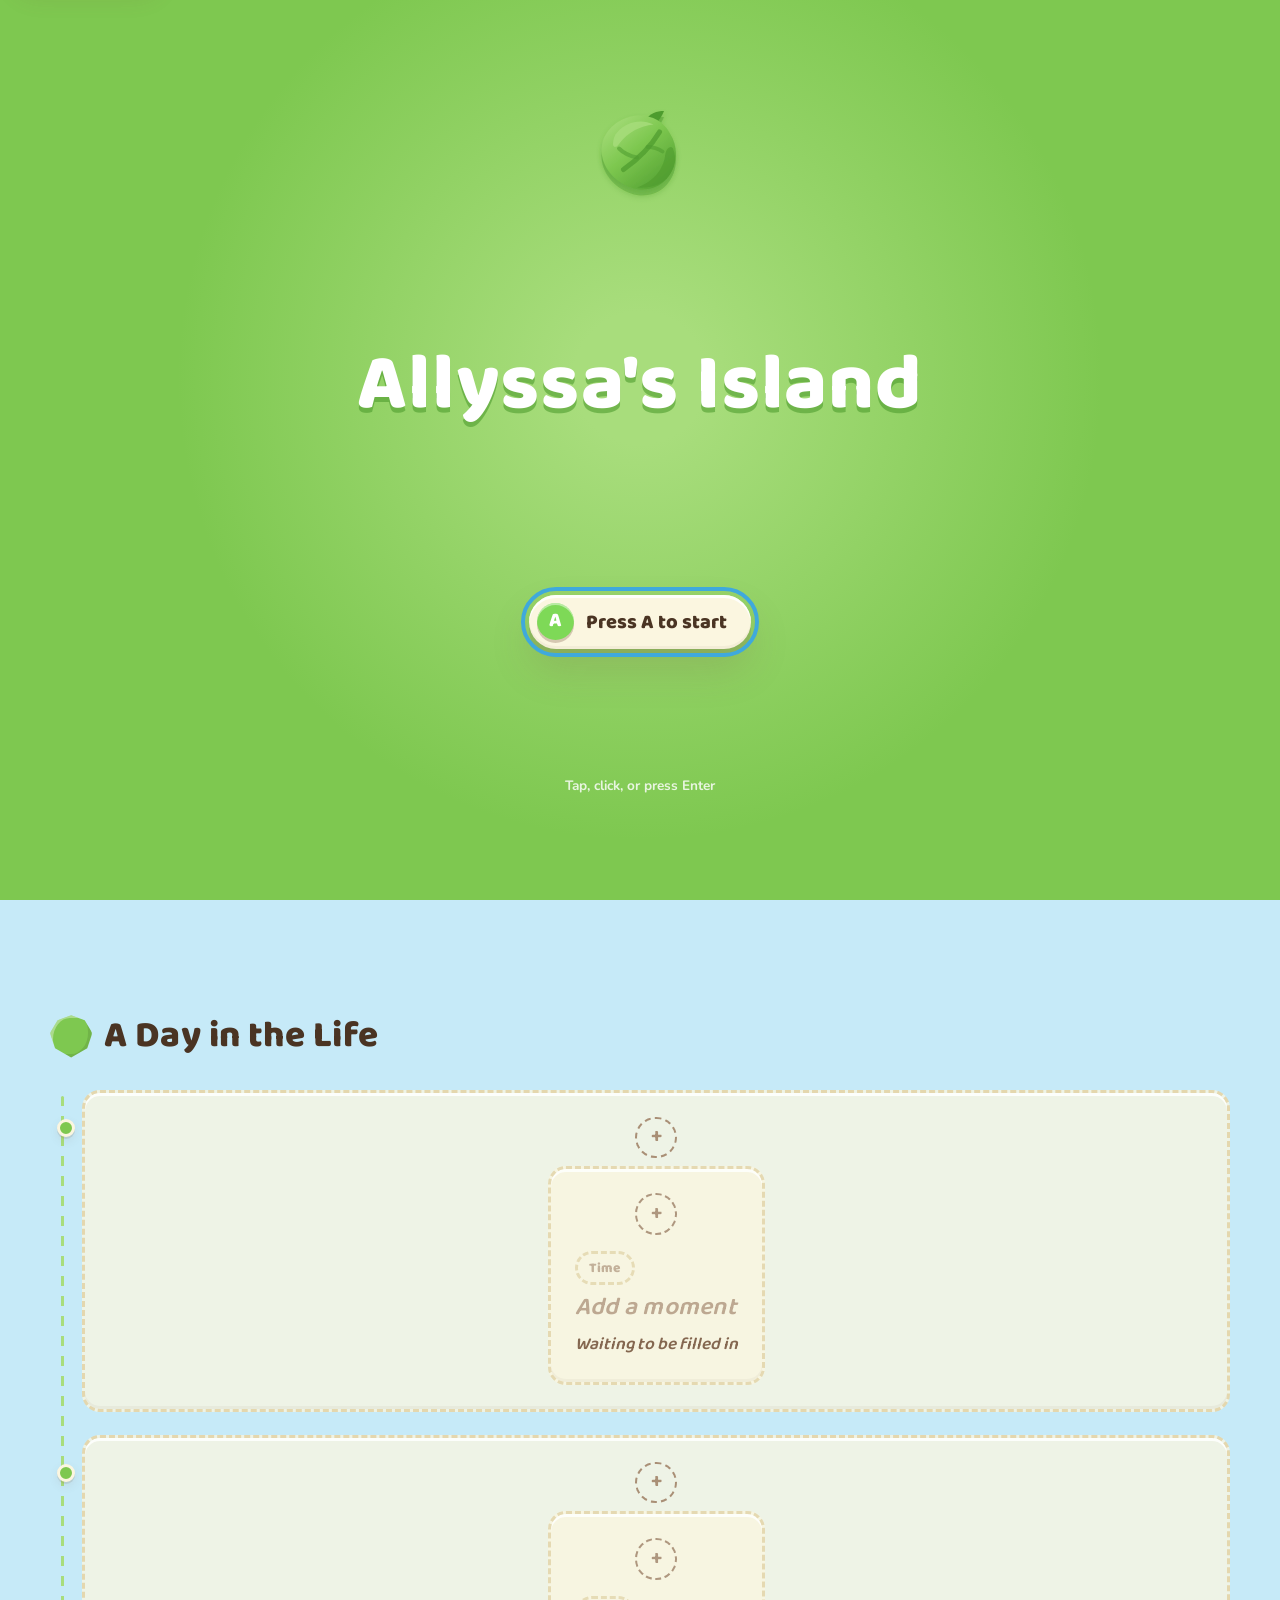
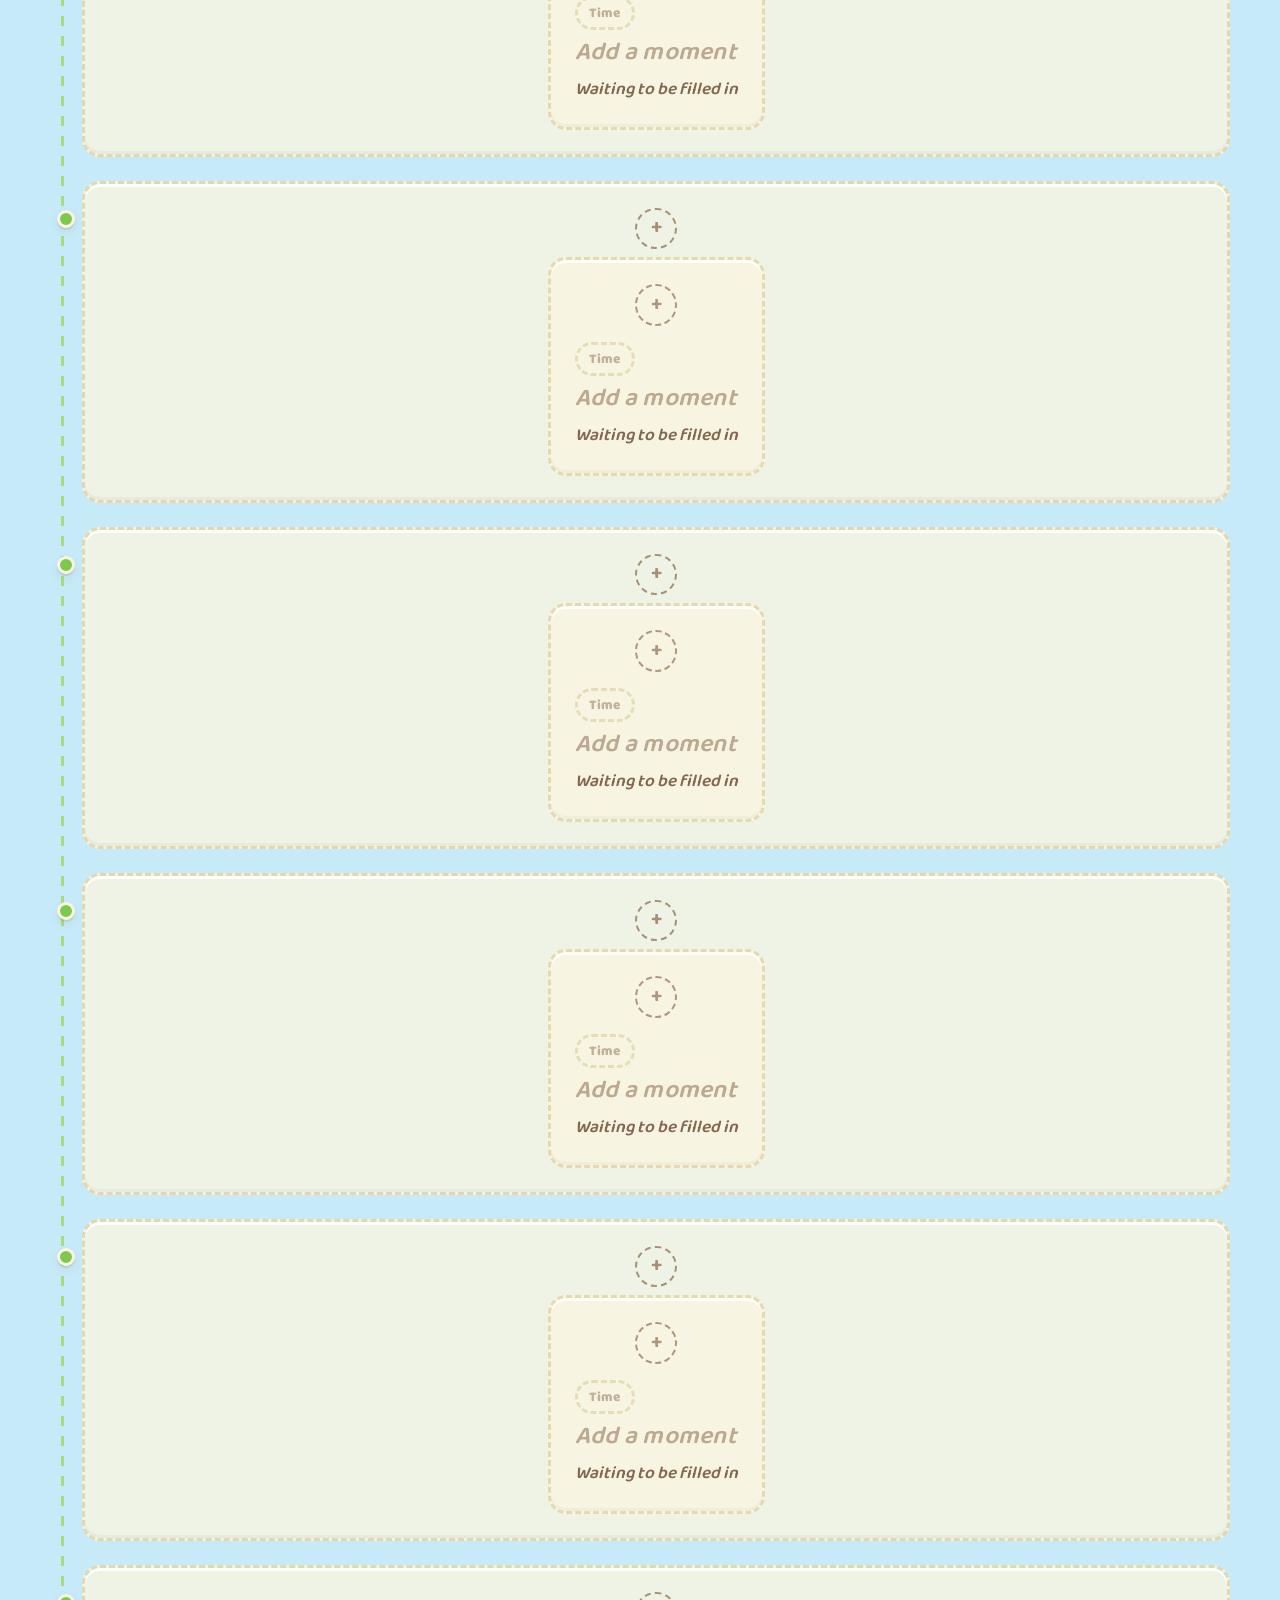
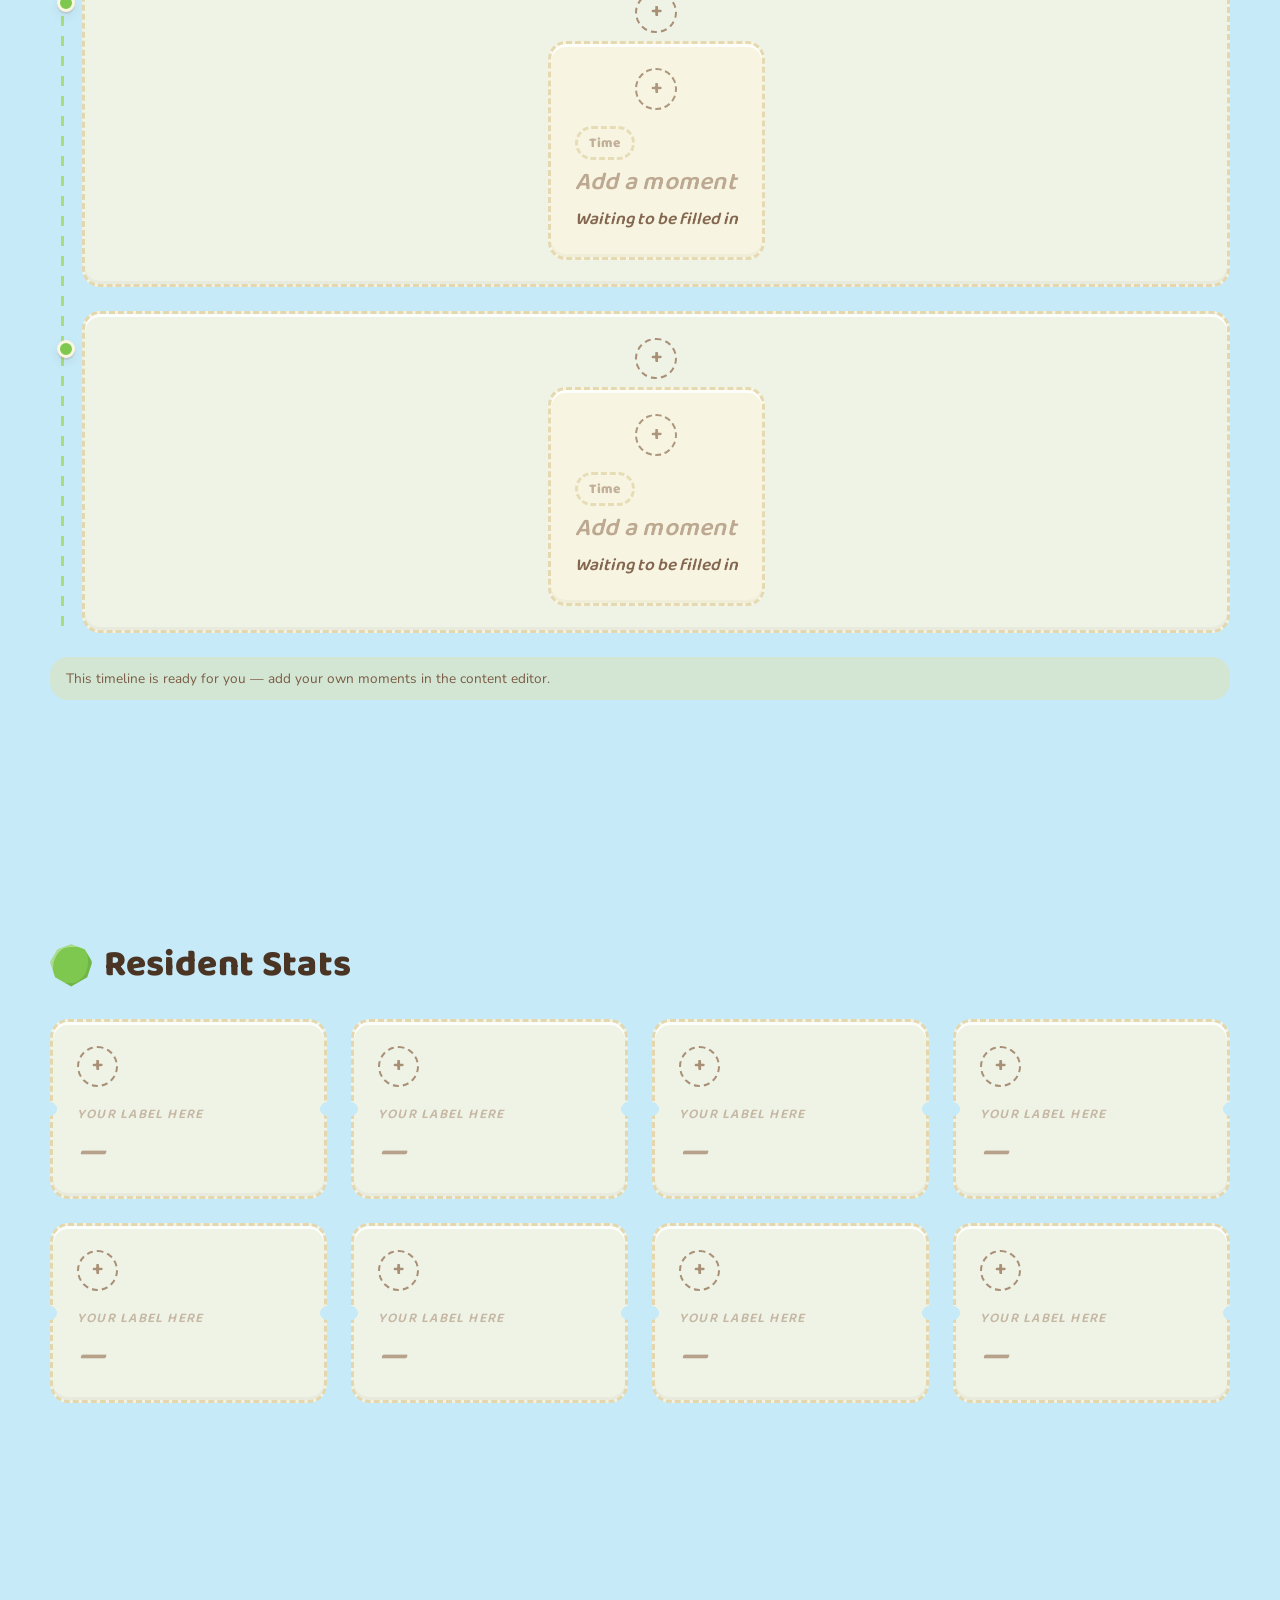
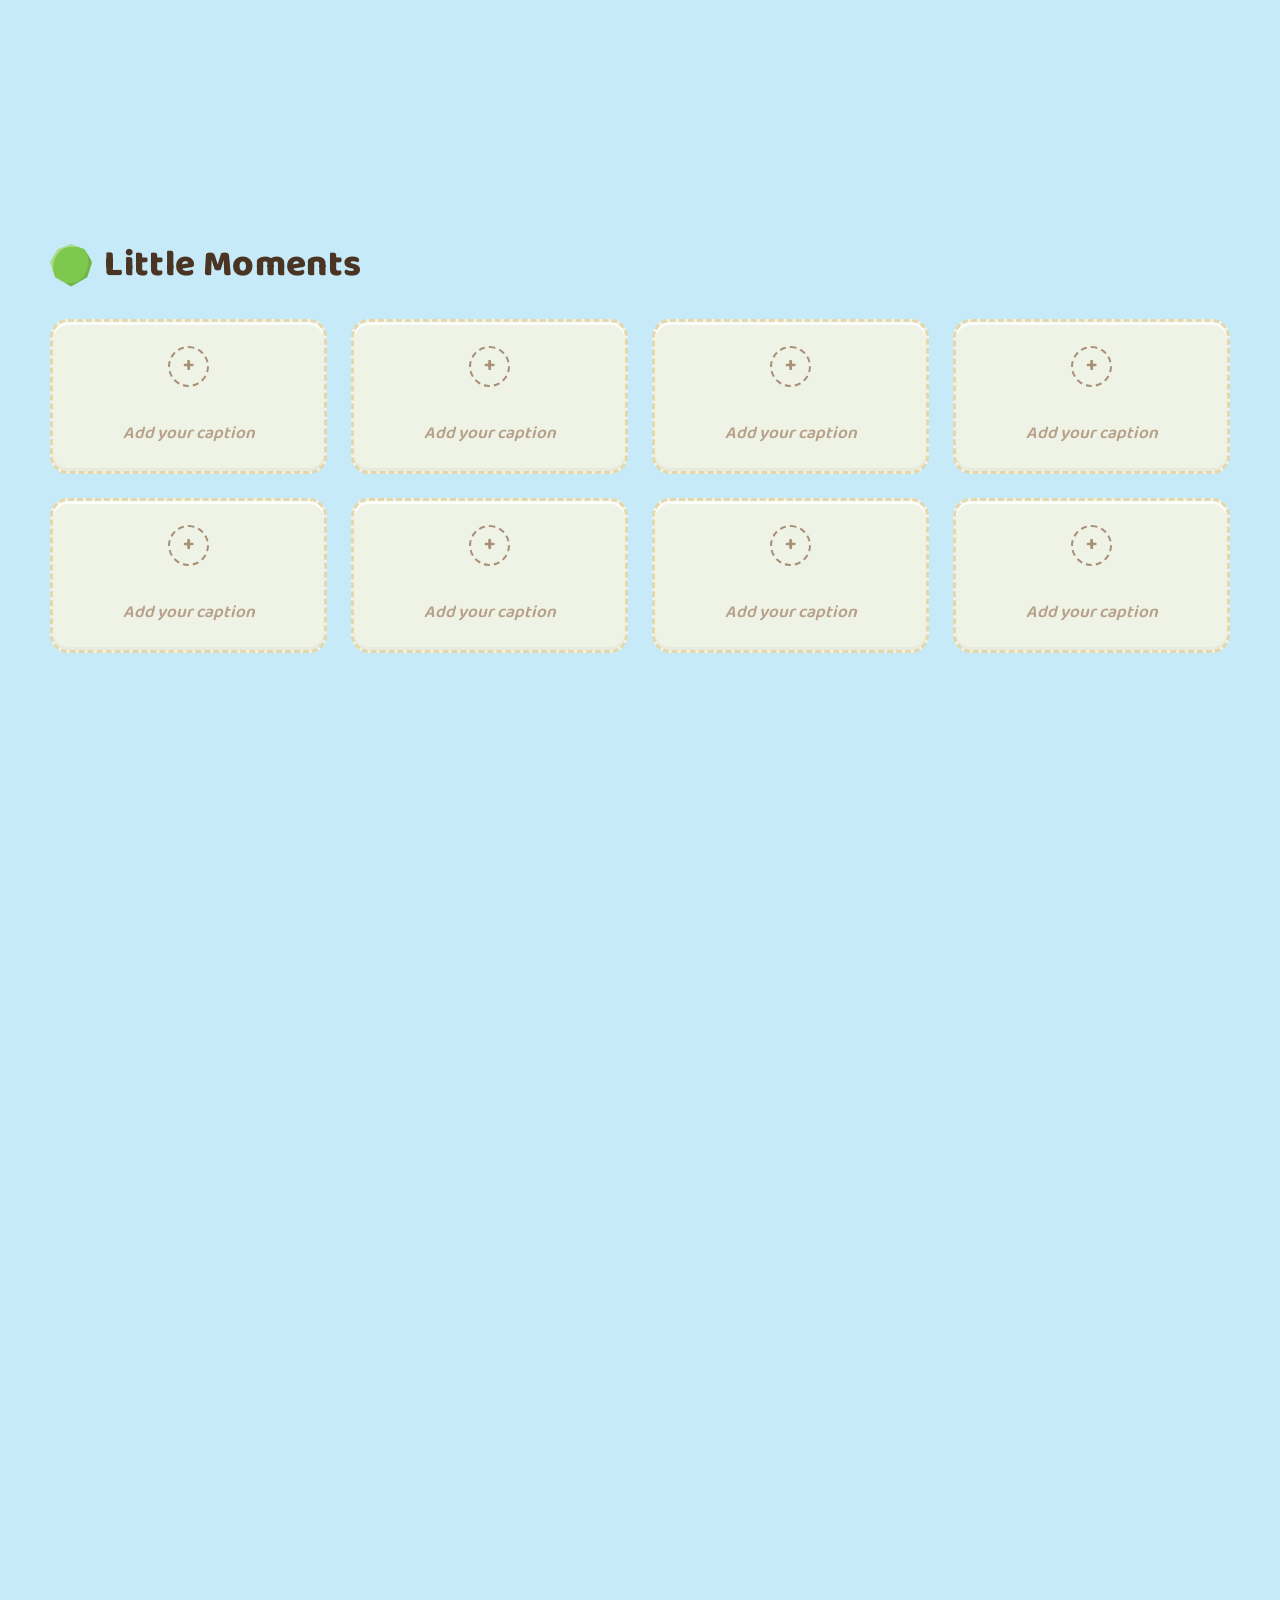
==== commit 9e4f1cfe: "Polish Allyssa Island dialogue, Animalese talk, and opening scene. Raise female talk chirps and over" ====
--- a/index.html
+++ b/index.html
@@ -43,11 +43,33 @@
 <!-- ============ presentation controls ============ -->
 <div class="site-controls" hidden>
   <p class="section-progress" aria-label="Scene"><span>01</span> / 05</p>
-  <button class="sound-toggle" type="button" aria-pressed="false">
-    <span class="ac-key ac-key--y" aria-hidden="true">Y</span>
+  <button class="sound-toggle" type="button" aria-pressed="false" aria-label="Sound off">
+    <span class="ac-key ac-key--x" aria-hidden="true">X</span>
     <span class="sound-toggle__label" data-content="ui.soundOff">Sound off</span>
   </button>
   <a class="edit-link" data-edit-link hidden></a>
+</div>
+
+<!-- Soft ACNH leaf wipe between presentation scenes -->
+<div class="scene-wipe" id="scene-wipe" hidden aria-hidden="true">
+  <img class="scene-wipe__leaf" src="assets/leaf.svg" alt="" width="120" height="120">
+</div>
+
+<!-- Surprise popup: one beat at a time after Saving -->
+<div class="surprise-popup" id="surprise-popup" hidden aria-hidden="true" role="dialog" aria-modal="true" aria-labelledby="surprise-title">
+  <div class="surprise-popup__scrim" data-surprise-close></div>
+  <div class="surprise-popup__panel">
+    <h2 class="ac-sr" id="surprise-title">Island surprise</h2>
+    <div class="surprise-popup__confetti" data-surprise-confetti aria-hidden="true"></div>
+    <div class="surprise-popup__body" data-surprise-body></div>
+    <div class="surprise-popup__footer">
+      <p class="surprise-popup__progress" data-surprise-progress aria-live="polite">1 / 4</p>
+      <button type="button" class="ac-btn surprise-popup__next" data-surprise-next>
+        <span class="ac-key ac-key--a" aria-hidden="true">A</span>
+        <span data-surprise-next-label>Next</span>
+      </button>
+    </div>
+  </div>
 </div>
 
 <main id="main">
@@ -76,13 +98,11 @@
   <section class="scene scene--reveal reveal--popup" id="reveal" aria-labelledby="reveal-title" tabindex="-1">
     <h2 class="ac-sr" id="reveal-title">Some news</h2>
   </section>
-
-  <p class="content-status" id="content-status" role="status" aria-live="polite"></p>
 </main>
 
 <script src="assets/content.js"></script>
 <script src="assets/sections.js"></script>
-<script src="assets/audio.js"></script>
-<script src="assets/app.js"></script>
+<script src="assets/audio.js?v=talk11"></script>
+<script src="assets/app.js?v=talk11"></script>
 </body>
 </html>
--- a/assets/base.css
+++ b/assets/base.css
@@ -62,9 +62,11 @@
 }
 
 /* name chip that overlaps the top-left of the box */
+/* name chip that overlaps the top-left of the box */
 .ac-namechip {
   position: absolute;
   top: -16px; left: clamp(18px, 3vw, 38px);
+  z-index: 3;
   background: var(--ac-chip);
   color: var(--ac-white);
   font-family: var(--ac-font-ui);
@@ -75,6 +77,9 @@
   box-shadow: 0 3px 0 rgba(122,91,67,.18);
   text-shadow: 0 2px 3px rgba(122,91,67,.35);
   white-space: nowrap;
+  max-width: calc(100% - 24px);
+  overflow: hidden;
+  text-overflow: ellipsis;
 }
 
 /* bouncing "continue" triangle */
@@ -129,10 +134,22 @@
   box-shadow: 0 3px 0 rgba(122,91,67,.30), inset 0 2px 0 rgba(255,255,255,.45);
   padding-bottom: .12em;
 }
-.ac-key--a { background: var(--ac-btn-a); }
-.ac-key--b { background: var(--ac-btn-b); }
-.ac-key--x { background: var(--ac-btn-x); }
-.ac-key--y { background: var(--ac-btn-y); color: var(--ac-ink-strong); }
+/* Button press — ACNH A-button squash */
+.ac-btn .ac-key {
+  transition: transform .12s var(--ease-bounce), box-shadow .12s var(--ease-soft);
+}
+.ac-btn:active .ac-key,
+.ac-btn.is-press .ac-key {
+  transform: translateY(2px) scale(.94);
+  box-shadow: 0 1px 0 rgba(122,91,67,.28), inset 0 1px 0 rgba(255,255,255,.35);
+}
+.ac-btn:active,
+.ac-btn.is-press {
+  transform: translateY(1px);
+}
+.start-gate__button:active .ac-key {
+  transform: translateY(2px) scale(.94);
+}
 
 /* ============================================================
    3. CARDS  (Nook-ish cream panels)
--- a/assets/site.css
+++ b/assets/site.css
@@ -718,6 +718,7 @@
   color: var(--ac-ink-soft);
   text-align: center;
 }
+.content-status:empty { display: none; }
 
 /* ---------- Responsive layout ---------- */
 
@@ -927,13 +928,37 @@
 .ac-gallery__soon { }
 
 /* ---------- 01 opening ---------- */
+.opening__stage {
+  position: absolute;
+  inset: 0;
+  z-index: 0;
+  overflow: hidden;
+  background: var(--ac-wood-light);
+}
+.opening__stage::after {
+  content: '';
+  position: absolute;
+  inset: auto 0 0;
+  height: 42%;
+  background: linear-gradient(to top,
+    color-mix(in srgb, var(--ac-wood-deep) 48%, transparent) 0%,
+    transparent 100%);
+  pointer-events: none;
+  z-index: 1;
+}
+.opening__scene {
+  position: absolute;
+  inset: 0;
+  width: 100%;
+  height: 100%;
+  object-fit: cover;
+  object-position: center 22%;
+  display: block;
+}
 .opening__bg {
   position: absolute;
   inset: 0;
-  background: url("office-bg.svg") center/cover no-repeat;
-  background-image: url("office-bg.svg");
-  background-size: cover;
-  background-position: center bottom;
+  background: url("office-bg.svg") center bottom / cover no-repeat;
   z-index: 0;
 }
 .opening__wrap {
@@ -941,14 +966,25 @@
   z-index: var(--z-ui);
   display: grid;
   align-content: end;
-  min-height: 100svh;
-  padding-block: var(--sp-7) var(--sp-6);
+  justify-items: center;
+  min-height: 100%;
+  height: 100%;
+  padding: var(--sp-5) var(--sp-4) clamp(24px, 4vh, 48px);
+  pointer-events: none;
+}
+.opening__box {
+  position: relative;
+  width: min(100%, 640px);
+  max-height: none;
+  display: flex;
+  flex-direction: column;
+  justify-content: flex-end;
+  overflow: visible;
+  pointer-events: auto;
+  padding-top: 20px; /* room for overhanging namechip */
 }
 .opening__inner {
-  display: grid;
-  grid-template-columns: minmax(0, 320px) minmax(0, 1fr);
-  gap: var(--sp-6);
-  align-items: end;
+  display: block;
 }
 .ac-portrait { margin: 0; }
 .ac-portrait__frame {
@@ -964,6 +1000,8 @@
   aspect-ratio: 1 / 1;
   border-radius: var(--r-md);
   display: block;
+  object-fit: cover;
+  object-position: center 20%;
 }
 .ac-portrait__cap {
   margin-top: var(--sp-2);
@@ -971,21 +1009,67 @@
   font-size: var(--ac-fs-small);
   text-align: center;
 }
-.opening__box { min-width: 0; }
 .ac-box__text { margin: 0; }
-.ac-box--dialog { padding-bottom: clamp(30px, 4.5vw, 46px); }
-.opening__dialogue { margin-top: var(--sp-5); }
-.opening__dline {
-  margin: 0 0 var(--sp-2);
-  padding: var(--sp-3) var(--sp-4);
-  border-radius: var(--r-md);
-  background: color-mix(in srgb, var(--ac-cream) 92%, transparent);
-  box-shadow: var(--sh-1);
-  font-family: var(--ac-font-ui);
-  font-weight: 600;
+.opening__box .ac-box--dialog {
+  position: relative;
+  margin: 0;
+  min-height: 0;
+  padding: clamp(32px, 3.8vh, 42px) clamp(16px, 3vw, 28px) clamp(36px, 4.5vh, 44px);
+  box-shadow: var(--sh-3);
+  max-height: min(22vh, 168px);
+  overflow: visible; /* namechip hangs above — never clip */
+}
+.opening__box [data-opening-line] {
+  display: -webkit-box;
+  -webkit-box-orient: vertical;
+  -webkit-line-clamp: 3;
+  overflow: hidden;
+  line-height: 1.28;
+  font-size: clamp(0.95rem, 2vw, 1.35rem);
+}
+/* Tail points up toward Allyssa (bottom-docked dialogue) */
+.opening__box .ac-box::after {
+  top: -13px;
+  bottom: auto;
+  clip-path: polygon(50% 0, 0 100%, 100% 100%);
+  filter: drop-shadow(0 -2px 0 rgba(122,91,67,.08));
+}
+.opening__box .ac-next { display: none; }
+.opening__dialogue { display: none !important; }
+.opening__dline { margin: 0; }
+/* A-continue lives inside the dialogue box (Nook pattern) */
+.opening__prompt {
+  position: absolute;
+  right: clamp(16px, 3vw, 28px);
+  bottom: clamp(12px, 2.2vw, 20px);
+  margin: 0;
+  padding: 0;
+  border: 0;
+  border-radius: 0;
+  background: transparent;
   color: var(--ac-ink);
-}
-.opening__prompt { margin-top: var(--sp-5); }
+  box-shadow: none;
+  opacity: .88;
+  cursor: pointer;
+  transition: opacity var(--t-fast) var(--ease-soft),
+              transform var(--t-fast) var(--ease-bounce);
+}
+.opening__prompt:hover,
+.opening__prompt:focus-visible {
+  opacity: 1;
+  background: transparent;
+  transform: translateY(-1px);
+}
+.opening__prompt .ac-key {
+  width: 1.55em;
+  height: 1.55em;
+  font-size: .9em;
+  box-shadow: 0 2px 0 rgba(122,91,67,.22), inset 0 1px 0 rgba(255,255,255,.4);
+}
+.opening__prompt [data-content-next] {
+  font-size: var(--ac-fs-small);
+  font-weight: 800;
+}
 
 /* ---------- 02 daily life ---------- */
 .ac-timeline {
@@ -1046,7 +1130,7 @@
   overflow: hidden;
   background: linear-gradient(180deg, var(--ac-sky-light), var(--ac-grass));
 }
-.ac-gallery__img { width: 100%; height: 100%; object-fit: cover; display: block; }
+.ac-gallery__img { width: 100%; height: 100%; object-fit: cover; object-position: center 22%; display: block; }
 .ac-gallery__slot {
   position: absolute; inset: 0;
   display: grid; place-items: center;
@@ -1073,77 +1157,8 @@
 .ac-gallery__cap { font-family: var(--ac-font-ui); font-weight: 600; color: var(--ac-ink); }
 .ac-gallery__tag { align-self: flex-start; }
 
-/* ---------- 05 reveal (popup surprise) ---------- */
+/* ---------- 05 reveal ---------- */
 .reveal { display: grid; gap: var(--sp-8); }
-
-/* Off-flow until presentation opens the surprise popup */
-#reveal.reveal--popup,
-.scene--reveal.reveal--popup {
-  position: fixed;
-  inset: 0;
-  z-index: 70;
-  margin: 0;
-  padding: clamp(var(--sp-5), 4vw, var(--sp-8));
-  overflow: auto;
-  display: grid;
-  align-content: center;
-  justify-items: center;
-  background: color-mix(in srgb, var(--ac-leaf) 88%, #000 12%);
-  opacity: 0;
-  visibility: hidden;
-  pointer-events: none;
-  transform: scale(.96);
-  transition:
-    opacity var(--t-slow) var(--ease-soft),
-    transform var(--t-slow) var(--ease-bounce),
-    visibility 0s linear var(--t-slow);
-}
-#reveal.reveal--popup.is-surprise-open,
-.scene--reveal.reveal--popup.is-surprise-open {
-  opacity: 1;
-  visibility: visible;
-  pointer-events: auto;
-  transform: none;
-  transition:
-    opacity var(--t-slow) var(--ease-soft),
-    transform var(--t-slow) var(--ease-bounce),
-    visibility 0s;
-}
-body.surprise-open {
-  overflow: hidden;
-}
-body.surprise-open .site-controls {
-  z-index: 75;
-}
-#reveal.reveal--popup .reveal {
-  width: min(100%, 920px);
-  gap: 0;
-}
-#reveal.reveal--popup .reveal__stage {
-  min-height: min(70vh, 640px);
-  display: none;
-  place-content: center;
-  opacity: 1;
-  transform: none;
-}
-#reveal.reveal--popup .reveal__stage.is-surprise-current {
-  display: grid;
-}
-#reveal.reveal--popup .reveal__saving {
-  width: min(100%, 560px);
-  min-height: 280px;
-  display: grid;
-  place-content: center;
-  animation: saving-pulse 1.4s var(--ease-soft) infinite;
-}
-@keyframes saving-pulse {
-  0%, 100% { transform: scale(1); }
-  50% { transform: scale(1.02); }
-}
-@media (prefers-reduced-motion: reduce) {
-  #reveal.reveal--popup .reveal__saving { animation: none; }
-}
-
 .reveal__stage {
   opacity: 0;
   transform: translateY(18px);
@@ -1159,6 +1174,43 @@
   background: var(--ac-leaf);
   color: var(--ac-white);
   box-shadow: var(--sh-3);
+  display: grid;
+  place-items: center;
+  justify-items: center;
+  gap: var(--sp-2);
+}
+/* Presentation: Saving fills the viewport and stays centered */
+body.is-started .reveal__saving.is-hold {
+  position: fixed;
+  inset: 0;
+  z-index: calc(var(--z-modal) - 1);
+  margin: 0;
+  border-radius: 0;
+  width: 100%;
+  height: 100%;
+  min-height: 100%;
+  padding: var(--sp-8);
+  display: grid;
+  place-content: center;
+  place-items: center;
+  justify-items: center;
+  gap: var(--sp-3);
+  transition: opacity 3.4s var(--ease-soft);
+}
+body.is-started .reveal__saving.is-fade {
+  opacity: 0;
+  pointer-events: none;
+}
+/* Hide later beats in-flow — surprise opens as a popup instead */
+body.is-started #reveal [data-reveal-beat]:not([data-reveal-beat="1"]) {
+  position: absolute;
+  width: 1px;
+  height: 1px;
+  overflow: hidden;
+  clip: rect(0 0 0 0);
+  white-space: nowrap;
+  opacity: 0;
+  pointer-events: none;
 }
 .reveal__leaf { margin: 0 auto var(--sp-4); }
 .reveal__saving-title {
@@ -1167,16 +1219,19 @@
   font-weight: 800;
   font-size: var(--ac-fs-h2);
   color: var(--ac-white);
+  text-align: center;
 }
 .reveal__saving-note, .reveal__saving-aside {
   margin: var(--sp-2) 0 0;
   color: color-mix(in srgb, var(--ac-white) 88%, transparent);
+  text-align: center;
+  max-width: 28ch;
 }
 .reveal__saving-aside { font-size: var(--ac-fs-small); opacity: .85; }
 
 .reveal__announce { display: grid; justify-items: center; }
 .reveal__announce .ac-box { width: min(100%, 760px); }
-.reveal__badge { position: absolute; top: -14px; right: clamp(18px, 3vw, 38px); }
+.reveal__badge { position: absolute; top: -14px; right: clamp(18px, 3vw, 38px); z-index: 3; }
 .reveal__line { margin: 0; }
 .reveal__detail {
   margin: var(--sp-3) 0 0;
@@ -1271,7 +1326,10 @@
 
 /* ---------- responsive ---------- */
 @media (max-width: 900px) {
-  .opening__inner { grid-template-columns: minmax(0, 1fr); }
+  .opening__scene { object-position: center 18%; }
+  .opening__box { width: min(100%, 560px); padding-top: 18px; }
+  .opening__box .ac-box--dialog { max-height: min(20vh, 140px); }
+  .opening__wrap { padding-bottom: clamp(12px, 2.5vh, 24px); }
   .ac-portrait { max-width: 320px; margin-inline: auto; }
 }
 @media (max-width: 700px) {
@@ -1279,3 +1337,346 @@
   .ac-timeline { padding-left: var(--sp-5); }
   .ac-timeline__dot { left: calc(-1 * var(--sp-5) + 3px); }
 }
+
+/* ============================================================
+   PRESENTATION DECK — game-like scene swaps (not free scroll)
+   ============================================================ */
+
+body.is-started {
+  overflow: hidden;
+  height: 100vh;
+  height: 100svh;
+}
+body.is-started #main {
+  position: relative;
+  height: 100vh;
+  height: 100svh;
+  overflow: hidden;
+  scroll-snap-type: none;
+}
+body.is-started .scene {
+  position: absolute;
+  inset: 0;
+  min-height: 0;
+  height: 100%;
+  overflow: auto;
+  opacity: 0;
+  visibility: hidden;
+  transform: scale(.94) translateY(18px);
+  pointer-events: none;
+  transition:
+    opacity .55s var(--ease-soft),
+    transform .55s var(--ease-bounce),
+    visibility 0s linear .55s;
+  z-index: 0;
+}
+body.is-started .scene.is-active {
+  opacity: 1;
+  visibility: visible;
+  transform: none;
+  pointer-events: auto;
+  transition:
+    opacity .55s var(--ease-soft),
+    transform .55s var(--ease-bounce),
+    visibility 0s linear 0s;
+  z-index: 1;
+}
+body.is-started .scene--reveal {
+  overflow: hidden;
+  background: var(--ac-leaf);
+}
+
+/* Leaf wipe overlay */
+.scene-wipe {
+  position: fixed;
+  inset: 0;
+  z-index: calc(var(--z-modal) + 5);
+  display: grid;
+  place-items: center;
+  pointer-events: none;
+  background: radial-gradient(circle at 50% 45%,
+    color-mix(in srgb, var(--ac-leaf) 92%, white) 0 38%,
+    var(--ac-leaf-deep) 78%);
+  opacity: 0;
+  transform: scale(1.08);
+  transition: opacity .38s var(--ease-soft), transform .38s var(--ease-bounce);
+}
+.scene-wipe.is-on {
+  opacity: 1;
+  transform: scale(1);
+}
+.scene-wipe__leaf {
+  width: clamp(72px, 14vw, 128px);
+  height: auto;
+  filter: drop-shadow(0 8px 18px rgba(74,52,35,.28));
+  animation: scene-wipe-spin .7s var(--ease-bounce) both;
+}
+@keyframes scene-wipe-spin {
+  from { transform: rotate(-40deg) scale(.6); opacity: .2; }
+  to { transform: rotate(12deg) scale(1); opacity: 1; }
+}
+
+/* Surprise popup — one beat, always fits the viewport */
+.surprise-popup {
+  position: fixed;
+  inset: 0;
+  z-index: var(--z-modal);
+  display: grid;
+  place-items: center;
+  padding: clamp(8px, 2vh, 20px);
+  box-sizing: border-box;
+}
+.surprise-popup[hidden] { display: none !important; }
+.surprise-popup__scrim {
+  position: absolute;
+  inset: 0;
+  background: color-mix(in srgb, var(--ac-ink-strong) 38%, transparent);
+  backdrop-filter: blur(3px);
+}
+.surprise-popup__panel {
+  position: relative;
+  z-index: 1;
+  width: min(94vw, 640px);
+  max-height: min(92dvh, 92vh);
+  display: flex;
+  flex-direction: column;
+  gap: var(--sp-3);
+  overflow: visible;
+  padding: 22px var(--sp-3) var(--sp-3); /* top: room for namechips/badges */
+  border-radius: var(--r-xl);
+  background: var(--ac-leaf);
+  box-shadow: var(--sh-3);
+  transform: scale(.92) translateY(16px);
+  opacity: 0;
+  transition: transform .55s var(--ease-bounce), opacity .4s var(--ease-soft);
+}
+.surprise-popup.is-in .surprise-popup__panel {
+  transform: none;
+  opacity: 1;
+}
+.surprise-popup__confetti {
+  position: absolute;
+  inset: -8% -4%;
+  overflow: hidden;
+  pointer-events: none;
+  z-index: 0;
+}
+.surprise-popup__body {
+  position: relative;
+  z-index: 1;
+  flex: 1 1 auto;
+  min-height: min(62vh, 520px);
+  max-height: calc(min(92dvh, 92vh) - 100px);
+  overflow: visible;
+  display: grid;
+  place-items: center;
+  text-align: center;
+  background: transparent;
+  border-radius: var(--r-lg);
+  padding: 8px var(--sp-2) var(--sp-2);
+  box-sizing: border-box;
+}
+.surprise-popup__body .ac-box,
+.surprise-popup__body .reveal__achv-card,
+.surprise-popup__body .reveal__paper {
+  width: 100%;
+  max-width: 100%;
+  margin: 0;
+  max-height: 100%;
+  box-sizing: border-box;
+}
+.surprise-popup__body .reveal__stage.is-show .ac-box,
+.surprise-popup__body .reveal__stage.is-show .reveal__achv-card,
+.surprise-popup__body .reveal__stage.is-show .reveal__paper {
+  box-shadow: var(--sh-2);
+}
+/* In-flow beats — absolute stages collapsed the body to 0 height (finale vanished) */
+.surprise-popup__body .reveal__stage {
+  display: none;
+  position: relative;
+  inset: auto;
+  width: 100%;
+  height: auto;
+  max-height: 100%;
+  opacity: 1;
+  transform: none;
+  transition: none;
+  overflow: auto;
+  overscroll-behavior: contain;
+  -webkit-overflow-scrolling: touch;
+  pointer-events: auto;
+  visibility: visible;
+  padding: 0;
+  box-sizing: border-box;
+}
+.surprise-popup__body .reveal__stage.is-show {
+  display: grid;
+  place-items: center;
+  align-content: center;
+  gap: var(--sp-3);
+  overflow: visible;
+  animation: surprise-beat-in .45s var(--ease-bounce) both;
+}
+.surprise-popup__body .reveal__letter.is-show {
+  overflow: auto;
+  overscroll-behavior: contain;
+  max-height: 100%;
+}
+.surprise-popup__body .ac-box {
+  overflow: visible;
+  padding: clamp(22px, 2.8vh, 32px) clamp(16px, 3vw, 36px) clamp(20px, 3vh, 34px);
+  font-size: clamp(1rem, 2.6vw, 1.35rem);
+}
+.surprise-popup__body .ac-box::after,
+.surprise-popup__body .ac-next {
+  display: none;
+}
+.surprise-popup__body .ac-box:not(.is-done) .reveal__detail {
+  opacity: 0;
+  transform: translateY(6px);
+}
+.surprise-popup__body .ac-box.is-done .reveal__detail {
+  opacity: 1;
+  transform: none;
+  transition: opacity .35s var(--ease-soft), transform .4s var(--ease-bounce);
+}
+.surprise-popup__body .reveal__achv.is-show .reveal__stamp {
+  animation: stamp-pop .55s var(--ease-bounce) .25s both;
+}
+@keyframes stamp-pop {
+  0% { opacity: 0; transform: scale(1.6) rotate(-12deg); }
+  70% { opacity: 1; transform: scale(.92) rotate(3deg); }
+  100% { opacity: 1; transform: none; }
+}
+@keyframes surprise-beat-in {
+  from { opacity: .35; transform: scale(.96) translateY(10px); }
+  to { opacity: 1; transform: none; }
+}
+.surprise-popup__body .reveal__paper {
+  padding: clamp(16px, 3vh, 36px) clamp(14px, 3vw, 28px);
+  font-size: clamp(1rem, 2.4vw, 1.35rem);
+  max-height: min(58vh, 420px);
+  overflow: auto;
+}
+.surprise-popup__body .reveal__achv-card {
+  padding: clamp(14px, 2.5vh, 28px) clamp(12px, 2.5vw, 24px);
+  gap: var(--sp-2);
+}
+.surprise-popup__body .reveal__achv-title {
+  font-size: clamp(1.25rem, 3.5vw, 1.85rem);
+}
+.surprise-popup__body .reveal__finale-line {
+  font-size: clamp(1.5rem, 5vw, 2.5rem);
+  line-height: 1.15;
+  color: var(--ac-ink-strong);
+  text-shadow: none;
+}
+.surprise-popup__body .reveal__finale-detail {
+  color: var(--ac-ink);
+  max-width: 28ch;
+}
+.surprise-popup__body .reveal__finale-tag {
+  background: color-mix(in srgb, var(--ac-leaf) 18%, var(--ac-cream));
+  color: var(--ac-ink);
+}
+.surprise-popup__body .reveal__line:empty {
+  min-height: 1.4em;
+}
+.surprise-popup__body .reveal__finale.is-show {
+  width: 100%;
+  max-width: 100%;
+  min-height: auto;
+  background: var(--ac-cream);
+  border-radius: var(--r-xl);
+  box-shadow: var(--sh-2);
+  padding: clamp(20px, 3vh, 36px) clamp(16px, 3vw, 32px);
+  box-sizing: border-box;
+}
+.surprise-popup__body .reveal__stamp {
+  /* stamp-pop owns transform */
+}
+.surprise-popup__footer {
+  position: relative;
+  z-index: 2;
+  flex: 0 0 auto;
+  display: flex;
+  align-items: center;
+  justify-content: space-between;
+  gap: var(--sp-3);
+  margin: 0;
+  padding: var(--sp-2) var(--sp-4);
+  border-radius: var(--r-lg);
+  background: color-mix(in srgb, var(--ac-paper) 94%, transparent);
+  border-top: 0;
+  box-shadow: var(--sh-1);
+  opacity: .92;
+}
+.surprise-popup__progress {
+  margin: 0;
+  font-family: var(--ac-font-ui);
+  font-weight: 800;
+  font-size: .78rem;
+  color: var(--ac-ink-soft);
+  letter-spacing: .04em;
+  opacity: .75;
+}
+.surprise-popup__next {
+  margin: 0;
+  padding: var(--sp-2) var(--sp-3) var(--sp-2) var(--sp-2);
+  border: 0;
+  border-radius: var(--r-pill);
+  background: transparent;
+  cursor: pointer;
+  opacity: .9;
+}
+.surprise-popup__next:hover,
+.surprise-popup__next:focus-visible {
+  opacity: 1;
+  transform: translateY(-1px);
+}
+
+/* Quieter presentation chrome — sits in the scene, doesn't fight it */
+body.is-started .site-controls {
+  background: color-mix(in srgb, var(--ac-cream) 55%, transparent);
+  box-shadow: var(--sh-1);
+  border: 2px solid color-mix(in srgb, var(--ac-cream-edge) 55%, transparent);
+  backdrop-filter: blur(6px);
+  opacity: .78;
+  transition: opacity var(--t-fast) var(--ease-soft),
+              top var(--t-mid) var(--ease-soft),
+              bottom var(--t-mid) var(--ease-soft);
+}
+body.is-started .site-controls:hover,
+body.is-started .site-controls:focus-within {
+  opacity: 1;
+}
+/* Opening: park chrome top-right so dialogue owns the lower third */
+body.is-on-opening .site-controls {
+  top: var(--sp-4);
+  bottom: auto;
+}
+body.is-started .sound-toggle {
+  background: transparent;
+  box-shadow: none;
+  min-width: 40px;
+  min-height: 40px;
+}
+body.is-started .section-progress {
+  background: transparent;
+  box-shadow: none;
+  color: var(--ac-ink);
+  opacity: .85;
+}
+
+@media (prefers-reduced-motion: reduce) {
+  body.is-started .scene,
+  body.is-started .scene.is-active,
+  .scene-wipe,
+  .surprise-popup__panel,
+  body.is-started .reveal__saving.is-hold {
+    transition: none !important;
+    animation: none !important;
+  }
+  .scene-wipe__leaf { animation: none !important; }
+}
+
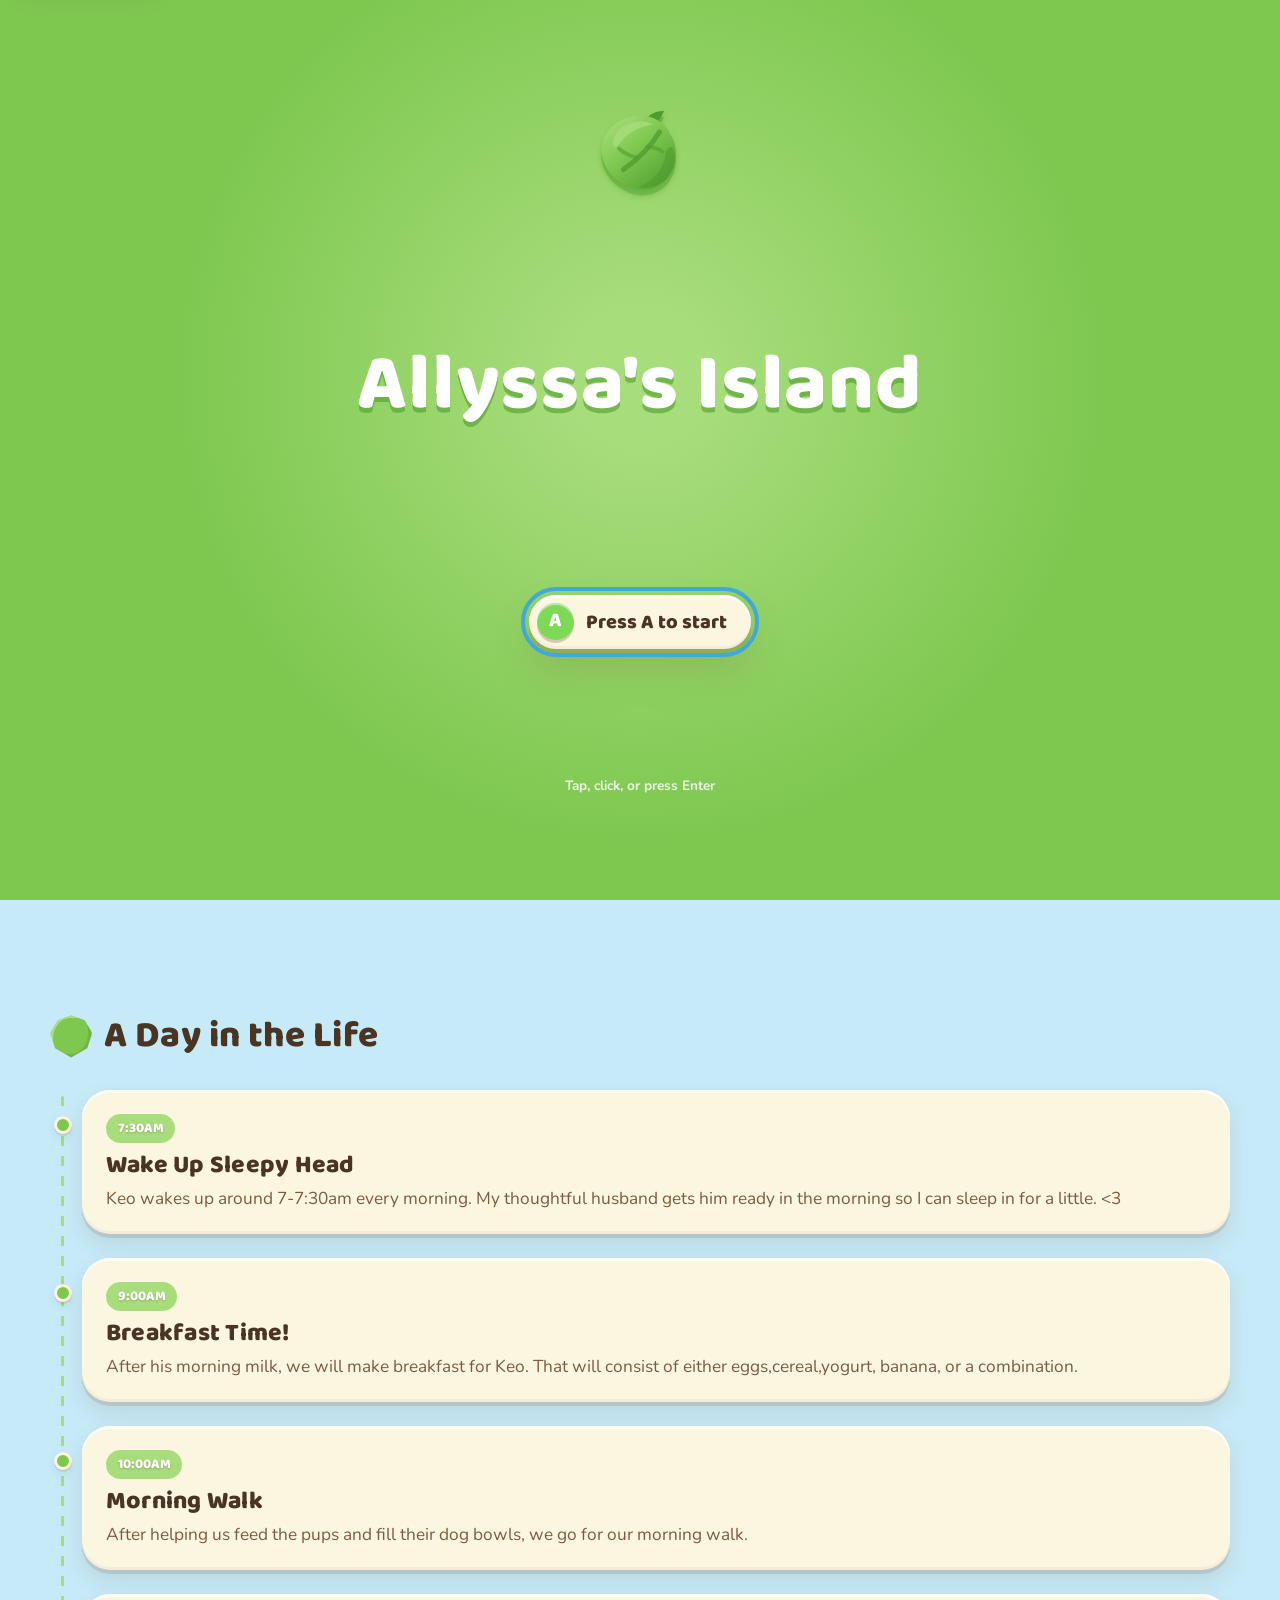
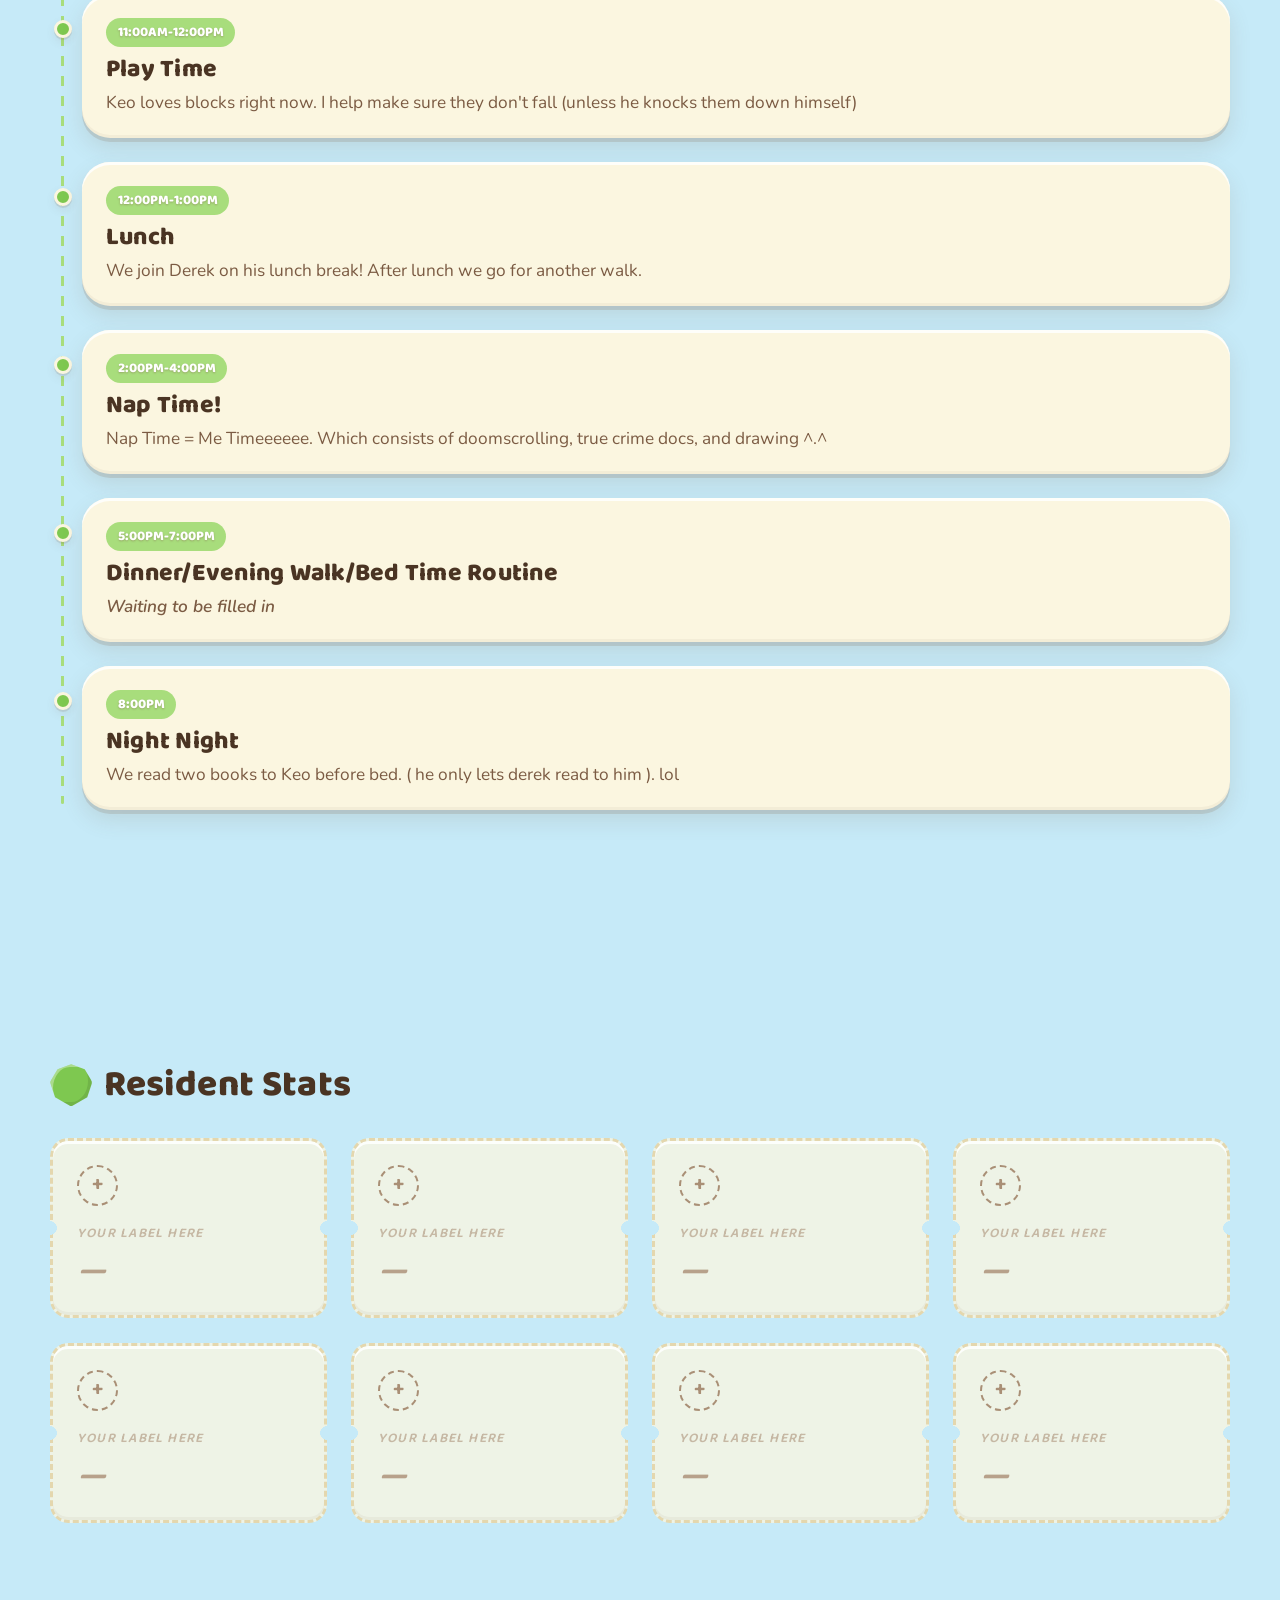
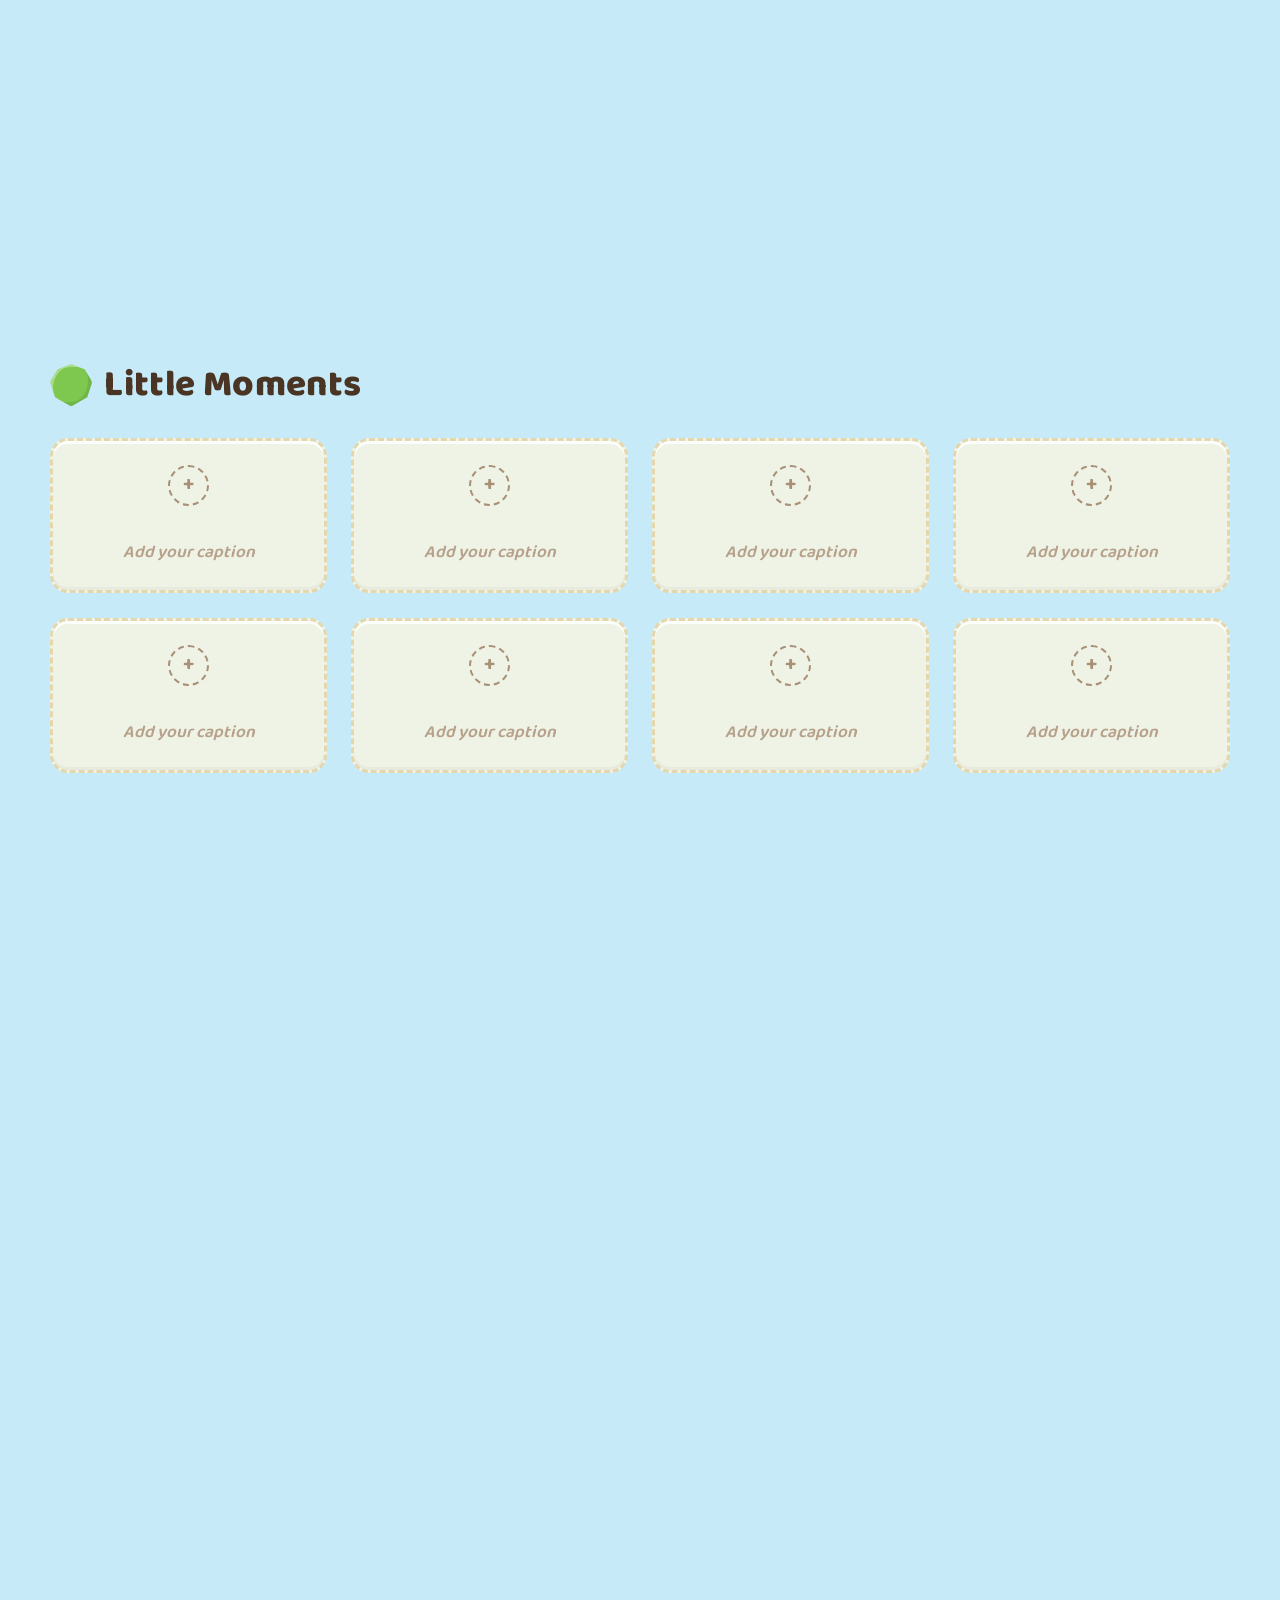
==== commit 72820901: "feat(mail): bob-in plane flight, collapsible nav, faded chrome Replace loop path with side entry, ge" ====
--- a/index.html
+++ b/index.html
@@ -13,8 +13,8 @@
 
 <link rel="icon" href="assets/leaf.svg" type="image/svg+xml">
 <link rel="stylesheet" href="assets/tokens.css">
-<link rel="stylesheet" href="assets/base.css">
-<link rel="stylesheet" href="assets/site.css">
+<link rel="stylesheet" href="assets/base.css?v=mail10">
+<link rel="stylesheet" href="assets/site.css?v=mail10">
 </head>
 <body>
 
@@ -39,6 +39,22 @@
   </button>
   <p class="start-gate__hint" data-content="ui.startHint"></p>
 </div>
+
+<!-- ============ collapsible scene nav (bottom-left) ============ -->
+<nav class="presentation-nav" id="presentation-nav" hidden aria-label="Scene navigation">
+  <button type="button" class="presentation-nav__toggle" aria-expanded="false" aria-controls="presentation-nav-panel">
+    <img class="presentation-nav__leaf" src="assets/leaf.svg" alt="" width="22" height="22" aria-hidden="true">
+    <span class="presentation-nav__chip-num" aria-hidden="true">01</span>
+    <span class="presentation-nav__toggle-sr ac-sr">Open scene menu</span>
+  </button>
+  <div class="presentation-nav__panel" id="presentation-nav-panel" hidden>
+    <button type="button" class="presentation-nav__back" disabled>
+      <span class="ac-key ac-key--b" aria-hidden="true">B</span>
+      <span>Back</span>
+    </button>
+    <ul class="presentation-nav__list" role="list"></ul>
+  </div>
+</nav>
 
 <!-- ============ presentation controls ============ -->
 <div class="site-controls" hidden>
@@ -72,6 +88,20 @@
   </div>
 </div>
 
+<!-- Mail interrupt: paper plane flies in after Saving; click opens announcement -->
+<div class="mail-interrupt" id="mail-interrupt" hidden aria-hidden="true">
+  <svg class="mail-interrupt__path-def" aria-hidden="true" viewBox="0 0 100 100" preserveAspectRatio="none" focusable="false">
+    <path id="mail-flight-path" fill="none" d="M 122.00 52.00 C 120.33 51.00, 115.33 45.00, 112.00 46.00 C 108.67 47.00, 105.33 58.33, 102.00 58.00 C 98.67 57.67, 95.33 44.33, 92.00 44.00 C 88.67 43.67, 85.33 55.67, 82.00 56.00 C 78.67 56.33, 75.00 46.33, 72.00 46.00 C 69.00 45.67, 66.33 53.33, 64.00 54.00 C 61.67 54.67, 59.67 50.58, 58.00 50.00 C 56.33 49.42, 55.08 50.50, 54.00 50.50 C 52.92 50.50, 52.17 50.08, 51.50 50.00 C 50.83 49.92, 50.25 50.00, 50.00 50.00"/>
+  </svg>
+  <button type="button" class="mail-interrupt__plane" data-mail-open aria-label="Open island news">
+    <span class="mail-interrupt__craft" aria-hidden="true">
+      <!-- Nose +x (right). Leftward flight = scaleX(-1) so shaded top stays up (no 180° roll). -->
+      <img class="mail-interrupt__img" src="assets/paper-plane.png" alt="" width="160" height="86" draggable="false">
+    </span>
+  </button>
+  <p class="mail-interrupt__hint" data-mail-hint hidden>Tap the letter!</p>
+</div>
+
 <main id="main">
 
   <!-- ---------- 01 · opening ---------- -->
@@ -102,7 +132,7 @@
 
 <script src="assets/content.js"></script>
 <script src="assets/sections.js"></script>
-<script src="assets/audio.js?v=talk11"></script>
-<script src="assets/app.js?v=talk11"></script>
+<script src="assets/audio.js?v=mail10"></script>
+<script src="assets/app.js?v=mail10"></script>
 </body>
-</html>+</html>
--- a/assets/site.css
+++ b/assets/site.css
@@ -238,8 +238,7 @@
 
 /* ---------- Persistent presentation controls ---------- */
 
-.site-controls,
-.presentation-nav {
+.site-controls {
   position: fixed;
   right: var(--sp-4);
   bottom: var(--sp-4);
@@ -254,8 +253,188 @@
   box-shadow: var(--sh-2);
 }
 
+/* Collapsible scene nav — bottom-left, cozy ACNH chip */
+.presentation-nav {
+  position: fixed;
+  left: var(--sp-4);
+  bottom: var(--sp-4);
+  z-index: var(--z-overlay);
+  display: flex;
+  flex-direction: column;
+  align-items: flex-start;
+  gap: var(--sp-2);
+  max-width: min(16rem, calc(100vw - (2 * var(--sp-4))));
+}
+
+.presentation-nav__toggle {
+  display: inline-flex;
+  align-items: center;
+  gap: var(--sp-2);
+  min-width: 44px;
+  min-height: 44px;
+  padding: var(--sp-2) var(--sp-3);
+  border: 2px solid var(--ac-cream-edge);
+  border-radius: var(--r-pill);
+  background: var(--ac-cream);
+  color: var(--ac-ink-strong);
+  box-shadow: var(--sh-1);
+  font-family: var(--ac-font-ui);
+  font-size: var(--ac-fs-small);
+  font-weight: 800;
+  letter-spacing: .06em;
+  cursor: pointer;
+  transition: transform var(--t-fast) var(--ease-bounce),
+              box-shadow var(--t-fast) var(--ease-soft);
+}
+
+.presentation-nav__toggle:hover,
+.presentation-nav__toggle:focus-visible {
+  transform: translateY(-2px);
+  box-shadow: var(--sh-2);
+}
+
+.presentation-nav.is-open .presentation-nav__toggle {
+  background: var(--ac-chip);
+  border-color: color-mix(in srgb, var(--ac-leaf-deep) 35%, var(--ac-cream-edge));
+}
+
+.presentation-nav__leaf {
+  flex-shrink: 0;
+  width: 22px;
+  height: 22px;
+}
+
+.presentation-nav__chip-num {
+  min-width: 1.6ch;
+  text-align: center;
+}
+
+.presentation-nav__panel {
+  display: flex;
+  flex-direction: column;
+  gap: var(--sp-2);
+  width: min(100%, 14rem);
+  padding: var(--sp-3);
+  border: 2px solid var(--ac-wood);
+  border-radius: var(--r-md);
+  background: var(--ac-cream);
+  box-shadow: var(--sh-2);
+}
+
+.presentation-nav__panel[hidden] {
+  display: none !important;
+}
+
+.presentation-nav__back {
+  display: inline-flex;
+  align-items: center;
+  justify-content: center;
+  gap: var(--sp-2);
+  width: 100%;
+  min-height: 44px;
+  padding: var(--sp-2) var(--sp-3);
+  border: 0;
+  border-radius: var(--r-pill);
+  background: var(--ac-cream-deep);
+  color: var(--ac-ink-strong);
+  box-shadow: var(--sh-1);
+  font-family: var(--ac-font-ui);
+  font-size: var(--ac-fs-small);
+  font-weight: 800;
+  cursor: pointer;
+  transition: transform var(--t-fast) var(--ease-bounce),
+              opacity var(--t-fast) var(--ease-soft);
+}
+
+.presentation-nav__back:hover:not(:disabled),
+.presentation-nav__back:focus-visible:not(:disabled) {
+  transform: translateY(-1px);
+}
+
+.presentation-nav__back:disabled {
+  opacity: .38;
+  cursor: not-allowed;
+  box-shadow: none;
+}
+
+.presentation-nav__list {
+  display: flex;
+  flex-direction: column;
+  gap: var(--sp-1);
+  margin: 0;
+  padding: 0;
+  list-style: none;
+}
+
+.presentation-nav__item {
+  display: block;
+  width: 100%;
+  min-height: 44px;
+  padding: var(--sp-2) var(--sp-3);
+  border: 2px solid transparent;
+  border-radius: var(--r-sm);
+  background: transparent;
+  color: var(--ac-ink);
+  font-family: var(--ac-font-ui);
+  font-size: var(--ac-fs-small);
+  font-weight: 700;
+  text-align: left;
+  cursor: pointer;
+  transition: background var(--t-fast) var(--ease-soft),
+              border-color var(--t-fast) var(--ease-soft),
+              color var(--t-fast) var(--ease-soft);
+}
+
+.presentation-nav__item:hover,
+.presentation-nav__item:focus-visible {
+  background: var(--ac-cream-deep);
+  border-color: var(--ac-cream-edge);
+}
+
+.presentation-nav__item.is-current {
+  background: color-mix(in srgb, var(--ac-leaf) 22%, var(--ac-cream));
+  border-color: color-mix(in srgb, var(--ac-leaf-deep) 45%, var(--ac-cream-edge));
+  color: var(--ac-ink-strong);
+  font-weight: 800;
+}
+
+.presentation-nav__item.is-current::before {
+  content: '';
+  display: inline-block;
+  width: .55rem;
+  height: .55rem;
+  margin-right: var(--sp-2);
+  border-radius: 50%;
+  background: var(--ac-leaf-deep);
+  vertical-align: middle;
+}
+
+body.is-started .presentation-nav__toggle {
+  background: color-mix(in srgb, var(--ac-cream) 92%, transparent);
+  opacity: .28;
+  transition: opacity 0.35s var(--ease-soft),
+              transform var(--t-fast) var(--ease-bounce),
+              box-shadow var(--t-fast) var(--ease-soft),
+              background var(--t-fast) var(--ease-soft);
+}
+
+body.is-started .presentation-nav:hover .presentation-nav__toggle,
+body.is-started .presentation-nav:focus-within .presentation-nav__toggle,
+body.is-started .presentation-nav.is-open .presentation-nav__toggle {
+  opacity: 1;
+}
+
+body.is-started .site-controls {
+  opacity: .28;
+  transition: opacity 0.35s var(--ease-soft);
+}
+
+body.is-started .site-controls:hover,
+body.is-started .site-controls:focus-within {
+  opacity: 1;
+}
+
 .site-controls button,
-.presentation-nav button,
 .sound-toggle {
   min-width: 44px;
   min-height: 44px;
@@ -271,7 +450,6 @@
 }
 
 .site-controls button:hover,
-.presentation-nav button:hover,
 .sound-toggle:hover {
   transform: translateY(-2px);
 }
@@ -762,8 +940,7 @@
     margin-top: 0;
   }
 
-  .site-controls,
-  .presentation-nav {
+  .site-controls {
     right: 50%;
     transform: translateX(50%);
   }
@@ -806,8 +983,13 @@
     transform: none;
   }
 
-  .site-controls,
+  .site-controls {
+    bottom: var(--sp-2);
+    max-width: calc(100vw - (2 * var(--sp-2)));
+  }
+
   .presentation-nav {
+    left: var(--sp-2);
     bottom: var(--sp-2);
     max-width: calc(100vw - (2 * var(--sp-2)));
   }
@@ -819,10 +1001,14 @@
     width: calc(100% - (2 * var(--sp-4)));
   }
 
-  .site-controls,
-  .presentation-nav {
+  .site-controls {
     gap: var(--sp-1);
     padding: var(--sp-1);
+  }
+
+  .presentation-nav__toggle {
+    padding: var(--sp-2);
+    gap: var(--sp-1);
   }
 
   .section-progress,
@@ -866,7 +1052,9 @@
   .start-gate__button,
   .start-overlay__button,
   .site-controls button:hover,
-  .presentation-nav button:hover,
+  .presentation-nav__toggle:hover,
+  .presentation-nav__back:hover,
+  .presentation-nav__item:hover,
   .sound-toggle:hover,
   .js .reveal-on-scroll,
   .reveal-letter,
@@ -1635,14 +1823,14 @@
   transform: translateY(-1px);
 }
 
-/* Quieter presentation chrome — sits in the scene, doesn't fight it */
+/* Quieter presentation chrome — faded until hover */
 body.is-started .site-controls {
   background: color-mix(in srgb, var(--ac-cream) 55%, transparent);
   box-shadow: var(--sh-1);
   border: 2px solid color-mix(in srgb, var(--ac-cream-edge) 55%, transparent);
   backdrop-filter: blur(6px);
-  opacity: .78;
-  transition: opacity var(--t-fast) var(--ease-soft),
+  opacity: .28;
+  transition: opacity 0.35s var(--ease-soft),
               top var(--t-mid) var(--ease-soft),
               bottom var(--t-mid) var(--ease-soft);
 }
@@ -1666,6 +1854,117 @@
   box-shadow: none;
   color: var(--ac-ink);
   opacity: .85;
+}
+
+/* ---------- Mail interrupt (paper plane after Saving) ---------- */
+.mail-interrupt {
+  position: fixed;
+  inset: 0;
+  z-index: calc(var(--z-modal) + 2);
+  display: grid;
+  place-items: center;
+  pointer-events: none;
+  background: color-mix(in srgb, var(--ac-grass) 55%, transparent);
+}
+.mail-interrupt[hidden] { display: none !important; }
+.mail-interrupt.is-on {
+  pointer-events: auto;
+}
+.mail-interrupt__path-def {
+  position: absolute;
+  inset: 0;
+  width: 100%;
+  height: 100%;
+  overflow: visible;
+  pointer-events: none;
+  visibility: hidden;
+}
+.mail-interrupt__plane {
+  position: absolute;
+  left: 0;
+  top: 0;
+  width: clamp(120px, 22vw, 180px);
+  height: clamp(65px, 12vw, 97px);
+  padding: 0;
+  margin: 0;
+  border: 0;
+  background: transparent;
+  cursor: pointer;
+  filter: drop-shadow(0 12px 16px rgba(74, 107, 58, 0.28));
+  pointer-events: none; /* until landed */
+  -webkit-tap-highlight-color: transparent;
+  transform: translate(-50%, -50%);
+  will-change: left, top, transform, opacity;
+}
+.mail-interrupt__craft {
+  display: block;
+  width: 100%;
+  height: 100%;
+  transform-origin: 50% 50%;
+}
+.mail-interrupt__img {
+  display: block;
+  width: 100%;
+  height: 100%;
+  object-fit: contain;
+  pointer-events: none;
+  user-select: none;
+  -webkit-user-drag: none;
+}
+.mail-interrupt.is-on.is-landed .mail-interrupt__plane {
+  left: 50%;
+  top: 50%;
+  /* Face left, right-side up, slight nose-up — JS transform usually overrides */
+  transform: translate(-50%, -50%) scaleX(-1) rotate(-6deg);
+  pointer-events: auto;
+  opacity: 1;
+}
+.mail-interrupt.is-on.is-landed .mail-interrupt__craft {
+  animation: mail-bob 2.4s ease-in-out infinite;
+}
+.mail-interrupt.is-on:not(.is-landed) .mail-interrupt__plane {
+  opacity: 0;
+}
+.mail-interrupt__hint {
+  position: absolute;
+  left: 50%;
+  top: calc(50% + clamp(48px, 10vw, 72px));
+  transform: translateX(-50%);
+  margin: 0;
+  padding: 0.45em 1.1em;
+  border-radius: var(--r-pill);
+  background: var(--ac-cream);
+  color: var(--ac-ink);
+  font-family: var(--ac-font-ui);
+  font-weight: 800;
+  font-size: clamp(0.9rem, 2vw, 1.05rem);
+  box-shadow: var(--sh-2);
+  opacity: 0;
+  pointer-events: none;
+  white-space: nowrap;
+}
+.mail-interrupt.is-landed .mail-interrupt__hint {
+  opacity: 1;
+  transition: opacity 0.5s ease;
+}
+.mail-interrupt__plane:focus-visible {
+  outline: 3px solid var(--ac-leaf);
+  outline-offset: 8px;
+  border-radius: 50%;
+}
+.mail-interrupt.is-landed .mail-interrupt__plane:hover .mail-interrupt__craft,
+.mail-interrupt.is-landed .mail-interrupt__plane:focus-visible .mail-interrupt__craft {
+  transform: scale(1.06);
+  transition: transform 0.28s ease;
+}
+
+@keyframes mail-bob {
+  0%, 100% {
+    transform: translateY(0);
+  }
+  50% {
+    transform: translateY(-6px);
+  }
 }
 
 @media (prefers-reduced-motion: reduce) {
@@ -1678,5 +1977,16 @@
     animation: none !important;
   }
   .scene-wipe__leaf { animation: none !important; }
-}
-
+  .mail-interrupt.is-on:not(.is-landed) .mail-interrupt__plane,
+  .mail-interrupt.is-on.is-landed .mail-interrupt__plane {
+    left: 50%;
+    top: 50%;
+    transform: translate(-50%, -50%) rotate(-12deg);
+    opacity: 1;
+  }
+  .mail-interrupt.is-on .mail-interrupt__craft {
+    animation: none !important;
+    transform: none;
+  }
+}
+
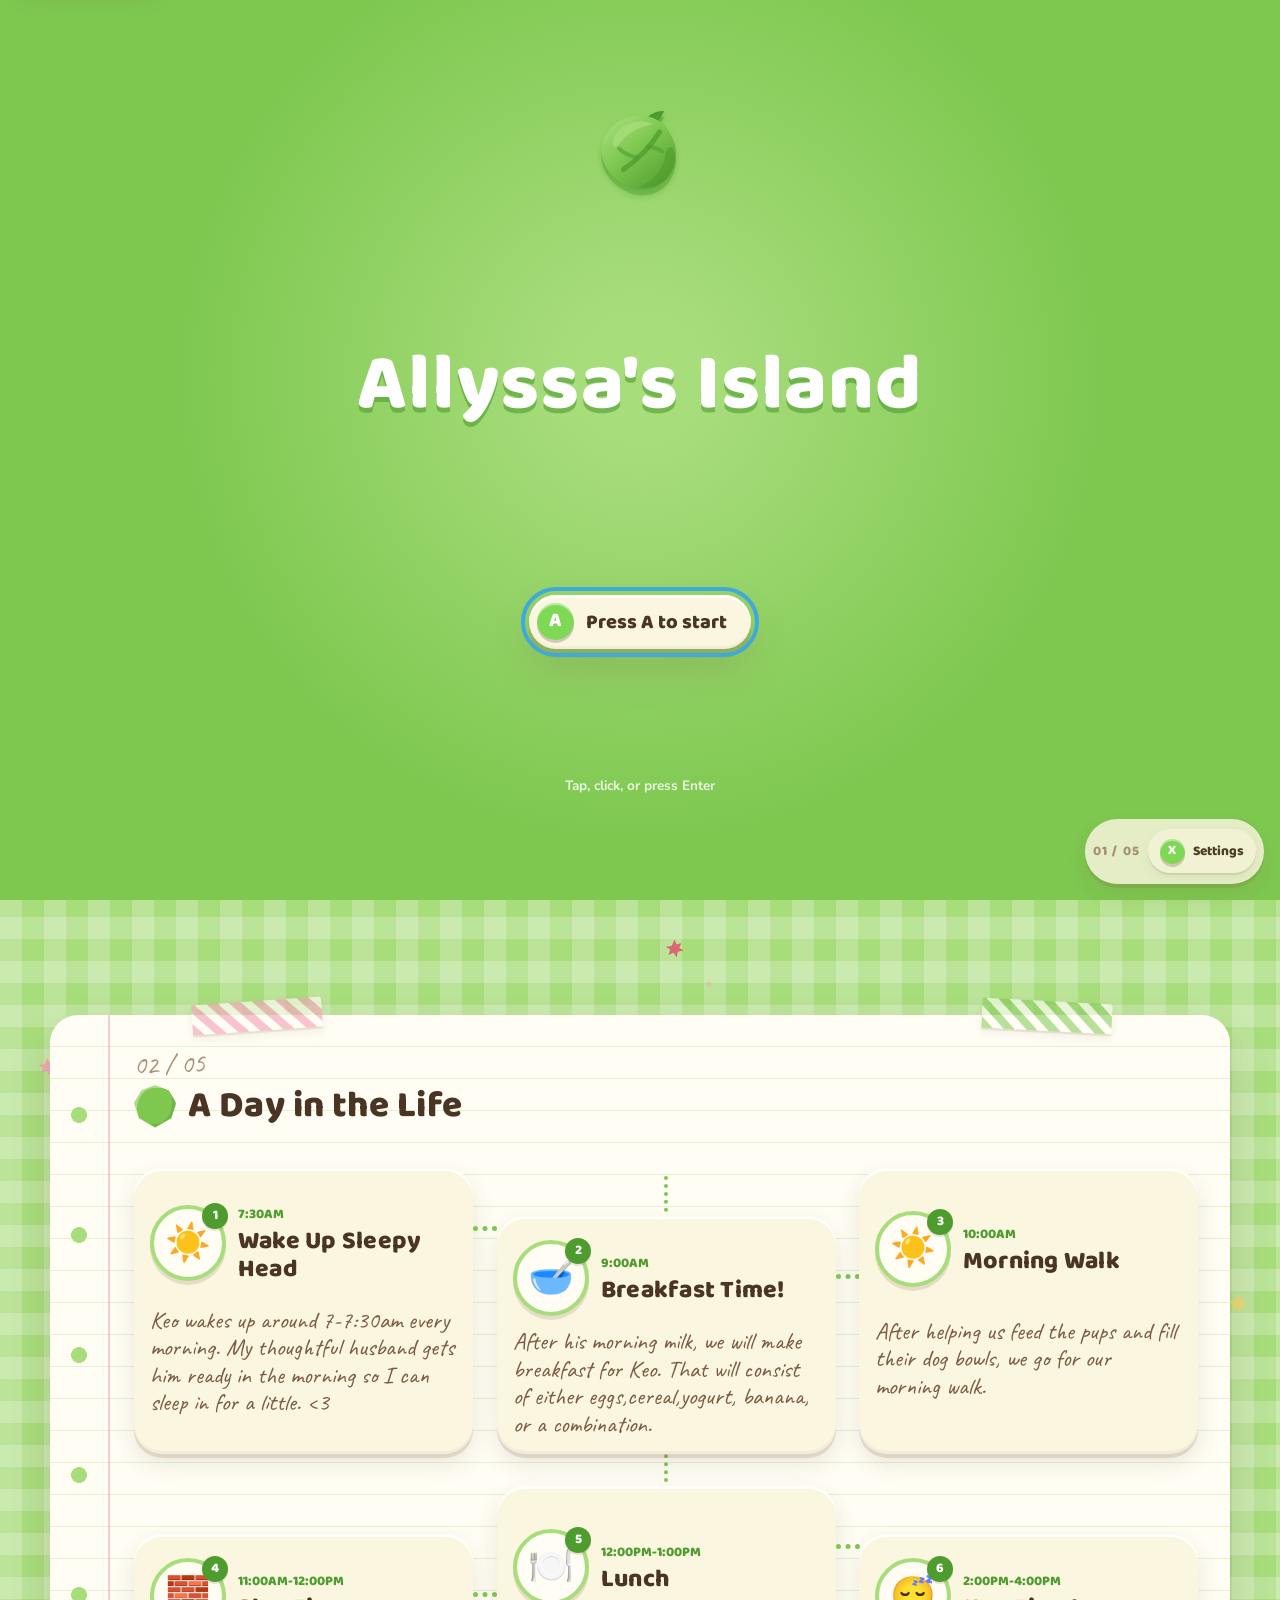
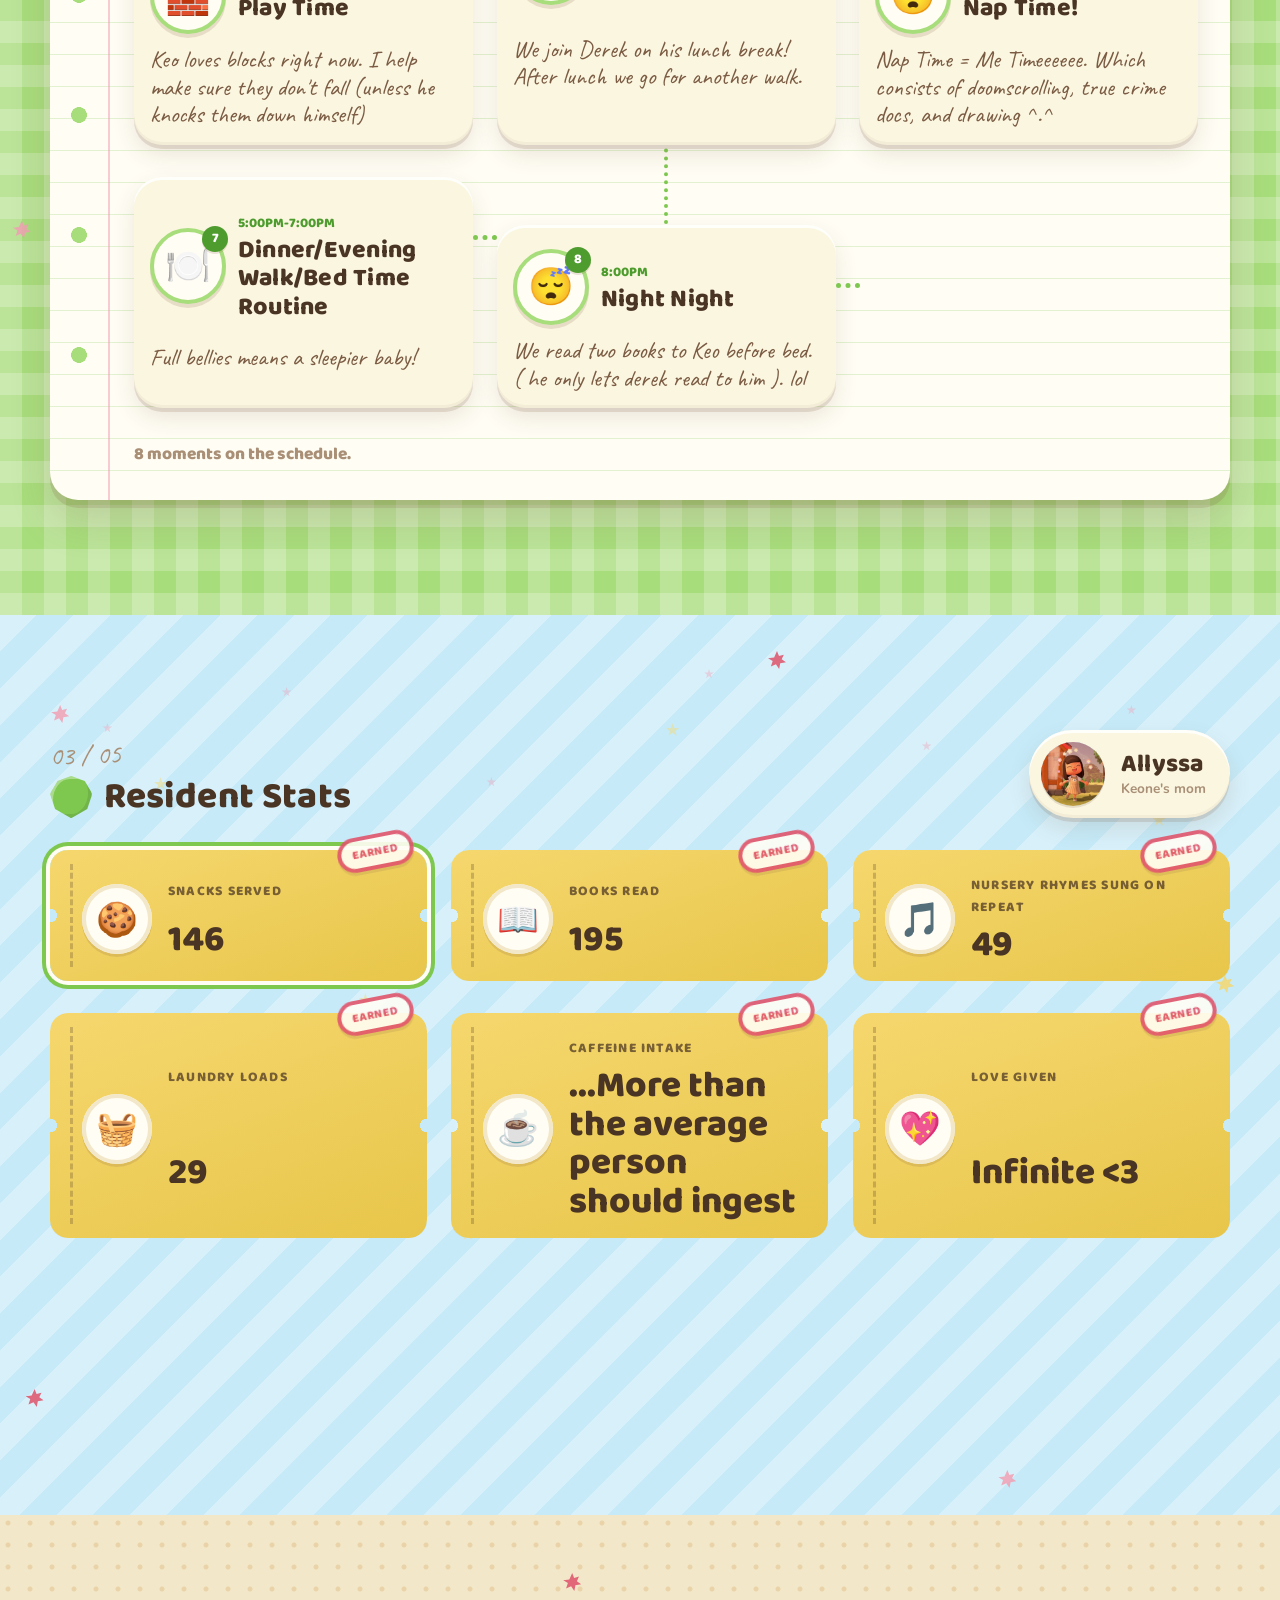
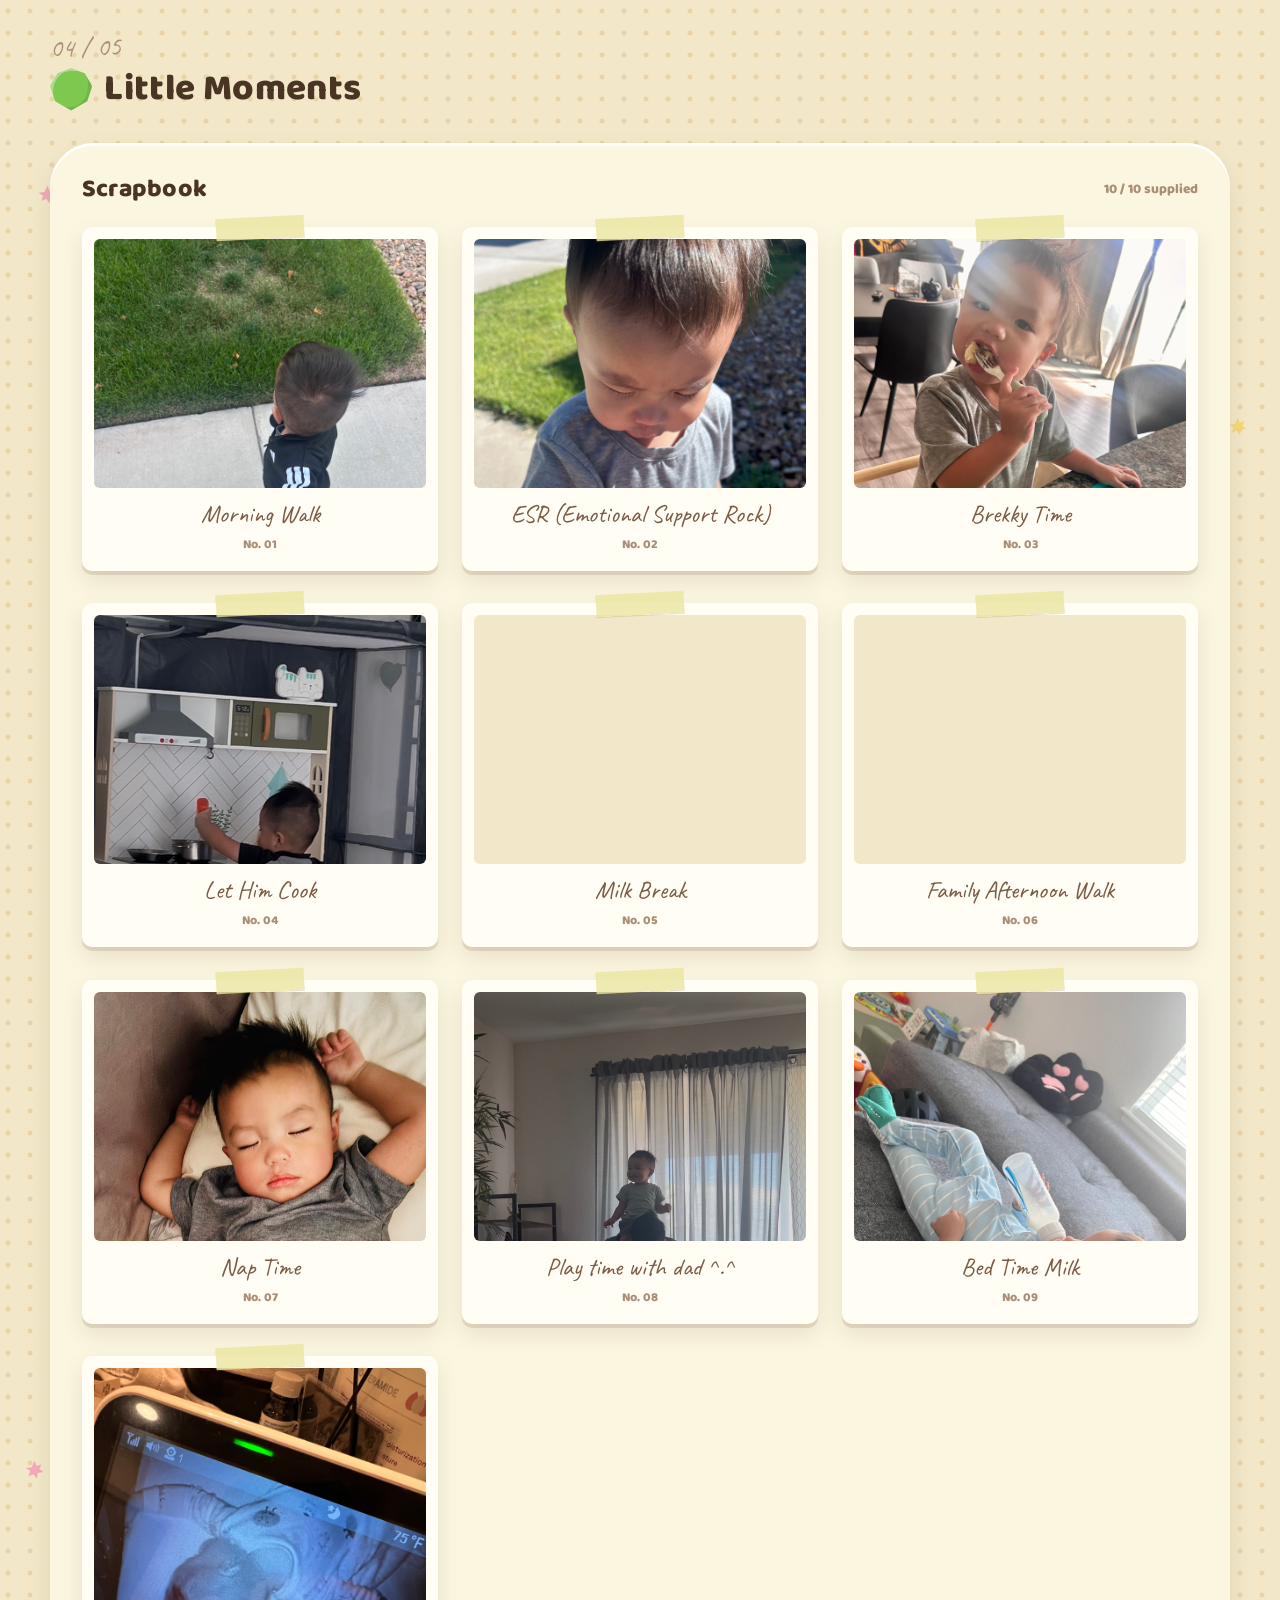
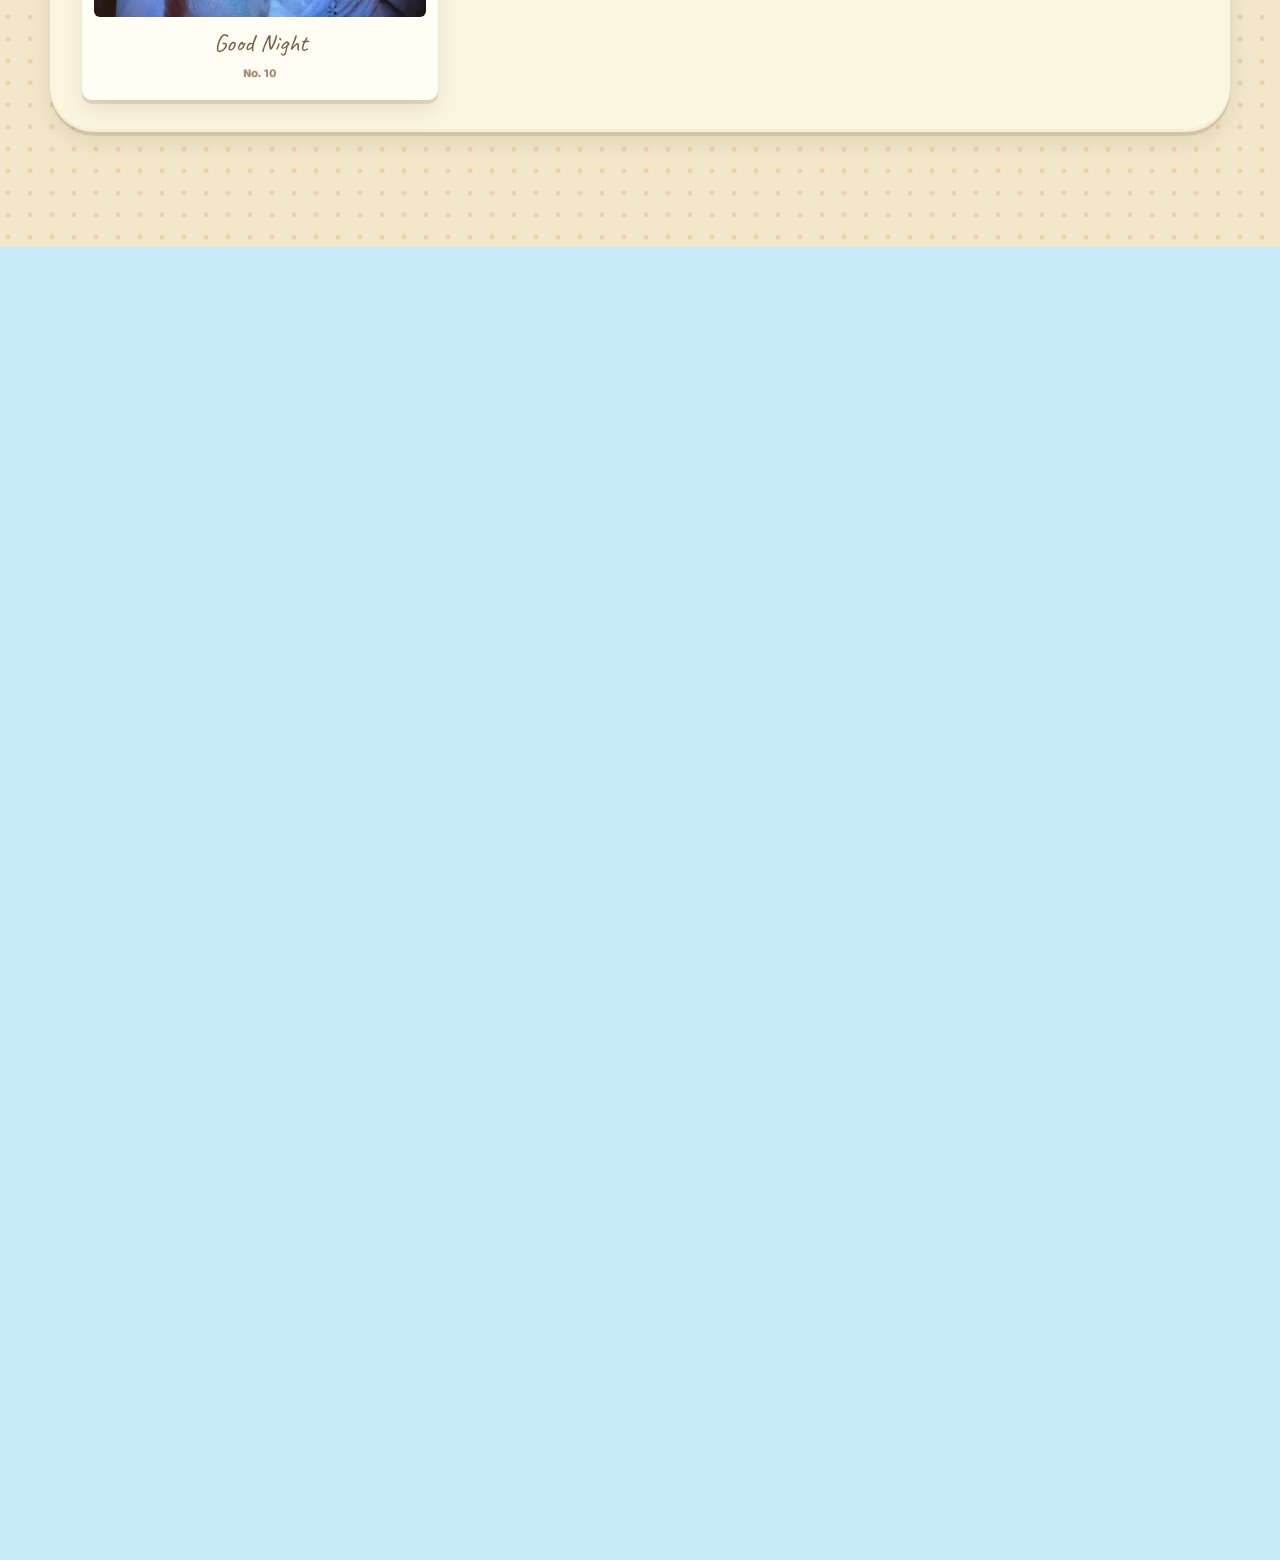
==== commit e332ff9d: "feat(island): polish reveal audio UI and sync CMS content Ship looping BGM, channel settings, full-b" ====
--- a/index.html
+++ b/index.html
@@ -13,8 +13,8 @@
 
 <link rel="icon" href="assets/leaf.svg" type="image/svg+xml">
 <link rel="stylesheet" href="assets/tokens.css">
-<link rel="stylesheet" href="assets/base.css?v=mail10">
-<link rel="stylesheet" href="assets/site.css?v=mail10">
+<link rel="stylesheet" href="assets/base.css?v=scene9">
+<link rel="stylesheet" href="assets/site.css?v=scene13">
 </head>
 <body>
 
@@ -56,13 +56,31 @@
   </div>
 </nav>
 
-<!-- ============ presentation controls ============ -->
+<!-- ============ presentation controls (bottom-right settings) ============ -->
 <div class="site-controls" hidden>
   <p class="section-progress" aria-label="Scene"><span>01</span> / 05</p>
-  <button class="sound-toggle" type="button" aria-pressed="false" aria-label="Sound off">
-    <span class="ac-key ac-key--x" aria-hidden="true">X</span>
-    <span class="sound-toggle__label" data-content="ui.soundOff">Sound off</span>
-  </button>
+  <div class="audio-settings">
+    <button class="audio-settings__toggle" type="button" aria-expanded="false" aria-controls="audio-settings-panel" aria-label="Audio settings">
+      <span class="ac-key ac-key--x" aria-hidden="true">X</span>
+      <span class="audio-settings__toggle-label">Settings</span>
+    </button>
+    <div class="audio-settings__panel" id="audio-settings-panel" hidden>
+      <p class="audio-settings__title">Audio</p>
+      <label class="audio-settings__row">
+        <input type="checkbox" data-audio-channel="music" checked>
+        <span>Music</span>
+      </label>
+      <label class="audio-settings__row">
+        <input type="checkbox" data-audio-channel="dialogue" checked>
+        <span>Dialogue</span>
+      </label>
+      <label class="audio-settings__row">
+        <input type="checkbox" data-audio-channel="sfx" checked>
+        <span>Sound effects</span>
+      </label>
+      <button type="button" class="audio-settings__mute-all" data-audio-mute-all>Mute all</button>
+    </div>
+  </div>
   <a class="edit-link" data-edit-link hidden></a>
 </div>
 
@@ -79,12 +97,37 @@
     <div class="surprise-popup__confetti" data-surprise-confetti aria-hidden="true"></div>
     <div class="surprise-popup__body" data-surprise-body></div>
     <div class="surprise-popup__footer">
-      <p class="surprise-popup__progress" data-surprise-progress aria-live="polite">1 / 4</p>
+      <button type="button" class="ac-btn surprise-popup__back" data-surprise-back>
+        <span class="ac-key" aria-hidden="true">B</span>
+        <span data-surprise-back-label>Back</span>
+      </button>
+      <p class="surprise-popup__progress" data-surprise-progress aria-live="polite">1 / 3</p>
       <button type="button" class="ac-btn surprise-popup__next" data-surprise-next>
         <span class="ac-key ac-key--a" aria-hidden="true">A</span>
         <span data-surprise-next-label>Next</span>
       </button>
     </div>
+  </div>
+</div>
+
+<!-- Scrapbook photo lightbox -->
+<div class="photo-viewer" id="photo-viewer" hidden aria-hidden="true" role="dialog" aria-modal="true" aria-labelledby="photo-viewer-title">
+  <div class="photo-viewer__scrim" data-photo-close></div>
+  <div class="photo-viewer__panel">
+    <button type="button" class="photo-viewer__close" data-photo-close aria-label="Close photo">✕</button>
+    <button type="button" class="photo-viewer__nav photo-viewer__nav--prev" data-photo-prev aria-label="Previous photo">
+      <span class="ac-key" aria-hidden="true">◀</span>
+    </button>
+    <figure class="photo-viewer__figure">
+      <img class="photo-viewer__img" data-photo-img alt="" decoding="async">
+      <figcaption>
+        <h3 class="photo-viewer__title" id="photo-viewer-title" data-photo-title></h3>
+        <p class="photo-viewer__count" data-photo-count aria-live="polite"></p>
+      </figcaption>
+    </figure>
+    <button type="button" class="photo-viewer__nav photo-viewer__nav--next" data-photo-next aria-label="Next photo">
+      <span class="ac-key" aria-hidden="true">▶</span>
+    </button>
   </div>
 </div>
 
@@ -131,8 +174,8 @@
 </main>
 
 <script src="assets/content.js"></script>
-<script src="assets/sections.js"></script>
-<script src="assets/audio.js?v=mail10"></script>
-<script src="assets/app.js?v=mail10"></script>
+<script src="assets/sections.js?v=scene13"></script>
+<script src="assets/audio.js?v=audio10"></script>
+<script src="assets/app.js?v=scene17"></script>
 </body>
 </html>
--- a/assets/site.css
+++ b/assets/site.css
@@ -866,6 +866,17 @@
   animation: site-reveal var(--t-slow) var(--ease-bounce) both;
 }
 
+/* Presentation deck: inactive scenes stay parked; active scene owns enter motion */
+body.is-started .scene:not(.is-active) .reveal-on-scroll {
+  opacity: 0;
+  transform: translateY(var(--sp-4)) scale(.98);
+  animation: none !important;
+}
+
+body.is-started .scene.is-active .reveal-on-scroll {
+  opacity: 1;
+}
+
 @keyframes site-reveal {
   from { opacity: 0; transform: translateY(var(--sp-4)) scale(.98); }
   to { opacity: 1; transform: translateY(0) scale(1); }
@@ -1112,9 +1123,6 @@
 .ac-empty { opacity: .92; }
 .ac-empty .ac-tag--dashed { opacity: .9; }
 
-.ac-gallery__leaf,
-.ac-gallery__soon { }
-
 /* ---------- 01 opening ---------- */
 .opening__stage {
   position: absolute;
@@ -1142,12 +1150,6 @@
   object-fit: cover;
   object-position: center 22%;
   display: block;
-}
-.opening__bg {
-  position: absolute;
-  inset: 0;
-  background: url("office-bg.svg") center bottom / cover no-repeat;
-  z-index: 0;
 }
 .opening__wrap {
   position: relative;
@@ -1259,91 +1261,555 @@
   font-weight: 800;
 }
 
-/* ---------- 02 daily life ---------- */
-.ac-timeline {
+/* ---------- 02 daily life (stationery / schedule mockup) ---------- */
+.scene--daily {
+  background:
+    repeating-linear-gradient(0deg, color-mix(in srgb, var(--ac-white) 22%, transparent) 0 22px, transparent 22px 44px),
+    repeating-linear-gradient(90deg, color-mix(in srgb, var(--ac-white) 22%, transparent) 0 22px, transparent 22px 44px),
+    var(--ac-leaf-light);
+}
+
+.scene--daily > .ac-wrap { position: relative; z-index: var(--z-ui); }
+
+.sheet {
+  position: relative;
+  background:
+    linear-gradient(90deg, transparent 58px, color-mix(in srgb, var(--ac-pink) 55%, transparent) 58px 60px, transparent 60px),
+    repeating-linear-gradient(180deg, transparent 0 31px, color-mix(in srgb, var(--ac-leaf) 22%, transparent) 31px 32px),
+    var(--ac-paper);
+  border-radius: var(--r-lg);
+  box-shadow: var(--sh-3);
+  padding: var(--sp-6) var(--sp-6) var(--sp-6) calc(60px + var(--sp-5));
+}
+
+.sheet::before {
+  content: '';
+  position: absolute;
+  left: 20px; top: 40px; bottom: 40px; width: 18px;
+  background: radial-gradient(circle 8px at 9px 50%, var(--ac-leaf-light) 97%, transparent 100%) 0 0 / 18px 120px repeat-y;
+}
+
+.day__head {
+  display: grid;
+  grid-template-columns: minmax(0, 1fr) auto;
+  gap: var(--sp-5);
+  align-items: end;
+  margin-bottom: var(--sp-5);
+}
+
+.day__kicker {
+  font-family: var(--ac-font-hand);
+  font-size: 1.7rem;
+  color: var(--ac-ink-soft);
+  margin: 0 0 var(--sp-1);
+  display: inline-block;
+  transform: rotate(-2deg);
+}
+
+.day__sub { margin: var(--sp-2) 0 0; max-width: 58ch; }
+
+.day__note {
+  display: flex; align-items: center; gap: var(--sp-3);
+  background: var(--ac-cream);
+  border: 2px dashed var(--ac-leaf);
+  border-radius: var(--r-md);
+  padding: var(--sp-3) var(--sp-4);
+  max-width: 330px;
+  transform: rotate(1.5deg);
+  font-size: var(--ac-fs-small);
+}
+
+.day__note b { font-family: var(--ac-font-ui); color: var(--ac-leaf-deep); }
+.day__leafimg { width: 40px; height: 40px; flex: none; }
+
+.timeline {
   list-style: none;
   margin: 0;
-  padding: 0 0 0 var(--sp-6);
+  padding: var(--sp-4) 0 0;
   position: relative;
-}
-.ac-timeline::before {
+  display: grid;
+  grid-template-columns: repeat(3, minmax(0, 1fr));
+  gap: var(--sp-6) var(--sp-5);
+  counter-reset: stop;
+}
+
+.moment:not(:nth-child(3n))::before {
   content: '';
   position: absolute;
-  left: 11px; top: 6px; bottom: 6px;
-  width: 3px;
-  border-radius: 3px;
-  background: repeating-linear-gradient(
-    to bottom, var(--ac-leaf-light) 0 10px, transparent 10px 20px);
-}
-.ac-timeline__item { position: relative; margin-bottom: var(--sp-5); }
-.ac-timeline__dot {
-  position: absolute;
-  left: calc(-1 * var(--sp-6) + 4px);
-  top: 26px;
-  width: 18px; height: 18px;
+  left: 100%; top: 58px;
+  width: var(--sp-5);
+  border-top: 5px dotted var(--ac-leaf);
+}
+
+.moment {
+  position: relative;
+  z-index: 1;
+  counter-increment: stop;
+  display: grid;
+  gap: var(--sp-3);
+  padding: var(--sp-5) var(--sp-4) var(--sp-4);
+  transition: transform var(--t-mid) var(--ease-bounce);
+}
+
+.moment:nth-child(odd)  { transform: rotate(-.8deg); }
+.moment:nth-child(even) { transform: rotate(.8deg); }
+.moment:hover { transform: translateY(-4px) rotate(0); }
+
+.moment__top { display: flex; align-items: center; gap: var(--sp-3); }
+
+.moment__icon {
+  flex: none;
+  width: 76px; aspect-ratio: 1;
+  display: grid; place-items: center;
   border-radius: 50%;
-  background: var(--ac-leaf);
-  border: 3px solid var(--ac-cream);
-  box-shadow: var(--sh-1);
-}
-.ac-timeline__card { display: flex; flex-direction: column; gap: var(--sp-2); }
-.ac-timeline__time { align-self: flex-start; }
-.ac-timeline__title { margin: 0; font-size: var(--ac-fs-h3); }
-.ac-timeline__detail { margin: 0; color: var(--ac-ink); }
-
-/* ---------- 03 stats ---------- */
-.ac-stats {
-  display: grid;
-  grid-template-columns: repeat(auto-fit, minmax(min(230px, 100%), 1fr));
+  background: var(--ac-paper);
+  border: 4px solid var(--ac-leaf-light);
+  box-shadow: 0 4px 0 color-mix(in srgb, var(--ac-ink) 16%, transparent);
+  font-family: 'Apple Color Emoji', 'Segoe UI Emoji', 'Noto Color Emoji', sans-serif;
+  font-size: 2.3rem; line-height: 1;
+  position: relative;
+}
+
+.moment__icon::after {
+  content: counter(stop);
+  position: absolute;
+  right: -6px; top: -6px;
+  width: 26px; height: 26px;
+  display: grid; place-items: center;
+  border-radius: 50%;
+  background: var(--ac-leaf-deep);
+  color: var(--ac-white);
+  font-family: var(--ac-font-ui); font-weight: 800; font-size: .85rem;
+  box-shadow: 0 2px 0 color-mix(in srgb, var(--ac-ink) 16%, transparent);
+}
+
+.moment__time {
+  font-family: var(--ac-font-ui); font-weight: 800;
+  font-size: var(--ac-fs-small);
+  color: var(--ac-leaf-deep);
+  margin: 0;
+}
+
+.moment__time span {
+  display: inline-block;
+  margin-left: var(--sp-1);
+  font-size: .68rem;
+  letter-spacing: .08em;
+  text-transform: uppercase;
+  color: var(--ac-ink-soft);
+  border: 1.5px dashed var(--ac-ink-soft);
+  border-radius: var(--r-pill);
+  padding: 0 .55em;
+  vertical-align: .1em;
+}
+
+.moment__title { font-size: var(--ac-fs-h3); margin: 2px 0 0; }
+
+.moment__cap {
+  margin: 0;
+  font-family: var(--ac-font-hand);
+  font-size: 1.5rem;
+  line-height: 1.15;
+  color: var(--ac-ink);
+  white-space: pre-line;
+}
+
+.moment--now .moment__icon { border-color: var(--ac-gold); }
+
+.now-flag {
+  position: absolute;
+  top: -14px; right: var(--sp-4);
+  font-family: var(--ac-font-ui); font-weight: 800; font-size: .78rem;
+  background: var(--ac-pink-deep); color: var(--ac-white);
+  padding: .2em .8em .28em;
+  border-radius: var(--r-pill);
+  box-shadow: 0 3px 0 color-mix(in srgb, var(--ac-ink) 16%, transparent);
+}
+
+.day__foot {
+  display: flex; align-items: center; justify-content: space-between;
+  gap: var(--sp-4); flex-wrap: wrap;
+  margin-top: var(--sp-6);
+}
+
+.day__progress {
+  font-family: var(--ac-font-ui); font-weight: 800;
+  color: var(--ac-ink-soft);
+  margin: 0;
+}
+
+/* ---------- 03 stats (Nook Miles mockup) ---------- */
+.scene--stats {
+  background:
+    repeating-linear-gradient(135deg,
+      color-mix(in srgb, var(--ac-white) 30%, transparent) 0 26px,
+      transparent 26px 52px),
+    var(--ac-sky-light);
+}
+
+.scene--stats > .ac-wrap { position: relative; z-index: var(--z-ui); }
+
+.stats__head {
+  display: grid;
+  grid-template-columns: minmax(0, 1fr) auto;
   gap: var(--sp-5);
-}
-.ac-stats__ticket {
+  align-items: end;
+  margin-bottom: var(--sp-6);
+}
+
+.stats__kicker {
+  font-family: var(--ac-font-hand);
+  font-size: 1.7rem;
+  color: var(--ac-ink-soft);
+  margin: 0 0 var(--sp-1);
+  display: inline-block;
+  transform: rotate(-2deg);
+}
+
+.stats__sub { margin: var(--sp-2) 0 0; max-width: 56ch; }
+
+.passport {
+  display: flex; align-items: center; gap: var(--sp-4);
+  padding: var(--sp-3) var(--sp-5) var(--sp-3) var(--sp-3);
+  border-radius: var(--r-pill);
+}
+
+.passport__face {
+  width: 64px; height: 64px;
+  border-radius: 50%;
+  background: var(--ac-sky);
+  overflow: hidden;
+  flex: none;
+  box-shadow: inset 0 0 0 4px var(--ac-paper), 0 2px 0 color-mix(in srgb, var(--ac-ink) 16%, transparent);
+}
+
+.passport__face img { width: 100%; height: 100%; object-fit: cover; object-position: center 20%; }
+.passport__name { font-size: var(--ac-fs-h3); margin: 0; }
+.passport__role { margin: 0; font-size: var(--ac-fs-small); color: var(--ac-ink-soft); font-weight: 700; }
+
+.pending {
+  display: flex; align-items: center; gap: var(--sp-3);
+  flex-wrap: wrap;
+  margin: 0 0 var(--sp-6);
+  padding: var(--sp-3) var(--sp-5);
+  background: var(--ac-paper);
+  border: 3px dashed var(--ac-pink);
+  border-radius: var(--r-md);
+  font-weight: 700;
+}
+
+.pending strong { font-family: var(--ac-font-ui); color: var(--ac-pink-deep); }
+
+.tickets {
+  list-style: none;
+  margin: 0;
+  padding: 0;
+  display: grid;
+  grid-template-columns: repeat(3, minmax(0, 1fr));
+  gap: var(--sp-6) var(--sp-5);
+}
+
+.tickets > li { display: flex; min-width: 0; }
+
+.mile {
+  position: relative;
+  flex: 1;
+  width: 100%;
+  padding: 0;
+  border: 0;
+  border-radius: var(--r-md);
+  background: transparent;
+  text-align: left;
+  font: inherit;
+  color: inherit;
+  transition: transform var(--t-mid) var(--ease-bounce);
+}
+
+.mile__paper {
+  display: grid;
+  grid-template-columns: auto minmax(0, 1fr);
+  gap: var(--sp-2) var(--sp-4);
+  align-items: center;
+  height: 100%;
+  padding: var(--sp-5) var(--sp-5) var(--sp-4) var(--sp-6);
+}
+
+.tickets > li:nth-child(odd)  .mile { transform: rotate(-1deg); }
+.tickets > li:nth-child(even) .mile { transform: rotate(1deg); }
+.mile:hover { transform: translateY(-4px) rotate(0) !important; }
+
+.mile::before {
+  content: '';
+  position: absolute;
+  z-index: 1;
+  pointer-events: none;
+  left: 20px; top: 14px; bottom: 14px;
+  border-left: 3px dashed color-mix(in srgb, var(--ac-ink-strong) 25%, transparent);
+}
+
+.mile__icon {
+  grid-row: span 2;
+  width: 70px; aspect-ratio: 1;
+  display: grid; place-items: center;
+  border-radius: 50%;
+  background: var(--ac-paper);
+  box-shadow: 0 3px 0 color-mix(in srgb, var(--ac-ink) 16%, transparent),
+              inset 0 0 0 4px var(--ac-cream-deep);
+  font-family: 'Apple Color Emoji', 'Segoe UI Emoji', 'Noto Color Emoji', sans-serif;
+  font-size: 2.1rem; line-height: 1;
+}
+
+.mile .ac-ticket__label { display: block; }
+
+.mile .ac-ticket__value {
+  display: flex; align-items: baseline; gap: var(--sp-2);
+  flex-wrap: wrap;
+}
+
+.mile__dash { letter-spacing: .05em; }
+
+.mile__quip {
+  grid-column: 1 / -1;
+  margin: var(--sp-2) 0 0;
+  font-size: var(--ac-fs-small);
+  font-weight: 700;
+  color: var(--ac-ink);
+}
+
+.mile .ac-stamp {
+  position: absolute;
+  right: 14px; top: -16px;
+  z-index: 2;
+  font-size: .74rem;
+  background: var(--ac-paper);
+  box-shadow: 0 3px 0 color-mix(in srgb, var(--ac-ink) 16%, transparent);
+}
+
+.ac-stamp--pending {
+  color: var(--ac-nook-blue);
+  border-color: var(--ac-nook-blue);
+  border-style: dashed;
+  transform: rotate(8deg);
+}
+
+.stats__foot {
+  display: grid;
+  grid-template-columns: minmax(0, 1fr);
+  gap: var(--sp-5);
+  align-items: end;
+  margin-top: var(--sp-7);
+}
+
+.stats__foot .ac-box { margin-bottom: var(--sp-6); }
+.stats__foot .ac-box p { margin: 0; }
+
+/* ---------- 04 gallery (scrapbook mockup) ---------- */
+.scene--gallery {
+  background:
+    radial-gradient(circle at 8px 8px, color-mix(in srgb, var(--ac-wood-light) 35%, transparent) 2px, transparent 3px) 0 0 / 22px 22px,
+    var(--ac-cream-deep);
+}
+
+.scene--gallery > .ac-wrap { position: relative; z-index: var(--z-ui); }
+
+.gal__head {
+  display: grid;
+  grid-template-columns: minmax(0, 1fr) auto;
+  gap: var(--sp-5);
+  align-items: end;
+  margin-bottom: var(--sp-6);
+}
+
+.gal__kicker {
+  font-family: var(--ac-font-hand);
+  font-size: 1.7rem;
+  color: var(--ac-ink-soft);
+  margin: 0 0 var(--sp-1);
+  display: inline-block;
+  transform: rotate(-2deg);
+}
+
+.gal__sub { margin: var(--sp-2) 0 0; max-width: 56ch; }
+
+.gal__head .tabs { margin-top: 0; align-self: end; }
+.stats__head .passport { align-self: end; }
+
+.album {
+  padding: var(--sp-6);
+  border-radius: var(--r-xl);
+}
+
+.album__bar {
+  display: flex; justify-content: space-between; align-items: center;
+  gap: var(--sp-3); flex-wrap: wrap;
+  margin-bottom: var(--sp-5);
+}
+
+.album__title { font-size: var(--ac-fs-h3); margin: 0; }
+
+.album__count {
+  font-family: var(--ac-font-ui); font-weight: 800;
+  color: var(--ac-ink-soft); font-size: var(--ac-fs-small); margin: 0;
+}
+
+.frames {
+  list-style: none;
+  margin: 0;
+  padding: 0;
+  display: grid;
+  grid-template-columns: repeat(3, minmax(0, 1fr));
+  gap: var(--sp-6) var(--sp-5);
+}
+
+.frames > li { min-width: 0; }
+
+.frame {
+  position: relative;
   display: flex;
   flex-direction: column;
-  gap: var(--sp-2);
-  align-items: flex-start;
-}
-
-/* ---------- 04 gallery ---------- */
-.ac-gallery {
-  display: grid;
-  grid-template-columns: repeat(auto-fit, minmax(min(260px, 100%), 1fr));
-  gap: var(--sp-5);
-}
-.ac-gallery__item { display: flex; flex-direction: column; gap: var(--sp-3); margin: 0; }
-.ac-gallery__shot {
+  width: 100%;
+  margin: 0;
+  padding: var(--sp-3) var(--sp-3) var(--sp-4);
+  border: 0;
+  border-radius: var(--r-sm);
+  background: var(--ac-paper);
+  box-shadow: var(--sh-2);
+  font: inherit;
+  color: inherit;
+  text-align: center;
+  transition: transform var(--t-mid) var(--ease-bounce);
+}
+
+.frame__art {
   position: relative;
   aspect-ratio: 4 / 3;
-  border-radius: var(--r-md);
+  border-radius: 6px;
   overflow: hidden;
-  background: linear-gradient(180deg, var(--ac-sky-light), var(--ac-grass));
-}
-.ac-gallery__img { width: 100%; height: 100%; object-fit: cover; object-position: center 22%; display: block; }
-.ac-gallery__slot {
-  position: absolute; inset: 0;
   display: grid; place-items: center;
-}
-.ac-gallery__leaf {
-  width: 44px; height: 44px;
-  background: var(--ac-leaf);
-  opacity: .5;
-  clip-path: polygon(50% 0%, 82% 12%, 100% 42%, 88% 78%, 50% 100%, 12% 78%, 0% 42%, 18% 12%);
-}
-.ac-gallery__soon {
-  position: absolute;
-  left: 50%; bottom: var(--sp-3);
+  background:
+    linear-gradient(180deg, transparent 62%, var(--ground, var(--ac-grass)) 62%),
+    var(--sky, var(--ac-sky-light));
+}
+
+.frame__art--photo {
+  background: var(--ac-cream-deep, #f3e6c8);
+}
+
+.frame__art::after {
+  content: '';
+  position: absolute; inset: 10px;
+  border: 3px dashed color-mix(in srgb, var(--ac-white) 75%, transparent);
+  border-radius: 4px;
+  pointer-events: none;
+}
+
+.frame__art:has(.frame__img)::after { display: none; }
+
+.frame__sun {
+  position: absolute; top: 14%; right: 12%;
+  width: 38px; height: 38px; border-radius: 50%;
+  background: var(--sun, var(--ac-ticket));
+  box-shadow: 0 0 0 8px color-mix(in srgb, var(--sun, var(--ac-ticket)) 30%, transparent);
+}
+
+.frame__icon {
+  position: relative;
+  font-family: 'Apple Color Emoji', 'Segoe UI Emoji', 'Noto Color Emoji', sans-serif;
+  font-size: clamp(2.6rem, 4.4vw, 3.8rem);
+  line-height: 1;
+  filter: drop-shadow(0 4px 0 color-mix(in srgb, var(--ac-ink) 16%, transparent));
+}
+
+.frame__slot {
+  position: absolute; bottom: 16px; left: 50%;
   transform: translateX(-50%);
-  font-family: var(--ac-font-ui);
-  font-weight: 700;
-  font-size: var(--ac-fs-small);
+  font-family: var(--ac-font-ui); font-weight: 800; font-size: .7rem;
+  letter-spacing: .1em; text-transform: uppercase;
   color: var(--ac-ink-strong);
-  background: var(--site-glass);
-  padding: .18em .8em .24em;
+  background: color-mix(in srgb, var(--ac-paper) 85%, transparent);
+  padding: .15em .7em;
   border-radius: var(--r-pill);
   white-space: nowrap;
-}
-.ac-gallery__cap { font-family: var(--ac-font-ui); font-weight: 600; color: var(--ac-ink); }
-.ac-gallery__tag { align-self: flex-start; }
+  z-index: 1;
+}
+
+.frame__img {
+  width: 100%;
+  height: 100%;
+  object-fit: contain;
+  object-position: center;
+  display: block;
+}
+
+.frame__cap {
+  display: block;
+  margin-top: var(--sp-3);
+  font-family: var(--ac-font-hand);
+  font-size: 1.55rem;
+  line-height: 1.1;
+  color: var(--ac-ink);
+  white-space: pre-line;
+}
+
+.frame__meta {
+  display: flex; justify-content: center; gap: var(--sp-2); align-items: center;
+  margin-top: var(--sp-2); flex-wrap: wrap;
+}
+
+.frame__no {
+  font-family: var(--ac-font-ui); font-weight: 800;
+  font-size: .78rem; color: var(--ac-ink-soft);
+}
+
+.sc-sun   { --sky: var(--ac-sky-light); --ground: var(--ac-grass); }
+.sc-beach { --sky: var(--ac-sky);       --ground: var(--ac-sand); }
+.sc-home  { --sky: var(--ac-wall);      --ground: var(--ac-floor-light); --sun: var(--ac-pink); }
+.sc-park  { --sky: var(--ac-sky-light); --ground: var(--ac-grass-deep); }
+.sc-bath  { --sky: var(--ac-sky-light); --ground: var(--ac-water); --sun: var(--ac-white); }
+.sc-night { --sky: var(--ac-sky-deep);  --ground: var(--ac-wood-mid); --sun: var(--ac-cream); }
+
+.gal__hint {
+  margin: var(--sp-6) 0 0;
+  font-family: var(--ac-font-hand);
+  font-size: 1.45rem;
+  color: var(--ac-ink-soft);
+}
+
+/* ---------- responsive: daily / stats / gallery ---------- */
+@media (max-width: 1080px) {
+  .timeline { grid-template-columns: repeat(2, minmax(0, 1fr)); }
+  .moment:not(:nth-child(3n))::before { display: none; }
+  .tickets { grid-template-columns: repeat(2, minmax(0, 1fr)); }
+  .frames { grid-template-columns: repeat(2, minmax(0, 1fr)); }
+}
+
+@media (max-width: 720px) {
+  .day__head,
+  .stats__head,
+  .gal__head { grid-template-columns: minmax(0, 1fr); }
+  .timeline { grid-template-columns: minmax(0, 1fr); gap: var(--sp-5); }
+  .sheet {
+    padding: var(--sp-5) var(--sp-4) var(--sp-5) calc(40px + var(--sp-3));
+    background:
+      linear-gradient(90deg, transparent 38px, color-mix(in srgb, var(--ac-pink) 55%, transparent) 38px 40px, transparent 40px),
+      repeating-linear-gradient(180deg, transparent 0 31px, color-mix(in srgb, var(--ac-leaf) 22%, transparent) 31px 32px),
+      var(--ac-paper);
+  }
+  .sheet::before { left: 10px; }
+  .moment__icon { width: 62px; font-size: 1.9rem; }
+  .tickets { grid-template-columns: minmax(0, 1fr); }
+  .frames { grid-template-columns: minmax(0, 1fr); }
+  .album { padding: var(--sp-4); border-radius: var(--r-lg); }
+  .mile__icon { width: 58px; font-size: 1.7rem; }
+  .day__note { max-width: none; transform: none; }
+}
+
+@media (prefers-reduced-motion: reduce) {
+  .moment, .mile, .frame { transition: none; }
+  .moment:hover, .mile:hover, .frame:hover,
+  .moment:nth-child(odd), .moment:nth-child(even),
+  .tickets > li .mile { transform: none !important; }
+}
 
 /* ---------- 05 reveal ---------- */
 .reveal { display: grid; gap: var(--sp-8); }
@@ -1428,72 +1894,584 @@
   color: var(--ac-ink-soft);
 }
 
-.reveal__achv { display: grid; place-items: center; }
+.reveal__achv {
+  display: grid;
+  place-items: center;
+  position: relative;
+  isolation: isolate;
+  overflow: hidden;
+  background:
+    radial-gradient(circle at 50% 50%, var(--ac-cream) 0 18%, transparent 62%),
+    var(--ac-sky-light);
+  border-radius: var(--r-xl);
+  min-height: min(70vh, 640px);
+  padding: var(--sp-6) var(--sp-4);
+}
+.reveal__rays {
+  position: absolute;
+  left: 50%;
+  top: 50%;
+  width: 2400px;
+  height: 2400px;
+  margin: -1200px 0 0 -1200px;
+  background: repeating-conic-gradient(
+    from 0deg,
+    color-mix(in srgb, var(--ac-ticket) 42%, transparent) 0deg 9deg,
+    transparent 9deg 18deg);
+  -webkit-mask-image: radial-gradient(circle, var(--ac-ink) 0 18%, transparent 46%);
+          mask-image: radial-gradient(circle, var(--ac-ink) 0 18%, transparent 46%);
+  animation: reveal-rays 40s linear infinite;
+  z-index: 0;
+  pointer-events: none;
+}
+@keyframes reveal-rays {
+  from { transform: rotate(0deg); }
+  to { transform: rotate(360deg); }
+}
 .reveal__achv-card {
   position: relative;
-  width: min(100%, 640px);
+  z-index: 1;
+  width: min(100%, 860px);
   text-align: center;
   display: grid;
   gap: var(--sp-3);
   justify-items: center;
-  padding-top: var(--sp-6);
-}
-.reveal__stamp { margin: 0; }
-.reveal__achv-title { font-size: var(--ac-fs-h2); margin: 0; text-transform: uppercase; letter-spacing: .04em; }
-.reveal__achv-detail { margin: 0; color: var(--ac-ink); }
-.reveal__ticket { width: 100%; }
+  padding: clamp(36px, 5vw, 54px) clamp(28px, 5vw, 60px) clamp(28px, 4vw, 46px);
+}
+.reveal__stamp {
+  position: absolute;
+  right: -18px;
+  top: -28px;
+  margin: 0;
+  z-index: 2;
+  font-size: clamp(1.05rem, 2vw, 1.55rem);
+  border-width: 5px;
+  background: color-mix(in srgb, var(--ac-paper) 88%, transparent);
+  box-shadow: 0 0 0 3px color-mix(in srgb, var(--ac-pink-deep) 18%, transparent);
+}
+.reveal__achv-head {
+  display: flex;
+  align-items: center;
+  justify-content: center;
+  gap: 12px;
+  flex-wrap: wrap;
+}
+.reveal__miles {
+  width: 48px;
+  height: 48px;
+  flex: none;
+  border-radius: 50%;
+  background: var(--ac-nook-blue);
+  display: grid;
+  place-items: center;
+  box-shadow:
+    0 4px 0 color-mix(in srgb, var(--ac-ink) 25%, transparent),
+    inset 0 3px 0 color-mix(in srgb, var(--ac-white) 40%, transparent);
+}
+.reveal__miles .ac-leaf {
+  width: 22px;
+  height: 22px;
+  background: var(--ac-white);
+  box-shadow: none;
+}
+.reveal__achv-title {
+  font-size: clamp(2.2rem, 6vw, 4.4rem);
+  margin: 4px 0 0;
+  text-transform: uppercase;
+  letter-spacing: .02em;
+  line-height: 1;
+  color: var(--ac-ink-strong);
+  text-shadow: 0 4px 0 var(--ac-gold);
+}
+.reveal__achv-detail {
+  margin: 0;
+  max-width: 36ch;
+  font-family: var(--ac-font-ui);
+  font-weight: 700;
+  font-size: clamp(1.05rem, 2vw, 1.4rem);
+  line-height: 1.35;
+  color: var(--ac-ink);
+}
+.reveal__achv-row {
+  display: flex;
+  gap: 16px;
+  justify-content: center;
+  align-items: stretch;
+  flex-wrap: wrap;
+  width: 100%;
+  margin-top: var(--sp-2);
+}
+.reveal__ticket {
+  min-width: 200px;
+  width: auto;
+  display: flex;
+  flex-direction: column;
+  align-items: center;
+  justify-content: center;
+  text-align: center;
+  gap: 4px;
+}
+.reveal__ticket .ac-ticket__label,
+.reveal__ticket .ac-ticket__value {
+  display: block;
+  width: 100%;
+  text-align: center;
+}
+.reveal__chapter {
+  flex: 1 1 280px;
+  max-width: 420px;
+  background: var(--ac-cream-deep);
+  border-radius: var(--r-md);
+  padding: 14px 18px 16px;
+  text-align: left;
+  box-shadow: inset 0 3px 0 color-mix(in srgb, var(--ac-ink) 8%, transparent);
+}
+.reveal__chapter-top {
+  display: flex;
+  justify-content: space-between;
+  align-items: baseline;
+  gap: 10px;
+  font-family: var(--ac-font-ui);
+  font-weight: 800;
+  color: var(--ac-ink-strong);
+  font-size: 1.05rem;
+}
+.reveal__chapter-top small {
+  color: var(--ac-leaf-deep);
+  font-size: .85rem;
+  letter-spacing: .06em;
+}
+.reveal__bar {
+  margin-top: 10px;
+  height: 16px;
+  border-radius: var(--r-pill);
+  background: var(--ac-cream-edge);
+  overflow: hidden;
+}
+.reveal__bar span {
+  display: block;
+  height: 100%;
+  width: 100%;
+  border-radius: inherit;
+  background: repeating-linear-gradient(
+    -45deg,
+    var(--ac-leaf) 0 12px,
+    var(--ac-leaf-light) 12px 24px);
+  transform-origin: 0 50%;
+}
+.reveal__chapter-note {
+  margin: 8px 0 0;
+  font-size: .9rem;
+  font-weight: 700;
+  color: var(--ac-ink-soft);
+  line-height: 1.35;
+}
+.reveal__achv-tags {
+  margin-top: var(--sp-3);
+  width: 100%;
+  display: flex;
+  justify-content: center;
+  align-items: center;
+}
+.reveal__achv-tags .ac-tag {
+  margin: 0 auto;
+}
+
+/* Full-bleed surprise beats (no inset green card) */
+.surprise-popup:has(.reveal__announce.is-show),
+.surprise-popup:has(.reveal__achv.is-show) {
+  padding: 0;
+}
+.surprise-popup:has(.reveal__announce.is-show) .surprise-popup__panel,
+.surprise-popup:has(.reveal__achv.is-show) .surprise-popup__panel {
+  width: 100%;
+  max-width: none;
+  height: 100%;
+  max-height: none;
+  border-radius: 0;
+  padding: 0;
+  gap: 0;
+  box-shadow: none;
+}
+.surprise-popup:has(.reveal__announce.is-show) .surprise-popup__body,
+.surprise-popup:has(.reveal__achv.is-show) .surprise-popup__body {
+  padding: 0;
+  min-height: 0;
+  max-height: none;
+  flex: 1 1 auto;
+  border-radius: 0;
+  background: transparent;
+  overflow: hidden;
+}
+.surprise-popup:has(.reveal__announce.is-show) .surprise-popup__footer,
+.surprise-popup:has(.reveal__achv.is-show) .surprise-popup__footer {
+  position: relative;
+  z-index: 3;
+  margin: 0 var(--sp-4) var(--sp-4);
+  flex: 0 0 auto;
+}
+
+/* Moving-up: leaf green + confetti edge-to-edge */
+.surprise-popup:has(.reveal__announce.is-show) .surprise-popup__panel {
+  background: var(--ac-leaf);
+}
+.surprise-popup:has(.reveal__announce.is-show) .surprise-popup__confetti {
+  inset: 0;
+  z-index: 0;
+}
+.surprise-popup__body .reveal__announce.is-show {
+  position: absolute;
+  inset: 0;
+  width: 100%;
+  height: 100%;
+  max-height: none;
+  min-height: 0;
+  border-radius: 0;
+  background: transparent;
+  display: grid;
+  place-items: center;
+  align-content: center;
+  padding: clamp(20px, 4vh, 48px) clamp(16px, 4vw, 48px) clamp(88px, 12vh, 120px);
+  animation: none;
+  z-index: 1;
+}
+.surprise-popup__body .reveal__announce.is-show .ac-box {
+  position: relative;
+  z-index: 1;
+  width: min(760px, 100%);
+  box-shadow: var(--sh-2);
+}
+
+/* Nook Miles: sky + rays (no confetti) */
+.surprise-popup:has(.reveal__achv.is-show) .surprise-popup__panel {
+  background: var(--ac-sky-light);
+}
+.surprise-popup:has(.reveal__achv.is-show) .surprise-popup__confetti {
+  display: none;
+}
+.surprise-popup__body .reveal__achv.is-show {
+  position: absolute;
+  inset: 0;
+  width: 100%;
+  height: 100%;
+  max-height: none;
+  min-height: 0;
+  border-radius: 0;
+  overflow: hidden;
+  isolation: isolate;
+  display: grid;
+  place-items: center;
+  align-content: center;
+  padding: clamp(20px, 4vh, 48px) clamp(16px, 4vw, 48px) clamp(88px, 12vh, 120px);
+  background:
+    radial-gradient(circle at 50% 42%, color-mix(in srgb, var(--ac-cream) 55%, transparent) 0 14%, transparent 55%),
+    var(--ac-sky-light);
+  animation: none;
+}
+.surprise-popup__body .reveal__rays {
+  opacity: 1;
+  z-index: 0;
+}
+.surprise-popup__body .reveal__achv.is-show .reveal__achv-card {
+  position: relative;
+  z-index: 1;
+  background: color-mix(in srgb, var(--ac-cream) 92%, transparent);
+  box-shadow: var(--sh-2);
+  width: min(720px, 100%);
+  padding: clamp(28px, 4vh, 48px) clamp(16px, 3vw, 40px) clamp(22px, 3vh, 36px);
+}
+.surprise-popup__body .reveal__achv.is-show .reveal__achv-tags {
+  justify-content: center;
+}
+.surprise-popup__body .reveal__achv.is-show .reveal__stamp {
+  animation: stamp-pop .55s var(--ease-bounce) .25s both;
+}
+.surprise-popup__body .reveal__achv.is-show .reveal__bar span {
+  animation: reveal-bar-fill 1s .45s var(--ease-soft) both;
+}
+@keyframes reveal-bar-fill {
+  from { transform: scaleX(0); }
+  to { transform: scaleX(1); }
+}
+@keyframes stamp-pop {
+  0% { opacity: 0; transform: scale(1.6) rotate(-28deg); }
+  70% { opacity: 1; transform: scale(.95) rotate(-6deg); }
+  100% { opacity: .92; transform: rotate(-11deg); }
+}
+@keyframes surprise-beat-in {
+  from { opacity: .35; transform: scale(.96) translateY(10px); }
+  to { opacity: 1; transform: none; }
+}
+
+@media (prefers-reduced-motion: reduce) {
+  .reveal__rays { animation: none; }
+}
 
 .reveal__paper {
   position: relative;
-  width: min(100%, 760px);
+  width: min(1140px, calc(100% - 24px));
   margin: 0 auto;
-  background: var(--ac-paper);
-  border-radius: var(--r-md);
-  padding: var(--sp-8) var(--sp-7);
+  background:
+    url("leaf.svg") no-repeat 34% 56% / min(380px, 42%) min(380px, 42%),
+    var(--ac-paper);
+  border-radius: 8px;
   box-shadow: var(--sh-3);
-  background-image: radial-gradient(circle at 50% 40%,
-    color-mix(in srgb, var(--ac-leaf) 8%, transparent) 0 40%, transparent 60%);
-}
-.reveal__air {
-  position: absolute;
-  left: 0; right: 0;
-  height: 10px;
-  background: repeating-linear-gradient(90deg,
-    var(--ac-btn-b) 0 22px, transparent 22px 34px, var(--ac-nook-blue) 34px 56px, transparent 56px 68px);
-  opacity: .75;
-}
-.reveal__air--top { top: 0; border-radius: var(--r-md) var(--r-md) 0 0; }
-.reveal__air--bottom { bottom: 0; border-radius: 0 0 var(--r-md) var(--r-md); }
-.reveal__letter-body { font-family: var(--ac-font-hand); font-size: clamp(1.15rem, 2vw, 1.5rem); color: var(--ac-ink-strong); }
-.reveal__greeting, .reveal__para, .reveal__ps, .reveal__sig { margin: 0 0 var(--sp-3); }
-.reveal__ps { margin-top: var(--sp-5); font-size: .92em; opacity: .9; }
-.reveal__sig { margin-top: var(--sp-5); text-align: right; }
+  transform: rotate(-.8deg);
+  padding: clamp(40px, 5vw, 58px) clamp(24px, 4vw, 64px) clamp(36px, 4vw, 52px);
+  display: grid;
+  grid-template-columns: minmax(0, 1.35fr) minmax(0, 1fr);
+  gap: clamp(20px, 3vw, 36px);
+  align-items: center;
+  box-sizing: border-box;
+}
+.reveal__paper::before {
+  content: '';
+  position: absolute;
+  inset: 0;
+  background: color-mix(in srgb, var(--ac-paper) 88%, transparent);
+  border-radius: inherit;
+  pointer-events: none;
+}
+.reveal__paper > * { position: relative; z-index: 1; }
+.reveal__paper::after {
+  content: '';
+  position: absolute;
+  inset: 0;
+  border-radius: inherit;
+  pointer-events: none;
+  z-index: 2;
+  --stripe: repeating-linear-gradient(-45deg,
+    var(--ac-pink-deep) 0 18px, var(--ac-paper) 18px 28px,
+    var(--ac-nook-blue) 28px 46px, var(--ac-paper) 46px 56px);
+  background:
+    var(--stripe) top    / 100% 16px no-repeat,
+    var(--stripe) bottom / 100% 16px no-repeat;
+}
+
+.reveal__hand {
+  font-family: var(--ac-font-hand);
+  color: var(--ac-ink-strong);
+  font-size: clamp(1.35rem, 2.2vw, 2.05rem);
+  line-height: 1.28;
+  min-width: 0;
+  padding-top: 12px;
+}
+.reveal__greeting {
+  font-size: 1.15em;
+  font-weight: 600;
+  margin: 0 0 .35em;
+}
+.reveal__para { margin: 0 0 .45em; }
+.reveal__hand .ac-hl { font-weight: 600; color: var(--ac-pink-deep); }
+.reveal__sig {
+  font-size: 1.25em;
+  font-weight: 600;
+  margin: .35em 0 .5em;
+  padding-left: 1.1em;
+  text-align: left;
+}
+.reveal__heart {
+  display: inline-block;
+  width: .85em;
+  height: .85em;
+  vertical-align: -.08em;
+  margin-left: .2em;
+}
+.reveal__heart path { fill: var(--ac-pink); }
+.reveal__ps {
+  font-size: .82em;
+  color: var(--ac-ink);
+  border-top: 2px dashed var(--ac-cream-edge);
+  padding-top: .4em;
+  margin: .55em 0 0;
+}
 
 .reveal__date {
-  display: grid;
-  justify-items: center;
-  gap: var(--sp-1);
-  margin: var(--sp-6) 0;
-  padding: var(--sp-5);
+  position: relative;
+  justify-self: start;
+  margin-top: clamp(48px, 8vw, 104px);
+  width: min(360px, 100%);
+  text-align: center;
+  transform: rotate(3deg);
+  background: transparent;
+  box-shadow: none;
+  padding: 0;
+  border-radius: 0;
+  display: block;
+}
+.reveal__cal {
+  position: relative;
+  background: var(--ac-cream);
   border-radius: var(--r-lg);
-  background: color-mix(in srgb, var(--ac-ticket) 42%, var(--ac-cream));
-  box-shadow: var(--sh-2), var(--sh-inset);
-}
-.reveal__date-label {
-  font-family: var(--ac-font-ui);
-  font-weight: 700;
-  font-size: var(--ac-fs-small);
-  text-transform: uppercase;
-  letter-spacing: .14em;
-  color: var(--ac-ink-soft);
-}
-.reveal__date-value {
+  overflow: hidden;
+  box-shadow: var(--sh-3), var(--sh-inset);
+}
+.reveal__cal-month {
+  display: block;
+  background: var(--ac-pink-deep);
+  color: var(--ac-white);
   font-family: var(--ac-font-ui);
   font-weight: 800;
-  font-size: clamp(2rem, 5vw, 3.4rem);
-  line-height: 1.05;
+  font-size: clamp(1.55rem, 3.2vw, 2.8rem);
+  letter-spacing: .1em;
+  padding: 14px 10px 10px;
+  line-height: 1;
+  text-shadow: 0 3px 0 color-mix(in srgb, var(--ac-ink-strong) 30%, transparent);
+  position: relative;
+}
+.reveal__cal-month::before,
+.reveal__cal-month::after {
+  content: '';
+  position: absolute;
+  top: 8px;
+  width: 14px;
+  height: 14px;
+  border-radius: 50%;
+  background: var(--ac-cream-deep);
+  box-shadow: inset 0 2px 0 color-mix(in srgb, var(--ac-ink) 25%, transparent);
+}
+.reveal__cal-month::before { left: 22%; }
+.reveal__cal-month::after { right: 22%; }
+.reveal__cal-day {
+  display: block;
+  font-family: var(--ac-font-ui);
+  font-weight: 800;
+  font-size: clamp(4.2rem, 9vw, 8.4rem);
+  line-height: .95;
+  padding: 14px 0 4px;
   color: var(--ac-ink-strong);
-}
+  text-shadow: 0 6px 0 var(--ac-gold);
+  letter-spacing: -.01em;
+}
+.reveal__cal-day sup {
+  font-size: .38em;
+  vertical-align: .95em;
+  margin-left: .04em;
+  color: var(--ac-pink-deep);
+  text-shadow: 0 3px 0 var(--ac-pink);
+}
+.reveal__firstday {
+  display: inline-block;
+  margin: 4px 0 18px;
+  font-size: clamp(.85rem, 1.4vw, 1.15rem);
+  letter-spacing: .16em;
+  text-transform: uppercase;
+  padding: .3em 1.1em .36em;
+  box-shadow: 0 3px 0 color-mix(in srgb, var(--ac-ink) 25%, transparent);
+}
+.reveal__circle {
+  position: absolute;
+  inset: -34px -30px -28px -34px;
+  width: calc(100% + 64px);
+  height: calc(100% + 62px);
+  max-width: none;
+  pointer-events: none;
+  overflow: visible;
+  z-index: 2;
+}
+.reveal__circle path {
+  fill: none;
+  stroke: var(--ac-pink);
+  stroke-width: 5;
+  stroke-linecap: round;
+  opacity: .85;
+}
+.reveal__sparkle {
+  position: absolute;
+  width: 28px;
+  height: 28px;
+  background: var(--ac-gold);
+  clip-path: polygon(50% 0, 62% 38%, 100% 50%, 62% 62%, 50% 100%, 38% 62%, 0 50%, 38% 38%);
+  animation: reveal-twinkle 1.8s var(--ease-soft) infinite;
+  z-index: 3;
+}
+.reveal__sparkle:nth-of-type(2) {
+  animation-delay: .5s;
+  background: var(--ac-pink);
+  width: 20px;
+  height: 20px;
+}
+.reveal__sparkle:nth-of-type(3) {
+  animation-delay: 1s;
+  background: var(--ac-sky-deep);
+  width: 16px;
+  height: 16px;
+}
+@keyframes reveal-twinkle {
+  0%, 100% { transform: scale(.7) rotate(0deg); opacity: .6; }
+  50% { transform: scale(1.15) rotate(20deg); opacity: 1; }
+}
+.reveal__date-tape {
+  position: absolute;
+  left: 50%;
+  top: -16px;
+  width: 120px;
+  height: 34px;
+  transform: translateX(-50%) rotate(-4deg);
+  background: color-mix(in srgb, var(--ac-sky-light) 80%, transparent);
+  z-index: 4;
+  box-shadow: 0 1px 0 color-mix(in srgb, var(--ac-ink) 12%, transparent);
+}
+
+.reveal__post {
+  position: absolute !important;
+  right: 22px;
+  top: 28px;
+  width: 86px;
+  height: 100px;
+  z-index: 3;
+}
+.reveal__post-stamp {
+  position: absolute;
+  inset: 0;
+  background:
+    radial-gradient(circle at 50% 34%, var(--ac-leaf) 0 28%, transparent 30%),
+    repeating-linear-gradient(180deg,
+      transparent 0 8px,
+      color-mix(in srgb, var(--ac-nook-blue) 55%, transparent) 8px 11px),
+    var(--ac-sky);
+  border: 6px solid var(--ac-paper);
+  outline: 2px dashed var(--ac-cream-edge);
+  display: grid;
+  place-items: center;
+  transform: rotate(4deg);
+  box-shadow: var(--sh-1);
+}
+.reveal__post-sun,
+.reveal__post-waves { display: none; }
+.reveal__post-mark {
+  position: absolute;
+  left: -58px;
+  top: 30px;
+  width: 96px;
+  height: 96px;
+  overflow: visible;
+}
+.reveal__post-mark circle {
+  fill: none;
+  stroke: var(--ac-ink-soft);
+  stroke-width: 2.5;
+  opacity: .7;
+}
+.reveal__post-mark text {
+  fill: var(--ac-ink-soft);
+  font-family: var(--ac-font-ui);
+  font-weight: 800;
+  font-size: 11px;
+  letter-spacing: .12em;
+  opacity: .85;
+}
+.reveal__post-mark path.wave {
+  fill: none;
+  stroke: var(--ac-ink-soft);
+  stroke-width: 2.5;
+  opacity: .6;
+}
+
+/* legacy air strips unused — kept harmless if cloned elsewhere */
+.reveal__air { display: none; }
+.reveal__date-label,
+.reveal__date-value { display: none; }
 
 .reveal__finale { position: relative; text-align: center; display: grid; justify-items: center; gap: var(--sp-4); }
 .reveal__finale-tag { font-size: var(--ac-fs-body); }
@@ -1510,6 +2488,7 @@
 @media (prefers-reduced-motion: reduce) {
   .reveal__stage { opacity: 1; transform: none; transition: none; }
   .ac-spin { animation: none !important; }
+  .reveal__sparkle { animation: none !important; opacity: .85; }
 }
 
 /* ---------- responsive ---------- */
@@ -1521,7 +2500,24 @@
   .ac-portrait { max-width: 320px; margin-inline: auto; }
 }
 @media (max-width: 700px) {
-  .reveal__paper { padding: var(--sp-6) var(--sp-5); }
+  .reveal__paper {
+    grid-template-columns: 1fr;
+    padding: 48px 22px 36px;
+    gap: 28px;
+    background-size: 220px 220px;
+    background-position: 50% 28%;
+  }
+  .reveal__date {
+    margin-top: 12px;
+    justify-self: center;
+    width: min(280px, 100%);
+  }
+  .reveal__post {
+    right: 14px;
+    top: 22px;
+    transform: scale(.85);
+    transform-origin: top right;
+  }
   .ac-timeline { padding-left: var(--sp-5); }
   .ac-timeline__dot { left: calc(-1 * var(--sp-5) + 3px); }
 }
@@ -1709,6 +2705,16 @@
   overflow: auto;
   overscroll-behavior: contain;
   max-height: 100%;
+  align-content: start;
+  padding: var(--sp-2) 0;
+}
+.surprise-popup__body .reveal__paper {
+  width: min(960px, 100%);
+  max-width: 100%;
+  max-height: none;
+  transform: rotate(-.5deg);
+  margin: var(--sp-2) auto;
+  text-align: left;
 }
 .surprise-popup__body .ac-box {
   overflow: visible;
@@ -1727,18 +2733,6 @@
   opacity: 1;
   transform: none;
   transition: opacity .35s var(--ease-soft), transform .4s var(--ease-bounce);
-}
-.surprise-popup__body .reveal__achv.is-show .reveal__stamp {
-  animation: stamp-pop .55s var(--ease-bounce) .25s both;
-}
-@keyframes stamp-pop {
-  0% { opacity: 0; transform: scale(1.6) rotate(-12deg); }
-  70% { opacity: 1; transform: scale(.92) rotate(3deg); }
-  100% { opacity: 1; transform: none; }
-}
-@keyframes surprise-beat-in {
-  from { opacity: .35; transform: scale(.96) translateY(10px); }
-  to { opacity: 1; transform: none; }
 }
 .surprise-popup__body .reveal__paper {
   padding: clamp(16px, 3vh, 36px) clamp(14px, 3vw, 28px);
@@ -1746,12 +2740,16 @@
   max-height: min(58vh, 420px);
   overflow: auto;
 }
-.surprise-popup__body .reveal__achv-card {
-  padding: clamp(14px, 2.5vh, 28px) clamp(12px, 2.5vw, 24px);
-  gap: var(--sp-2);
-}
 .surprise-popup__body .reveal__achv-title {
-  font-size: clamp(1.25rem, 3.5vw, 1.85rem);
+  font-size: clamp(1.85rem, 5.5vw, 3.4rem);
+}
+.surprise-popup__body .reveal__achv-detail {
+  font-size: clamp(0.95rem, 2.2vw, 1.25rem);
+}
+.surprise-popup__body .reveal__stamp {
+  right: -10px;
+  top: -20px;
+  font-size: clamp(0.95rem, 2vw, 1.35rem);
 }
 .surprise-popup__body .reveal__finale-line {
   font-size: clamp(1.5rem, 5vw, 2.5rem);
@@ -1807,7 +2805,10 @@
   color: var(--ac-ink-soft);
   letter-spacing: .04em;
   opacity: .75;
-}
+  flex: 1 1 auto;
+  text-align: center;
+}
+.surprise-popup__back,
 .surprise-popup__next {
   margin: 0;
   padding: var(--sp-2) var(--sp-3) var(--sp-2) var(--sp-2);
@@ -1817,10 +2818,127 @@
   cursor: pointer;
   opacity: .9;
 }
+.surprise-popup__back[hidden] {
+  visibility: hidden;
+  pointer-events: none;
+}
+.surprise-popup__back:hover,
+.surprise-popup__back:focus-visible,
 .surprise-popup__next:hover,
 .surprise-popup__next:focus-visible {
   opacity: 1;
   transform: translateY(-1px);
+}
+
+/* ---------- scrapbook photo lightbox ---------- */
+.photo-viewer {
+  position: fixed;
+  inset: 0;
+  z-index: var(--z-modal, 80);
+  display: grid;
+  place-items: center;
+  padding: var(--sp-4);
+}
+.photo-viewer[hidden] { display: none !important; }
+.photo-viewer__scrim {
+  position: absolute;
+  inset: 0;
+  background: color-mix(in srgb, var(--ac-ink-strong) 62%, transparent);
+  cursor: pointer;
+}
+.photo-viewer__panel {
+  position: relative;
+  z-index: 1;
+  width: min(920px, 100%);
+  max-height: min(92vh, 900px);
+  display: grid;
+  grid-template-columns: auto minmax(0, 1fr) auto;
+  align-items: center;
+  gap: var(--sp-2);
+  padding: var(--sp-4);
+  border-radius: var(--r-lg);
+  background: var(--ac-paper);
+  box-shadow: var(--sh-3, 0 12px 0 color-mix(in srgb, var(--ac-ink) 18%, transparent));
+  opacity: 0;
+  transform: translateY(12px) scale(.96);
+  transition: opacity .28s var(--ease-soft, ease), transform .35s var(--ease-bounce, ease);
+}
+.photo-viewer.is-in .photo-viewer__panel {
+  opacity: 1;
+  transform: none;
+}
+.photo-viewer__figure {
+  margin: 0;
+  min-width: 0;
+  display: grid;
+  gap: var(--sp-3);
+  justify-items: center;
+}
+.photo-viewer__img {
+  display: block;
+  width: auto;
+  height: auto;
+  max-width: 100%;
+  max-height: min(72vh, 720px);
+  object-fit: contain;
+  border-radius: var(--r-sm, 8px);
+  background: var(--ac-cream-deep, #f3e6c8);
+}
+.photo-viewer__title {
+  margin: 0;
+  font-size: var(--ac-fs-h3);
+  text-align: center;
+  color: var(--ac-ink);
+}
+.photo-viewer__count {
+  margin: 0;
+  font-family: var(--ac-font-ui);
+  font-weight: 800;
+  font-size: .78rem;
+  color: var(--ac-ink-soft);
+  letter-spacing: .04em;
+  text-align: center;
+}
+.photo-viewer__close {
+  position: absolute;
+  top: calc(-1 * var(--sp-3));
+  right: calc(-1 * var(--sp-3));
+  width: 48px;
+  height: 48px;
+  border: 0;
+  border-radius: 50%;
+  background: var(--ac-btn-b, #5a8f3c);
+  color: var(--ac-white);
+  font: 800 1.2rem/1 var(--ac-font-ui);
+  box-shadow: 0 3px 0 color-mix(in srgb, var(--ac-ink) 22%, transparent);
+  cursor: pointer;
+  z-index: 2;
+}
+.photo-viewer__nav {
+  border: 0;
+  border-radius: 50%;
+  width: 48px;
+  height: 48px;
+  background: var(--ac-cream);
+  color: var(--ac-ink);
+  box-shadow: var(--sh-1);
+  cursor: pointer;
+  display: grid;
+  place-items: center;
+}
+.photo-viewer__nav:disabled {
+  opacity: .35;
+  cursor: default;
+}
+.frame--open {
+  cursor: pointer;
+}
+.frame--open:focus-visible {
+  outline: 4px solid var(--ac-nook-blue, #4aa0d5);
+  outline-offset: 3px;
+}
+.frame--open:hover .frame__art--photo {
+  box-shadow: inset 0 0 0 3px color-mix(in srgb, var(--ac-leaf) 55%, transparent);
 }
 
 /* Quieter presentation chrome — faded until hover */
@@ -1835,15 +2953,98 @@
               bottom var(--t-mid) var(--ease-soft);
 }
 body.is-started .site-controls:hover,
-body.is-started .site-controls:focus-within {
+body.is-started .site-controls:focus-within,
+.site-controls.is-on-start:hover,
+.site-controls.is-on-start:focus-within {
   opacity: 1;
 }
-/* Opening: park chrome top-right so dialogue owns the lower third */
+/* Settings visible on start menu + stay bottom-right */
+.site-controls.is-on-start {
+  opacity: .92;
+  z-index: calc(var(--z-modal, 80) + 5);
+}
 body.is-on-opening .site-controls {
-  top: var(--sp-4);
-  bottom: auto;
-}
-body.is-started .sound-toggle {
+  top: auto;
+  bottom: var(--sp-4);
+  right: var(--sp-4);
+}
+
+.audio-settings {
+  position: relative;
+  display: flex;
+  flex-direction: column;
+  align-items: flex-end;
+}
+.audio-settings__toggle {
+  display: inline-flex;
+  align-items: center;
+  gap: var(--sp-2);
+  min-width: 44px;
+  min-height: 44px;
+  padding: var(--sp-2) var(--sp-3);
+  border: 0;
+  border-radius: var(--r-pill);
+  background: transparent;
+  color: var(--ac-ink-strong);
+  font-family: var(--ac-font-ui);
+  font-weight: 800;
+  font-size: var(--ac-fs-small);
+  cursor: pointer;
+}
+.audio-settings__panel {
+  position: absolute;
+  right: 0;
+  bottom: calc(100% + 8px);
+  min-width: 11.5rem;
+  padding: var(--sp-3);
+  border-radius: var(--r-lg);
+  background: var(--ac-paper);
+  border: 2px solid var(--ac-cream-edge);
+  box-shadow: var(--sh-2);
+  display: grid;
+  gap: var(--sp-2);
+  z-index: 2;
+}
+.audio-settings__panel[hidden] { display: none !important; }
+.audio-settings__title {
+  margin: 0;
+  font-family: var(--ac-font-ui);
+  font-weight: 800;
+  font-size: .78rem;
+  letter-spacing: .08em;
+  text-transform: uppercase;
+  color: var(--ac-ink-soft);
+}
+.audio-settings__row {
+  display: flex;
+  align-items: center;
+  gap: var(--sp-2);
+  font-family: var(--ac-font-ui);
+  font-weight: 700;
+  font-size: .9rem;
+  color: var(--ac-ink);
+  cursor: pointer;
+}
+.audio-settings__row input {
+  width: 1.1rem;
+  height: 1.1rem;
+  accent-color: var(--ac-leaf);
+}
+.audio-settings__mute-all {
+  margin-top: var(--sp-1);
+  border: 0;
+  border-radius: var(--r-pill);
+  padding: .35em .8em;
+  background: var(--ac-cream);
+  font-family: var(--ac-font-ui);
+  font-weight: 800;
+  font-size: .78rem;
+  cursor: pointer;
+  color: var(--ac-ink-strong);
+}
+
+body.is-started .sound-toggle,
+body.is-started .audio-settings__toggle {
   background: transparent;
   box-shadow: none;
   min-width: 40px;
@@ -1977,6 +3178,12 @@
     animation: none !important;
   }
   .scene-wipe__leaf { animation: none !important; }
+  .scene-ambience,
+  .scene-star,
+  .scene-sparkle {
+    animation: none !important;
+    opacity: .55;
+  }
   .mail-interrupt.is-on:not(.is-landed) .mail-interrupt__plane,
   .mail-interrupt.is-on.is-landed .mail-interrupt__plane {
     left: 50%;
@@ -1990,3 +3197,284 @@
   }
 }
 
+/* ============================================================
+   SCENE MOTIONS — daily / stats / gallery (ACNH micro-animations)
+   Triggered by .scene.is-active in presentation deck mode.
+   ============================================================ */
+
+/* ---------- shared ambience + washi ---------- */
+.scene--daily,
+.scene--stats,
+.scene--gallery {
+  overflow: hidden;
+}
+
+.scene-ambience {
+  position: absolute;
+  inset: 0;
+  pointer-events: none;
+  z-index: 0;
+  overflow: hidden;
+}
+
+.scene-star,
+.scene-sparkle {
+  position: absolute;
+  border-radius: 50%;
+  pointer-events: none;
+}
+
+.scene-star {
+  width: 10px;
+  height: 10px;
+  background: var(--ac-pink);
+  box-shadow: 0 0 10px color-mix(in srgb, var(--ac-pink) 55%, transparent);
+  opacity: .4;
+  clip-path: polygon(50% 0%, 61% 35%, 98% 35%, 68% 57%, 79% 91%, 50% 70%, 21% 91%, 32% 57%, 2% 35%, 39% 35%);
+  border-radius: 0;
+}
+
+.scene-sparkle {
+  width: 14px;
+  height: 14px;
+  background: var(--ac-ticket);
+  opacity: .45;
+  clip-path: polygon(50% 0%, 61% 35%, 98% 35%, 68% 57%, 79% 91%, 50% 70%, 21% 91%, 32% 57%, 2% 35%, 39% 35%);
+}
+
+.scene.is-active .scene-star {
+  animation: scene-star-twinkle 3.2s var(--ease-soft) infinite;
+}
+
+.scene.is-active .scene-sparkle {
+  animation: scene-sparkle-drift 9s var(--ease-soft) infinite;
+}
+
+@keyframes scene-star-twinkle {
+  0%, 100% { opacity: .25; transform: scale(.85) rotate(0deg); }
+  45%      { opacity: .95; transform: scale(1.15) rotate(18deg); }
+  70%      { opacity: .4;  transform: scale(.95) rotate(8deg); }
+}
+
+@keyframes scene-sparkle-drift {
+  0%, 100% { opacity: .35; transform: translate3d(0, 0, 0) rotate(0deg) scale(.9); }
+  50%      { opacity: .75; transform: translate3d(var(--sparkle-drift, 12px), -18px, 0) rotate(24deg) scale(1.05); }
+}
+
+.tape {
+  position: absolute;
+  top: -14px;
+  width: 130px;
+  height: 30px;
+  background: repeating-linear-gradient(45deg,
+    color-mix(in srgb, var(--ac-pink) 70%, transparent) 0 8px,
+    color-mix(in srgb, var(--ac-paper) 70%, transparent) 8px 16px);
+  box-shadow: var(--sh-1);
+  opacity: .9;
+  pointer-events: none;
+  z-index: 2;
+}
+
+.tape--l { left: 12%; transform: rotate(-4deg); }
+.tape--r {
+  right: 10%;
+  transform: rotate(3deg);
+  background: repeating-linear-gradient(45deg,
+    color-mix(in srgb, var(--ac-leaf) 60%, transparent) 0 8px,
+    color-mix(in srgb, var(--ac-paper) 70%, transparent) 8px 16px);
+}
+
+.scene.is-active .tape {
+  animation: scene-tape-settle var(--t-mid) var(--ease-bounce) both;
+}
+
+.scene.is-active .tape--r {
+  animation-delay: .08s;
+}
+
+@keyframes scene-tape-settle {
+  from { opacity: 0; transform: translateY(-16px) rotate(-12deg) scale(1.08); }
+  to   { opacity: .9; transform: translateY(0) rotate(var(--tape-tilt, -4deg)) scale(1); }
+}
+
+.scene.is-active .tape--l { --tape-tilt: -4deg; }
+.scene.is-active .tape--r { --tape-tilt: 3deg; }
+
+/* ---------- daily (schedule / stationery) ---------- */
+.scene.is-active .moment {
+  animation: scene-moment-pop var(--t-slow) var(--ease-bounce) both;
+}
+
+.scene.is-active .moment:nth-child(1) { animation-delay: .06s; }
+.scene.is-active .moment:nth-child(2) { animation-delay: .14s; }
+.scene.is-active .moment:nth-child(3) { animation-delay: .22s; }
+.scene.is-active .moment:nth-child(4) { animation-delay: .30s; }
+.scene.is-active .moment:nth-child(5) { animation-delay: .38s; }
+.scene.is-active .moment:nth-child(n+6) { animation-delay: .46s; }
+
+@keyframes scene-moment-pop {
+  from { opacity: 0; transform: translateY(18px) scale(.88) rotate(-1.5deg); }
+  60%  { transform: translateY(-4px) scale(1.04) rotate(.4deg); }
+  to   { opacity: 1; transform: translateY(0) scale(1) rotate(0); }
+}
+
+.moment--now .moment__icon {
+  animation: scene-marker-bob 2.4s var(--ease-soft) infinite;
+}
+
+.scene.is-active .now-flag {
+  animation: scene-marker-bob 2.2s var(--ease-soft) infinite;
+}
+
+@keyframes scene-marker-bob {
+  0%, 100% { transform: translateY(0); }
+  50%      { transform: translateY(-5px); }
+}
+
+.moment.ac-card {
+  transition: transform var(--t-mid) var(--ease-bounce), box-shadow var(--t-fast) var(--ease-soft);
+}
+
+.moment:hover {
+  box-shadow: var(--sh-3);
+}
+
+/* ---------- stats (Nook Miles) ---------- */
+.scene.is-active .ac-stats__ticket,
+.scene.is-active .mile {
+  animation: scene-ticket-flip var(--t-slow) var(--ease-bounce) both;
+}
+
+.scene.is-active .ac-stats > li:nth-child(1) .ac-stats__ticket,
+.scene.is-active .tickets > li:nth-child(1) .mile { animation-delay: .08s; }
+.scene.is-active .ac-stats > li:nth-child(2) .ac-stats__ticket,
+.scene.is-active .tickets > li:nth-child(2) .mile { animation-delay: .16s; }
+.scene.is-active .ac-stats > li:nth-child(3) .ac-stats__ticket,
+.scene.is-active .tickets > li:nth-child(3) .mile { animation-delay: .24s; }
+.scene.is-active .ac-stats > li:nth-child(4) .ac-stats__ticket,
+.scene.is-active .tickets > li:nth-child(4) .mile { animation-delay: .32s; }
+.scene.is-active .ac-stats > li:nth-child(n+5) .ac-stats__ticket,
+.scene.is-active .tickets > li:nth-child(n+5) .mile { animation-delay: .40s; }
+
+@keyframes scene-ticket-flip {
+  from { opacity: 0; transform: perspective(640px) rotateX(-18deg) rotate(-2deg) translateY(16px) scale(.92); }
+  65%  { transform: perspective(640px) rotateX(6deg) rotate(.5deg) translateY(-3px) scale(1.03); }
+  to   { opacity: 1; transform: perspective(640px) rotateX(0) rotate(0) translateY(0) scale(1); }
+}
+
+.ac-stats__ticket[aria-pressed="true"],
+.mile[aria-pressed="true"] {
+  box-shadow: 0 0 0 4px var(--ac-paper), 0 0 0 8px var(--ac-leaf);
+}
+
+.scene.is-active .ac-stats__ticket[aria-pressed="true"],
+.scene.is-active .mile[aria-pressed="true"] {
+  animation: scene-ticket-flip var(--t-slow) var(--ease-bounce) both,
+             scene-ring-pulse 2.4s var(--ease-soft) .5s infinite;
+}
+
+@keyframes scene-ring-pulse {
+  0%, 100% { box-shadow: 0 0 0 4px var(--ac-paper), 0 0 0 8px var(--ac-leaf); }
+  50%      { box-shadow: 0 0 0 4px var(--ac-paper), 0 0 0 11px color-mix(in srgb, var(--ac-leaf) 55%, transparent); }
+}
+
+.ac-stats__ticket .ac-stamp,
+.mile .ac-stamp {
+  animation: scene-stamp-in .55s var(--ease-bounce) .35s both;
+}
+
+@keyframes scene-stamp-in {
+  from { opacity: 0; transform: rotate(-38deg) scale(1.8); }
+  to   { opacity: .9; transform: rotate(-11deg) scale(1); }
+}
+
+/* ---------- gallery (scrapbook) ---------- */
+.tabs {
+  display: flex;
+  gap: var(--sp-2);
+  flex-wrap: wrap;
+  margin-top: var(--sp-3);
+}
+
+.tabs span {
+  font-family: var(--ac-font-ui);
+  font-weight: 800;
+  font-size: var(--ac-fs-small);
+  padding: .35em 1em .42em;
+  border-radius: var(--r-pill);
+  background: var(--ac-paper);
+  color: var(--ac-ink-soft);
+  box-shadow: 0 3px 0 var(--ac-cream-edge);
+  transition: transform var(--t-fast) var(--ease-bounce), box-shadow var(--t-fast) var(--ease-soft);
+  cursor: default;
+}
+
+.tabs span.is-on {
+  background: var(--ac-leaf);
+  color: var(--ac-white);
+}
+
+.tabs span:active,
+.tabs span.is-press {
+  transform: translateY(2px) scale(.96);
+  box-shadow: 0 1px 0 var(--ac-cream-edge);
+}
+
+.scene.is-active .frame {
+  animation: scene-frame-settle var(--t-slow) var(--ease-bounce) both;
+}
+
+.scene.is-active .frames > li:nth-child(1) .frame { animation-delay: .07s; }
+.scene.is-active .frames > li:nth-child(2) .frame { animation-delay: .14s; }
+.scene.is-active .frames > li:nth-child(3) .frame { animation-delay: .21s; }
+.scene.is-active .frames > li:nth-child(4) .frame { animation-delay: .28s; }
+.scene.is-active .frames > li:nth-child(n+5) .frame { animation-delay: .35s; }
+
+@keyframes scene-frame-settle {
+  from { opacity: 0; transform: translateY(14px) rotate(-4deg) scale(.94); }
+  70%  { transform: translateY(-3px) rotate(1deg) scale(1.02); }
+  to   { opacity: 1; transform: translateY(0) rotate(var(--frame-tilt, 0deg)) scale(1); }
+}
+
+.frames > li:nth-child(3n+1) .frame { --frame-tilt: -1.2deg; }
+.frames > li:nth-child(3n+2) .frame { --frame-tilt: .8deg; }
+.frames > li:nth-child(3n)   .frame { --frame-tilt: -.5deg; }
+
+.frame::before {
+  content: '';
+  position: absolute;
+  top: -10px;
+  left: 50%;
+  width: 88px;
+  height: 22px;
+  transform: translateX(-50%) rotate(-3deg);
+  background: color-mix(in srgb, var(--ac-chip, var(--ac-ticket)) 80%, transparent);
+  box-shadow: 0 1px 0 color-mix(in srgb, var(--ac-ink) 16%, transparent);
+  pointer-events: none;
+  z-index: 2;
+  transition: transform var(--t-mid) var(--ease-bounce);
+}
+
+.frame:hover::before {
+  animation: scene-tape-wiggle .55s var(--ease-bounce);
+}
+
+@keyframes scene-tape-wiggle {
+  0%, 100% { transform: translateX(-50%) rotate(-3deg); }
+  25%      { transform: translateX(-50%) rotate(3deg) scale(1.04); }
+  50%      { transform: translateX(-50%) rotate(-5deg); }
+  75%      { transform: translateX(-50%) rotate(2deg); }
+}
+
+.frame__icon {
+  animation: scene-leaf-float 4.5s var(--ease-soft) infinite;
+}
+
+@keyframes scene-leaf-float {
+  0%, 100% { transform: translateY(0) rotate(0deg); }
+  50%      { transform: translateY(-8px) rotate(6deg); }
+}
+
+.ac-empty .frame__icon {
+  animation-duration: 5.5s;
+}
